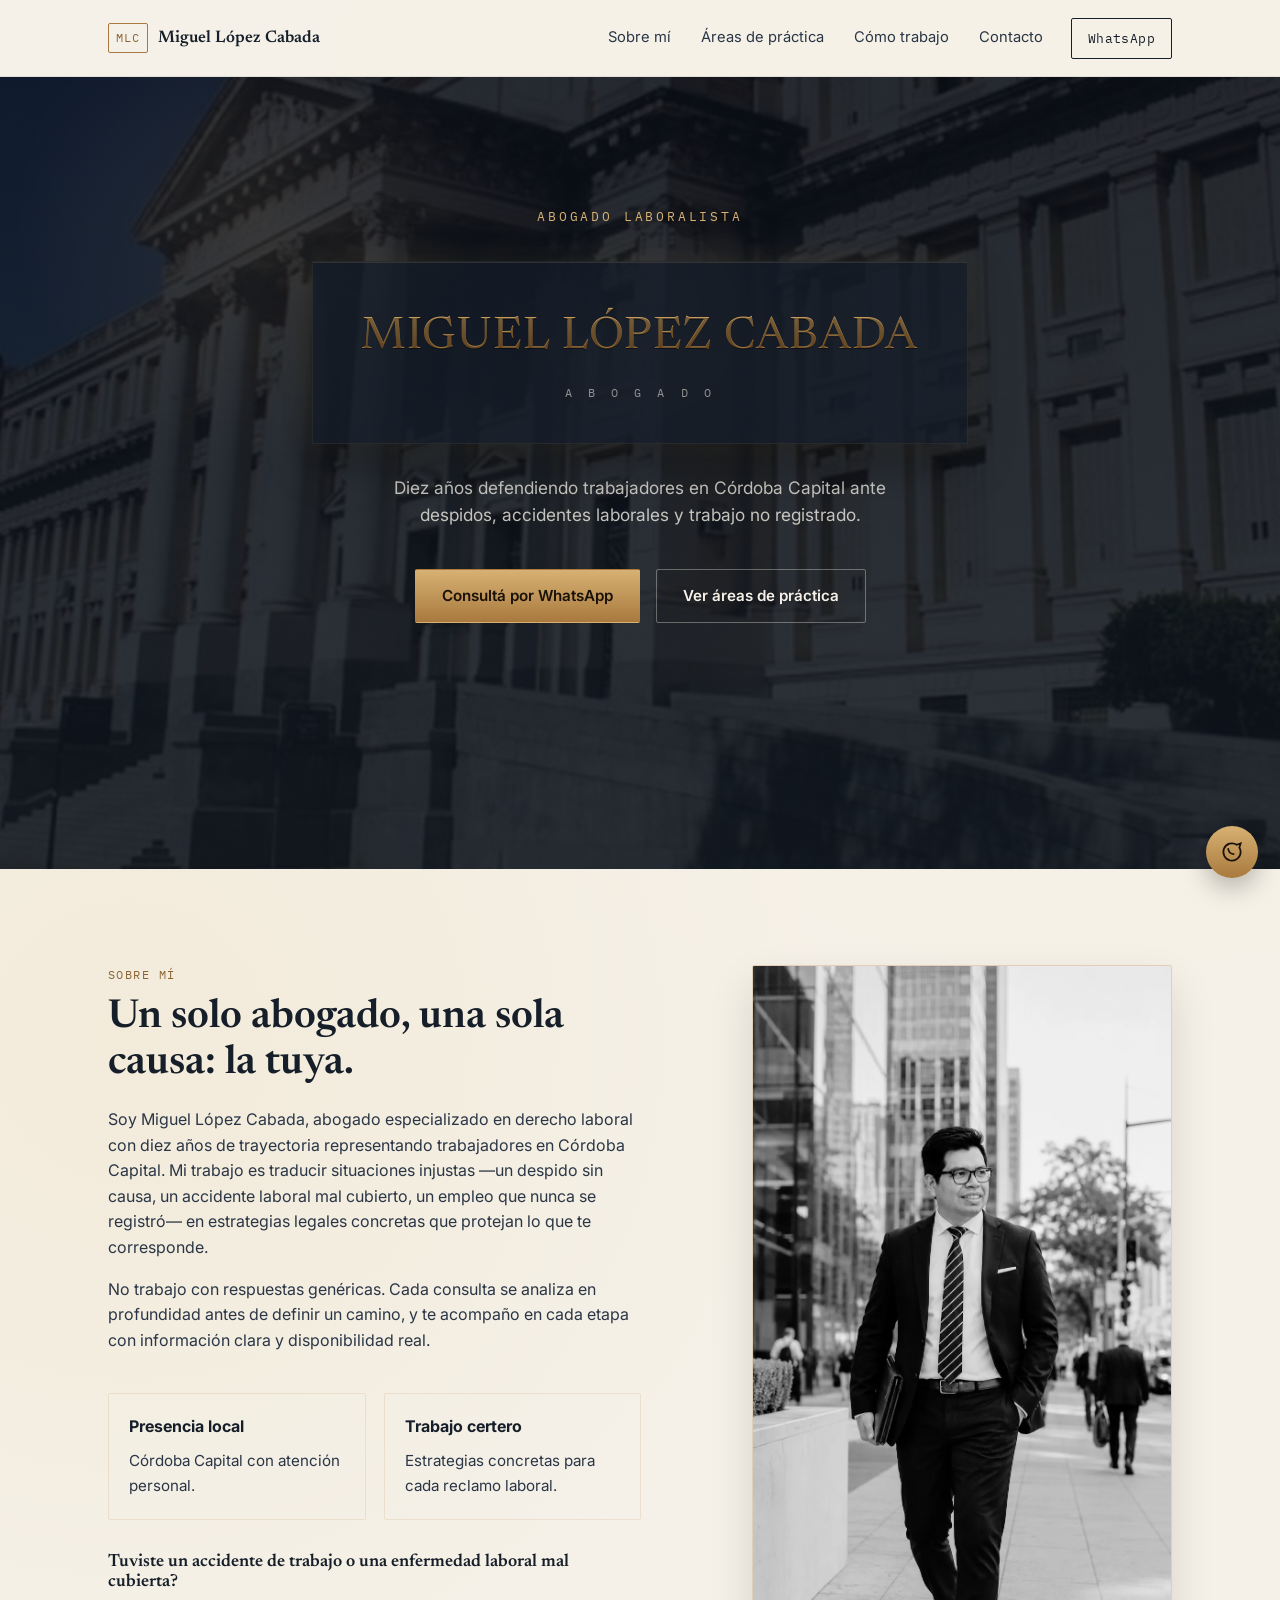
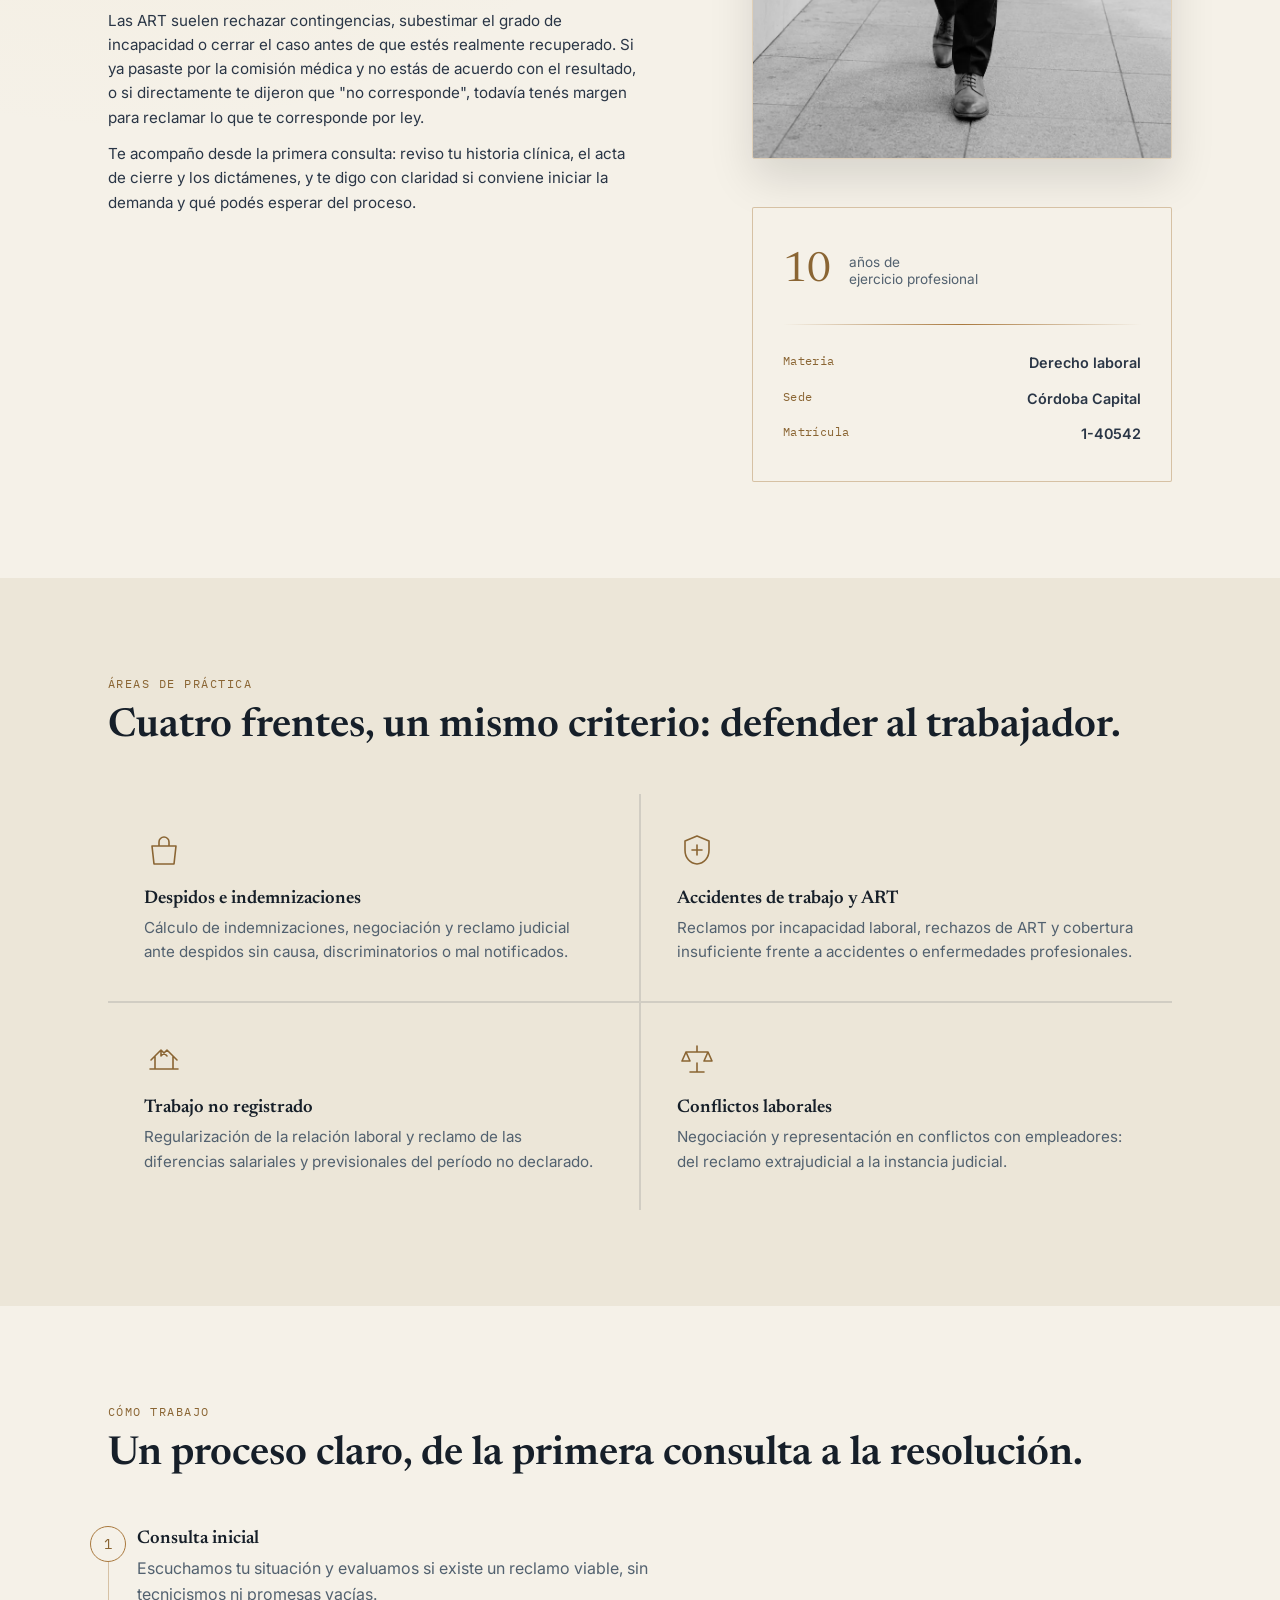
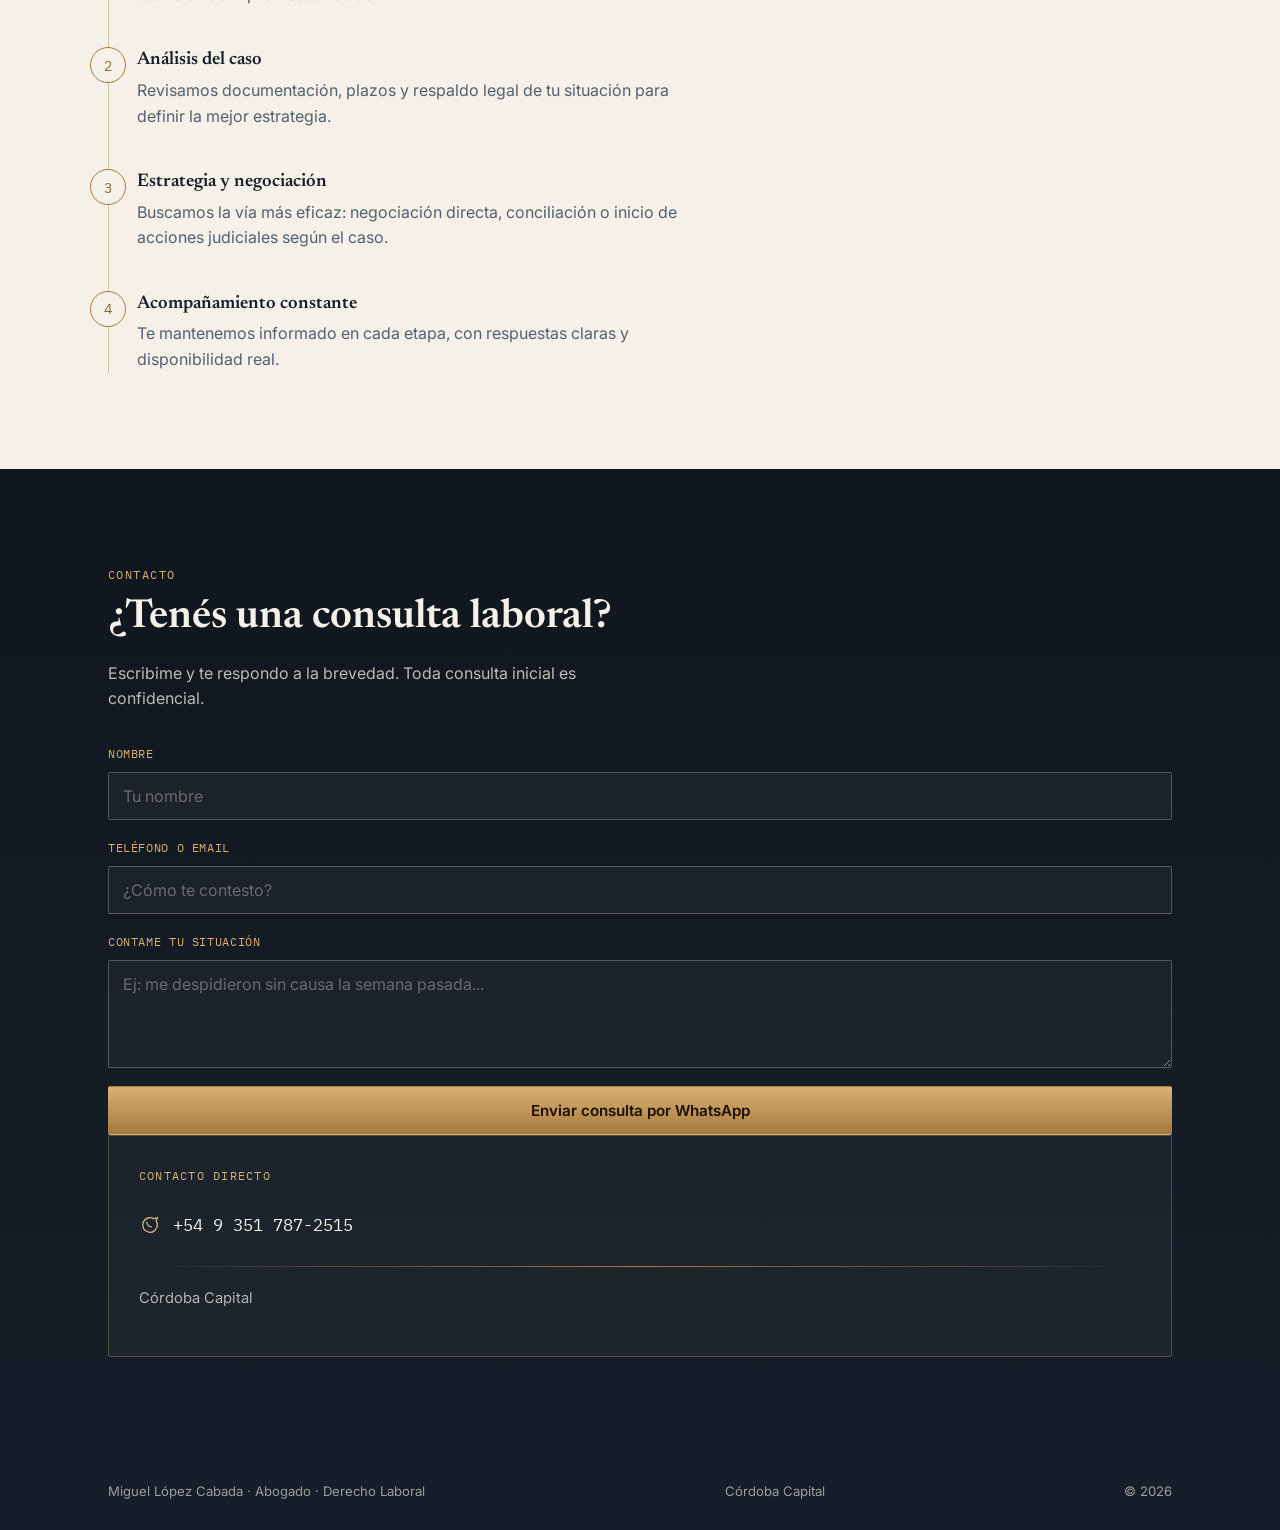
==== index.html @ 451e189c "Agregar contenido sobre accidentes laborales, fondo con imagen Tribunales, y efectos visuales en pla" ====
<!DOCTYPE html>
<html lang="es-AR">
<head>
<meta charset="UTF-8">
<meta name="viewport" content="width=device-width, initial-scale=1.0">
<title>Miguel López Cabada — Abogado Laboralista | Córdoba Capital</title>
<meta name="description" content="Miguel López Cabada, abogado laboralista con 10 años de trayectoria en Córdoba Capital. Despidos, ART, trabajo no registrado y conflictos laborales.">
<link rel="preconnect" href="https://fonts.googleapis.com">
<link rel="preconnect" href="https://fonts.gstatic.com" crossorigin>
<link href="https://fonts.googleapis.com/css2?family=Newsreader:ital,opsz,wght@0,72,400;0,72,500;0,72,600;1,72,500&family=Inter:wght@400;500;600;700&family=IBM+Plex+Mono:wght@400;500&display=swap" rel="stylesheet">
<link rel="stylesheet" href="styles.css">
</head>
<body>

<!-- HEADER -->
<header class="site-header" id="top">
  <div class="wrap header-inner">
    <a class="brand" href="#top">
      <span class="brand-mark">MLC</span>
      <span class="brand-name">Miguel López Cabada</span>
    </a>
    <nav class="main-nav" id="main-nav">
      <a href="#sobre-mi">Sobre mí</a>
      <a href="#areas">Áreas de práctica</a>
      <a href="#como-trabajo">Cómo trabajo</a>
      <a href="#contacto">Contacto</a>
    </nav>
    <a class="nav-cta" href="https://wa.me/5493517872515" target="_blank" rel="noopener">WhatsApp</a>
    <button class="nav-toggle" id="nav-toggle" aria-label="Abrir menú" aria-expanded="false">
      <span></span><span></span><span></span>
    </button>
  </div>
</header>

<!-- HERO -->
<section class="hero" id="hero">
  <div class="hero-frame" aria-hidden="true"></div>
  <div class="wrap hero-inner">
    <p class="eyebrow">Abogado laboralista</p>

    <div class="plaque" aria-hidden="false">
      <div class="plaque-shine"></div>
      <span class="plaque-name">MIGUEL LÓPEZ&nbsp;CABADA</span>
      <span class="plaque-role">A B O G A D O</span>
    </div>

    <p class="hero-lede">Diez años defendiendo trabajadores en Córdoba Capital ante despidos, accidentes laborales y trabajo no registrado.</p>

    <div class="hero-actions">
      <a class="btn btn-primary" href="https://wa.me/5493517872515" target="_blank" rel="noopener">Consultá por WhatsApp</a>
      <a class="btn btn-ghost" href="#areas">Ver áreas de práctica</a>
    </div>
  </div>
</section>

<!-- SOBRE MÍ -->
<section class="section section-about" id="sobre-mi">
  <div class="wrap about-grid">
    <div class="about-copy">
      <p class="section-tag">Sobre mí</p>
      <h2>Un solo abogado, una sola causa: la tuya.</h2>
      <p class="body-text">
        Soy Miguel López Cabada, abogado especializado en derecho laboral con diez años de trayectoria representando trabajadores en Córdoba Capital. Mi trabajo es traducir situaciones injustas &mdash;un despido sin causa, un accidente laboral mal cubierto, un empleo que nunca se registró&mdash; en estrategias legales concretas que protejan lo que te corresponde.
      </p>
      <p class="body-text">
        No trabajo con respuestas genéricas. Cada consulta se analiza en profundidad antes de definir un camino, y te acompaño en cada etapa con información clara y disponibilidad real.
      </p>
      <div class="about-points">
        <div class="about-point">
          <strong>Presencia local</strong>
          <span>Córdoba Capital con atención personal.</span>
        </div>
        <div class="about-point">
          <strong>Trabajo certero</strong>
          <span>Estrategias concretas para cada reclamo laboral.</span>
        </div>
      </div>
      <div class="accident-highlight">
        <h3>Tuviste un accidente de trabajo o una enfermedad laboral mal cubierta?</h3>
        <p>
          Las ART suelen rechazar contingencias, subestimar el grado de incapacidad o cerrar el caso antes de que estés realmente recuperado. Si ya pasaste por la comisión médica y no estás de acuerdo con el resultado, o si directamente te dijeron que "no corresponde", todavía tenés margen para reclamar lo que te corresponde por ley.
        </p>
        <p>
          Te acompaño desde la primera consulta: reviso tu historia clínica, el acta de cierre y los dictámenes, y te digo con claridad si conviene iniciar la demanda y qué podés esperar del proceso.
        </p>
      </div>
    </div>
    <aside class="about-aside">
      <div class="about-aside-card">
        <div class="about-visual">
          <img class="about-photo" src="imagenes/optimizadas/MiguelByN.webp" alt="Miguel López Cabada">
        </div>
        <div class="stamp-card">
          <div class="stamp-row">
            <span class="stamp-num">10</span>
            <span class="stamp-label">años de<br>ejercicio profesional</span>
          </div>
          <hr class="brass-rule">
          <div class="stamp-line"><span class="stamp-key">Materia</span><span class="stamp-val">Derecho laboral</span></div>
          <div class="stamp-line"><span class="stamp-key">Sede</span><span class="stamp-val">Córdoba Capital</span></div>
          <div class="stamp-line"><span class="stamp-key">Matrícula</span><span class="stamp-val">1-40542</span></div>
        </div>
      </div>
    </aside>
  </div>
</section>

<!-- ÁREAS DE PRÁCTICA -->
<section class="section section-alt" id="areas">
  <div class="wrap">
    <p class="section-tag">Áreas de práctica</p>
    <h2>Cuatro frentes, un mismo criterio: defender al trabajador.</h2>

    <div class="cards-grid">
      <article class="practice-card">
        <span class="practice-icon" aria-hidden="true">
          <svg viewBox="0 0 40 40" fill="none"><path d="M8 16h24l-2 18H10L8 16Z" stroke="currentColor" stroke-width="1.6" stroke-linejoin="round"/><path d="M15 16v-4a5 5 0 0 1 10 0v4" stroke="currentColor" stroke-width="1.6"/></svg>
        </span>
        <h3>Despidos e indemnizaciones</h3>
        <p>Cálculo de indemnizaciones, negociación y reclamo judicial ante despidos sin causa, discriminatorios o mal notificados.</p>
      </article>

      <article class="practice-card">
        <span class="practice-icon" aria-hidden="true">
          <svg viewBox="0 0 40 40" fill="none"><path d="M20 6 8 11v9c0 8 5 13.5 12 14 7-.5 12-6 12-14v-9L20 6Z" stroke="currentColor" stroke-width="1.6" stroke-linejoin="round"/><path d="M20 15v10M15 20h10" stroke="currentColor" stroke-width="1.6" stroke-linecap="round"/></svg>
        </span>
        <h3>Accidentes de trabajo y ART</h3>
        <p>Reclamos por incapacidad laboral, rechazos de ART y cobertura insuficiente frente a accidentes o enfermedades profesionales.</p>
      </article>

      <article class="practice-card">
        <span class="practice-icon" aria-hidden="true">
          <svg viewBox="0 0 40 40" fill="none"><path d="M6 30h28M11 30V17l-4 4M11 17l6-6 6 6M17 11v6M29 30V17l4 4M29 17l-6-6-6 6" stroke="currentColor" stroke-width="1.6" stroke-linejoin="round" stroke-linecap="round"/></svg>
        </span>
        <h3>Trabajo no registrado</h3>
        <p>Regularización de la relación laboral y reclamo de las diferencias salariales y previsionales del período no declarado.</p>
      </article>

      <article class="practice-card">
        <span class="practice-icon" aria-hidden="true">
          <svg viewBox="0 0 40 40" fill="none"><path d="M20 7v6M9 13l22 0M9 13l-4 9h8l-4-9ZM31 13l-4 9h8l-4-9ZM13 33h14M20 24v9" stroke="currentColor" stroke-width="1.6" stroke-linejoin="round" stroke-linecap="round"/></svg>
        </span>
        <h3>Conflictos laborales</h3>
        <p>Negociación y representación en conflictos con empleadores: del reclamo extrajudicial a la instancia judicial.</p>
      </article>
    </div>
  </div>
</section>

<!-- CÓMO TRABAJO -->
<section class="section" id="como-trabajo">
  <div class="wrap">
    <p class="section-tag">Cómo trabajo</p>
    <h2>Un proceso claro, de la primera consulta a la resolución.</h2>

    <ol class="timeline">
      <li class="timeline-step">
        <span class="timeline-num">1</span>
        <div>
          <h3>Consulta inicial</h3>
          <p>Escuchamos tu situación y evaluamos si existe un reclamo viable, sin tecnicismos ni promesas vacías.</p>
        </div>
      </li>
      <li class="timeline-step">
        <span class="timeline-num">2</span>
        <div>
          <h3>Análisis del caso</h3>
          <p>Revisamos documentación, plazos y respaldo legal de tu situación para definir la mejor estrategia.</p>
        </div>
      </li>
      <li class="timeline-step">
        <span class="timeline-num">3</span>
        <div>
          <h3>Estrategia y negociación</h3>
          <p>Buscamos la vía más eficaz: negociación directa, conciliación o inicio de acciones judiciales según el caso.</p>
        </div>
      </li>
      <li class="timeline-step">
        <span class="timeline-num">4</span>
        <div>
          <h3>Acompañamiento constante</h3>
          <p>Te mantenemos informado en cada etapa, con respuestas claras y disponibilidad real.</p>
        </div>
      </li>
    </ol>
  </div>
</section>

<!-- CONTACTO -->
<section class="section section-dark" id="contacto">
  <div class="wrap two-col">
    <div class="col-main">
      <p class="section-tag section-tag-light">Contacto</p>
      <h2 class="light-h2">¿Tenés una consulta laboral?</h2>
      <p class="body-text light-text">Escribime y te respondo a la brevedad. Toda consulta inicial es confidencial.</p>

      <form class="contact-form" id="contact-form">
        <label>
          Nombre
          <input type="text" name="nombre" required placeholder="Tu nombre">
        </label>
        <label>
          Teléfono o email
          <input type="text" name="contacto" required placeholder="¿Cómo te contesto?">
        </label>
        <label>
          Contame tu situación
          <textarea name="mensaje" rows="4" required placeholder="Ej: me despidieron sin causa la semana pasada..."></textarea>
        </label>
        <button type="submit" class="btn btn-primary btn-full">Enviar consulta por WhatsApp</button>
      </form>
    </div>

    <div class="col-side">
      <div class="stamp-card stamp-card-dark">
        <p class="stamp-title">Contacto directo</p>
        <a class="contact-line" href="https://wa.me/5493517872515" target="_blank" rel="noopener">
          <span class="contact-icon" aria-hidden="true">
            <svg viewBox="0 0 24 24" fill="none"><path d="M20 12a8 8 0 1 1-3.6-6.7L20 4l-1.2 3.9A8 8 0 0 1 20 12Z" stroke="currentColor" stroke-width="1.5"/><path d="M8.5 9c.3 2.6 2.4 4.7 5 5" stroke="currentColor" stroke-width="1.5" stroke-linecap="round"/></svg>
          </span>
          +54 9 351 787-2515
        </a>
        <hr class="brass-rule">
        <p class="stamp-cities">Córdoba Capital</p>
      </div>
    </div>
  </div>
</section>

<!-- FOOTER -->
<footer class="site-footer">
  <div class="wrap footer-inner">
    <span class="footer-brand">Miguel López Cabada &middot; Abogado &middot; Derecho Laboral</span>
    <span class="footer-cities">Córdoba Capital</span>
    <span class="footer-copy">&copy; 2026</span>
  </div>
</footer>

<a class="whatsapp-float" href="https://wa.me/5493517872515" target="_blank" rel="noopener" aria-label="Contactar por WhatsApp">
  <svg viewBox="0 0 24 24" fill="none"><path d="M20 12a8 8 0 1 1-3.6-6.7L20 4l-1.2 3.9A8 8 0 0 1 20 12Z" stroke="currentColor" stroke-width="1.6"/><path d="M8.5 9c.3 2.6 2.4 4.7 5 5" stroke="currentColor" stroke-width="1.6" stroke-linecap="round"/></svg>
</a>

<script src="script.js"></script>
</body>
</html>
---- styles.css ----
/* =========================================================
   TOKENS
========================================================= */
:root{
  --ink:        #161F29;
  --ink-soft:   #2A3646;
  --paper:      #F5F1E8;
  --paper-2:    #ECE6D8;
  --brass:      #A9793E;
  --brass-light:#D7B173;
  --brass-dim:  #8A6533;
  --slate:      #52616F;
  --seal:       #7A3A30;

  --font-display: 'Newsreader', serif;
  --font-body: 'Inter', sans-serif;
  --font-mono: 'IBM Plex Mono', monospace;

  --wrap: 1120px;
  --radius: 2px;
}

*,*::before,*::after{ box-sizing: border-box; }
html{ scroll-behavior: smooth; min-height: 100%; overflow-x: hidden; overflow-y: auto; }
body{
  margin:0;
  min-height: 100%;
  overflow-x: hidden;
  overflow-y: auto;
  background: radial-gradient(circle at 85% 5%, rgba(255,225,158,.12), transparent 18%), radial-gradient(circle at 10% 22%, rgba(225,190,118,.12), transparent 18%), var(--paper);
  color: var(--ink);
  font-family: var(--font-body);
  font-size: 16px;
  line-height: 1.6;
  -webkit-font-smoothing: antialiased;
}
img,svg{ display:block; max-width:100%; }
a{ color:inherit; text-decoration:none; }
.wrap{
  max-width: var(--wrap);
  margin: 0 auto;
  padding: 0 28px;
}
h1,h2,h3{
  font-family: var(--font-display);
  font-weight: 600;
  line-height: 1.15;
  margin: 0 0 .5em;
  color: var(--ink);
}
h2{ font-size: clamp(1.7rem, 3.2vw, 2.5rem); }
h3{ font-size: 1.15rem; margin-bottom:.4em; }
p{ margin: 0 0 1em; }
.body-text{ color: var(--ink-soft); max-width: 56ch; }
.about-visual{
  margin: 0 0 24px;
  overflow: hidden;
  border-radius: 2px;
  border: 1px solid rgba(169,121,62,.28);
  box-shadow: 0 20px 45px rgba(0,0,0,.12);
  transition: transform .3s ease, box-shadow .3s ease;
}
.about-visual:hover{
  transform: translateY(-3px);
  box-shadow: 0 24px 48px rgba(0,0,0,.16);
}
.about-photo{
  width: 100%;
  height: auto;
  display: block;
  object-fit: cover;
}
.about-gallery{
  display: grid;
  margin-top: 24px;
}
.about-figure{
  overflow: hidden;
  border-radius: 2px;
  background: rgba(255,255,255,.06);
  border: 1px solid rgba(169,121,62,.2);
  min-height: 260px;
}
.about-figure--single{
  min-height: 320px;
}
.about-figure img{
  width: 100%;
  height: 100%;
  object-fit: cover;
  display: block;
}
.section-tag{
  font-family: var(--font-mono);
  font-size: .78rem;
  letter-spacing: .12em;
  text-transform: uppercase;
  color: var(--brass-dim);
  margin: 0 0 .8em;
}
.section-tag-light{ color: var(--brass-light); }

@media (prefers-reduced-motion: reduce){
  *{ animation-duration: 0.001ms !important; animation-iteration-count: 1 !important; transition-duration: 0.001ms !important; scroll-behavior: auto !important; }
}

/* =========================================================
   HEADER
========================================================= */
.site-header{
  position: sticky; top:0; z-index: 50;
  background: rgba(245,241,232,.92);
  backdrop-filter: blur(6px);
  border-bottom: 1px solid rgba(22,31,41,.08);
}
.header-inner{
  display:flex; align-items:center; gap: 28px;
  height: 76px;
}
.brand{ display:flex; align-items:center; gap:10px; margin-right:auto; }
.brand-mark{
  font-family: var(--font-mono);
  font-size: .75rem;
  letter-spacing:.08em;
  border:1px solid var(--brass);
  color: var(--brass-dim);
  padding: 4px 7px;
  border-radius: var(--radius);
}
.brand-name{ font-family: var(--font-display); font-weight:600; font-size:1.05rem; }
.main-nav{ display:flex; gap: 30px; }
.main-nav a{
  font-size:.92rem; color: var(--ink-soft);
  position:relative; padding: 4px 0;
}
.main-nav a:hover{ color: var(--ink); }
.main-nav a::after{
  content:""; position:absolute; left:0; right:0; bottom:0; height:1px;
  background: var(--brass); transform: scaleX(0); transform-origin: left;
  transition: transform .25s ease;
}
.main-nav a:hover::after{ transform: scaleX(1); }
.nav-cta{
  font-family: var(--font-mono); font-size:.82rem; letter-spacing:.03em;
  border: 1px solid var(--ink); padding: 9px 16px; border-radius: var(--radius);
  transition: background .2s ease, color .2s ease;
}
.nav-cta:hover{ background: var(--ink); color: var(--paper); }
.nav-toggle{ display:none; }

@media (max-width: 820px){
  .main-nav{
    position:absolute; top:76px; left:0; right:0;
    background: var(--paper); flex-direction:column; gap:0;
    border-bottom:1px solid rgba(22,31,41,.08);
    max-height:0; overflow:hidden; transition: max-height .3s ease;
  }
  .main-nav.open{ max-height: 260px; }
  .main-nav a{ padding: 16px 28px; border-top:1px solid rgba(22,31,41,.06); }
  .nav-cta{ display:none; }
  .nav-toggle{
    display:flex; flex-direction:column; justify-content:center; gap:5px;
    width:32px; height:32px; background:none; border:none; cursor:pointer; padding:0;
  }
  .nav-toggle span{ width:100%; height:1.5px; background: var(--ink); }
}

/* =========================================================
   HERO — placa de bronce sobre puerta de tinta
========================================================= */
@keyframes glowPulse {
  0%, 100% {
    box-shadow: 
      inset 0 1px 0 rgba(215,177,115,.15), 
      0 20px 40px rgba(0,0,0,.35),
      0 0 30px rgba(215,177,115,.12);
  }
  50% {
    box-shadow: 
      inset 0 1px 0 rgba(215,177,115,.15), 
      0 20px 40px rgba(0,0,0,.35),
      0 0 50px rgba(215,177,115,.25);
  }
}

.hero{
  position:relative;
  min-height: 88vh;
  background: 
    linear-gradient(180deg, rgba(8,13,23,0.8) 0%, rgba(17,24,33,0.8) 100%),
    url('imagenes/Tribunales2.jfif');
  background-size: cover;
  background-position: center;
  background-attachment: fixed;
  color: var(--paper);
  padding: 130px 0 80px;
  overflow:hidden;
}
.hero::before{
  content: '';
  position: absolute;
  inset: 0;
  background: radial-gradient(circle at 20% 18%, rgba(255,207,143,.08), transparent 20%);
  pointer-events:none;
}
.hero::after{
  content: '';
  position: absolute;
  left: 50%; top: 18%; width: 200px; height: 200px;
  background: rgba(255,255,255,.01);
  transform: translateX(-50%);
  border-radius: 50%;
  pointer-events:none;
}
.hero-frame{
  display: none;
}
.hero-inner{
  position:relative;
  text-align:center;
  z-index:1;
  max-width: 960px;
  margin: 0 auto;
  padding: 0 12px;
}
.hero-lede{
  max-width: 44ch;
  margin: 0 auto 40px;
}
.hero-actions{
  display:flex;
  justify-content:center;
  gap:16px;
  flex-wrap: wrap;
}
.hero .plaque{
  margin: 0 auto 30px;
  padding: 40px 48px;
  background: rgba(20,28,41,.75);
  border: 1px solid rgba(215,177,115,.08);
}
.hero .plaque-name{
  font-size: clamp(1.8rem, 4vw, 2.8rem);
}
.hero .plaque-role{
  letter-spacing: .4em;
}
.hero .eyebrow{
  font-family: var(--font-mono);
  font-size:.8rem; letter-spacing:.22em; text-transform:uppercase;
  color: var(--brass-light); margin-bottom: 34px;
}

.plaque{
  position:relative;
  display:inline-flex; flex-direction:column; align-items:center; gap:10px;
  margin: 0 auto 34px;
  padding: 34px 56px;
  border: 1px solid var(--brass-dim);
  background: linear-gradient(180deg, #1c2733, #141c25);
  box-shadow: 
    inset 0 1px 0 rgba(215,177,115,.15), 
    0 20px 40px rgba(0,0,0,.35),
    0 0 30px rgba(215,177,115,.12);
  overflow:hidden;
  transition: transform 0.3s ease;
  animation: glowPulse 3s ease-in-out infinite;
}
.plaque:hover{
  transform: translateY(-4px);
  animation: none;
  box-shadow: 
    inset 0 1px 0 rgba(215,177,115,.15), 
    0 30px 50px rgba(0,0,0,.45),
    0 0 40px rgba(215,177,115,.2);
}
.plaque::before,
.plaque::after{
  display: none;
}
.plaque-shine{
  display: none;
}
.plaque-name{
  font-family: var(--font-display);
  font-size: clamp(1.5rem, 4vw, 2.3rem);
  letter-spacing:.03em;
  background: linear-gradient(180deg, var(--brass-light), var(--brass) 55%, var(--brass-dim));
  -webkit-background-clip:text; background-clip:text; color:transparent;
  text-shadow: 0 1px 0 rgba(0,0,0,.4);
  white-space: nowrap;
}
.plaque-role{
  font-family: var(--font-mono);
  font-size:.72rem; letter-spacing:.3em;
  color: rgba(245,241,232,.55);
}
.hero-lede{
  max-width: 46ch; margin: 0 auto 40px;
  color: rgba(245,241,232,.78);
  font-size: 1.08rem;
}
.hero-actions{ display:flex; gap:16px; justify-content:center; flex-wrap:wrap; }

/* =========================================================
   BUTTONS
========================================================= */
.btn{
  display:inline-flex; align-items:center; justify-content:center;
  font-family: var(--font-body); font-weight:600; font-size:.95rem;
  padding: 14px 26px; border-radius: var(--radius);
  border: 1px solid transparent; cursor:pointer;
  transition: transform .15s ease, background .2s ease, border-color .2s ease, color .2s ease;
}
.btn:hover{ transform: translateY(-1px); }
.btn-primary{
  background: linear-gradient(180deg, var(--brass-light), var(--brass));
  color: #1a1208;
}
.btn-primary:hover{ background: linear-gradient(180deg, var(--brass-light), var(--brass-light)); }
.btn-ghost{
  border-color: rgba(245,241,232,.35); color: var(--paper);
}
.btn-ghost:hover{ border-color: var(--brass-light); color: var(--brass-light); }
.btn-full{ width:100%; }

/* =========================================================
   SECTIONS
========================================================= */
.section{ padding: 96px 0; }
.section-alt{ background: var(--paper-2); }
.section-dark{
  background: linear-gradient(180deg, #10161e, var(--ink));
  color: var(--paper);
}
.light-h2{ color: var(--paper); }
.light-text{ color: rgba(245,241,232,.75); }

.about-grid{
  display:grid;
  grid-template-columns: 1.05fr 0.95fr;
  gap: 48px;
  align-items: start;
}
.about-copy{
  display:flex;
  flex-direction:column;
}
.about-points{
  display:grid;
  grid-template-columns: repeat(2, minmax(0, 1fr));
  gap: 18px;
  margin-top: 24px;
}
.about-point{
  padding: 20px;
  background: rgba(255,255,255,.06);
  border: 1px solid rgba(169,121,62,.14);
  border-radius: 2px;
}
.about-point strong{
  display:block;
  margin-bottom: 8px;
  color: var(--ink);
}
.about-point span{
  color: var(--ink-soft);
  font-size:.95rem;
}
.accident-highlight{
  margin-top: 32px;
}
.accident-highlight h3{
  color: var(--ink);
  margin-bottom: 16px;
  font-size: 1.1rem;
}
.accident-highlight p{
  color: var(--ink-soft);
  font-size: .95rem;
  margin-bottom: 12px;
  line-height: 1.6;
}
.accident-highlight p:last-child{
  margin-bottom: 0;
}
.about-aside{
  display:flex;
  justify-content:flex-end;
}
.about-aside-card{
  width: 100%;
  max-width: 420px;
  display:flex;
  flex-direction:column;
  gap: 24px;
}
@media (max-width: 1024px){
  .about-grid{ grid-template-columns: 1fr; }
  .about-points{ grid-template-columns: 1fr; }
  .about-aside{ justify-content: stretch; }
  .about-aside-card{ max-width: none; }
}
@media (max-width: 760px){
  .about-gallery{ grid-template-columns: 1fr; }
  .about-figure--main{ min-height: 280px; }
  .hero{ padding: 90px 0 60px; }
  .hero .plaque{ padding: 28px 32px; }
  .hero-lede{ margin-bottom: 28px; }
}

.brass-rule{
  border:none; height:1px;
  background: linear-gradient(90deg, transparent, var(--brass), transparent);
  margin: 20px 0;
}

/* stamp card */
.stamp-card{
  background: var(--paper);
  border: 1px solid rgba(169,121,62,.4);
  padding: 30px;
  border-radius: var(--radius);
}
.stamp-card-dark{
  background: rgba(255,255,255,.03);
  border-color: rgba(215,177,115,.3);
}
.stamp-row{ display:flex; align-items:center; gap:18px; }
.stamp-num{
  font-family: var(--font-display); font-size: 2.6rem; color: var(--brass-dim);
}
.stamp-label{ font-size:.85rem; color: var(--slate); line-height:1.3; }
.stamp-line{
  display:flex; justify-content:space-between; font-size:.9rem; padding: 6px 0;
}
.stamp-key{ font-family: var(--font-mono); color: var(--brass-dim); font-size:.78rem; letter-spacing:.03em; }
.stamp-val{ color: var(--ink-soft); font-weight:600; }
.stamp-card-dark .stamp-val{ color: var(--paper); }
.stamp-title{ font-family:var(--font-mono); font-size:.78rem; letter-spacing:.1em; text-transform:uppercase; color: var(--brass-light); margin-bottom:18px; }
.contact-line{
  display:flex; align-items:center; gap:12px; font-family: var(--font-mono);
  font-size: 1.05rem; color: var(--paper); padding: 8px 0;
}
.contact-icon{ color: var(--brass-light); width:22px; }
.stamp-cities{ color: rgba(245,241,232,.7); font-size:.92rem; }

/* =========================================================
   PRACTICE CARDS
========================================================= */
.cards-grid{
  display:grid; grid-template-columns: repeat(2, 1fr); gap: 2px;
  background: rgba(22,31,41,.12);
  margin-top: 44px;
}
@media (max-width: 700px){ .cards-grid{ grid-template-columns: 1fr; } }
.practice-card{
  background: var(--paper-2);
  padding: 36px;
  transition: background .2s ease;
}
.practice-card:hover{ background: var(--paper); }
.practice-icon{ color: var(--brass-dim); width:40px; height:40px; margin-bottom:18px; display:block; }
.practice-card p{ color: var(--slate); font-size:.95rem; margin:0; }

/* =========================================================
   TIMELINE
========================================================= */
.timeline{
  list-style:none; margin: 48px 0 0; padding:0;
  border-left: 1px solid rgba(169,121,62,.4);
}
.timeline-step{
  display:flex; gap: 24px; padding: 0 0 40px 28px; position:relative;
}
.timeline-step:last-child{ padding-bottom:0; }
.timeline-num{
  position:absolute; left:-19px; top:0;
  width:36px; height:36px; border-radius:50%;
  background: var(--paper);
  border: 1px solid var(--brass);
  color: var(--brass-dim);
  font-family: var(--font-mono); font-size:.9rem;
  display:flex; align-items:center; justify-content:center;
}
.timeline-step div{ padding-top:2px; }
.timeline-step p{ color: var(--slate); margin:0; max-width:56ch; }

/* =========================================================
   CONTACT FORM
========================================================= */
.contact-form{ margin-top: 32px; display:flex; flex-direction:column; gap:18px; }
.contact-form label{
  display:flex; flex-direction:column; gap:8px;
  font-family: var(--font-mono); font-size:.78rem; letter-spacing:.05em;
  text-transform:uppercase; color: var(--brass-light);
}
.contact-form input, .contact-form textarea{
  font-family: var(--font-body); font-size:1rem;
  background: rgba(255,255,255,.04);
  border: 1px solid rgba(245,241,232,.25);
  color: var(--paper);
  padding: 13px 14px; border-radius: var(--radius);
  resize: vertical;
}
.contact-form input::placeholder, .contact-form textarea::placeholder{ color: rgba(245,241,232,.35); }
.contact-form input:focus, .contact-form textarea:focus{
  outline: 2px solid var(--brass-light); outline-offset:1px;
  border-color: var(--brass-light);
}

/* =========================================================
   FOOTER
========================================================= */
.site-footer{
  background: var(--ink); color: rgba(245,241,232,.6);
  padding: 28px 0; font-size:.82rem;
}
.footer-inner{ display:flex; flex-wrap:wrap; gap:8px 24px; justify-content:space-between; }

/* =========================================================
   WHATSAPP FLOAT
========================================================= */
.whatsapp-float{
  position:fixed; right: 22px; bottom: 22px; z-index: 60;
  width:52px; height:52px; border-radius:50%;
  background: linear-gradient(180deg, var(--brass-light), var(--brass));
  display:flex; align-items:center; justify-content:center;
  box-shadow: 0 10px 24px rgba(0,0,0,.25);
  color:#1a1208;
  transition: transform .2s ease;
}
.whatsapp-float svg{ width:26px; height:26px; }
.whatsapp-float:hover{ transform: scale(1.06); }

/* focus visibility globally */
a:focus-visible, button:focus-visible{
  outline: 2px solid var(--brass); outline-offset: 2px;
}
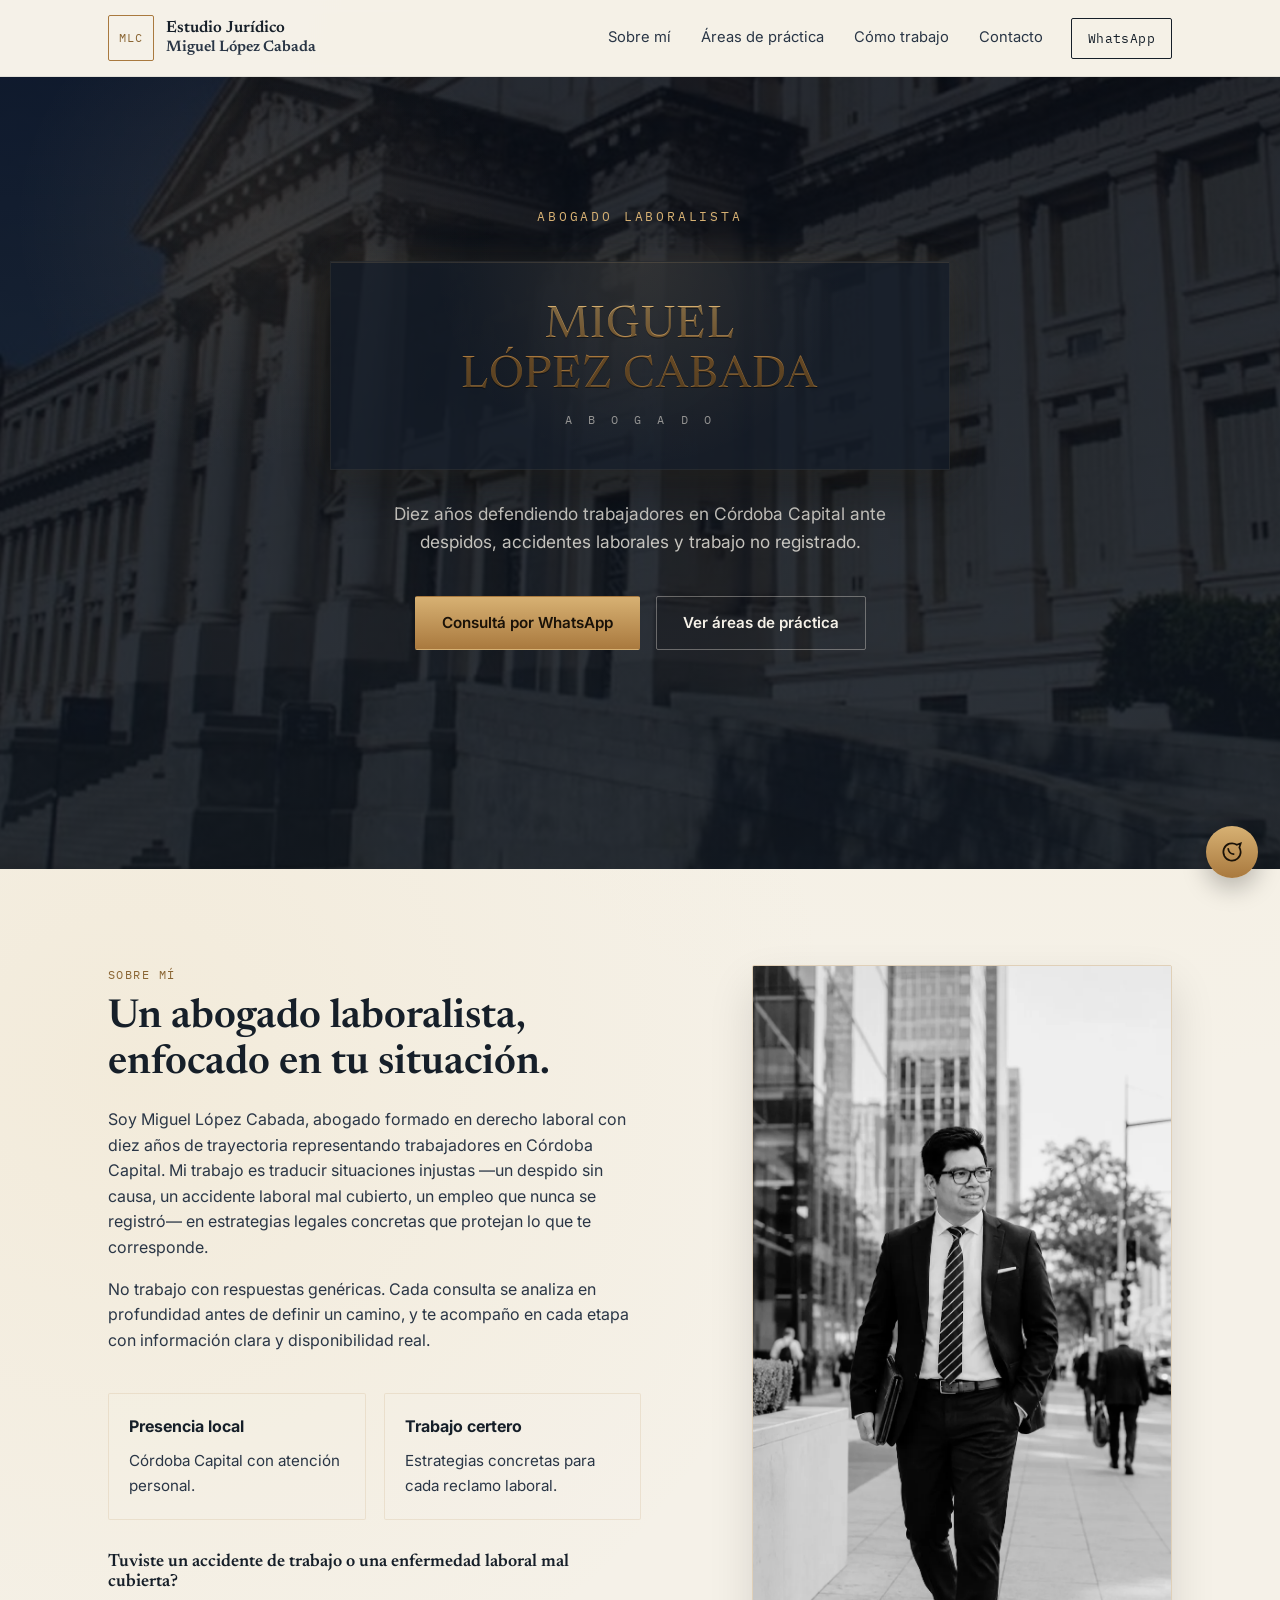
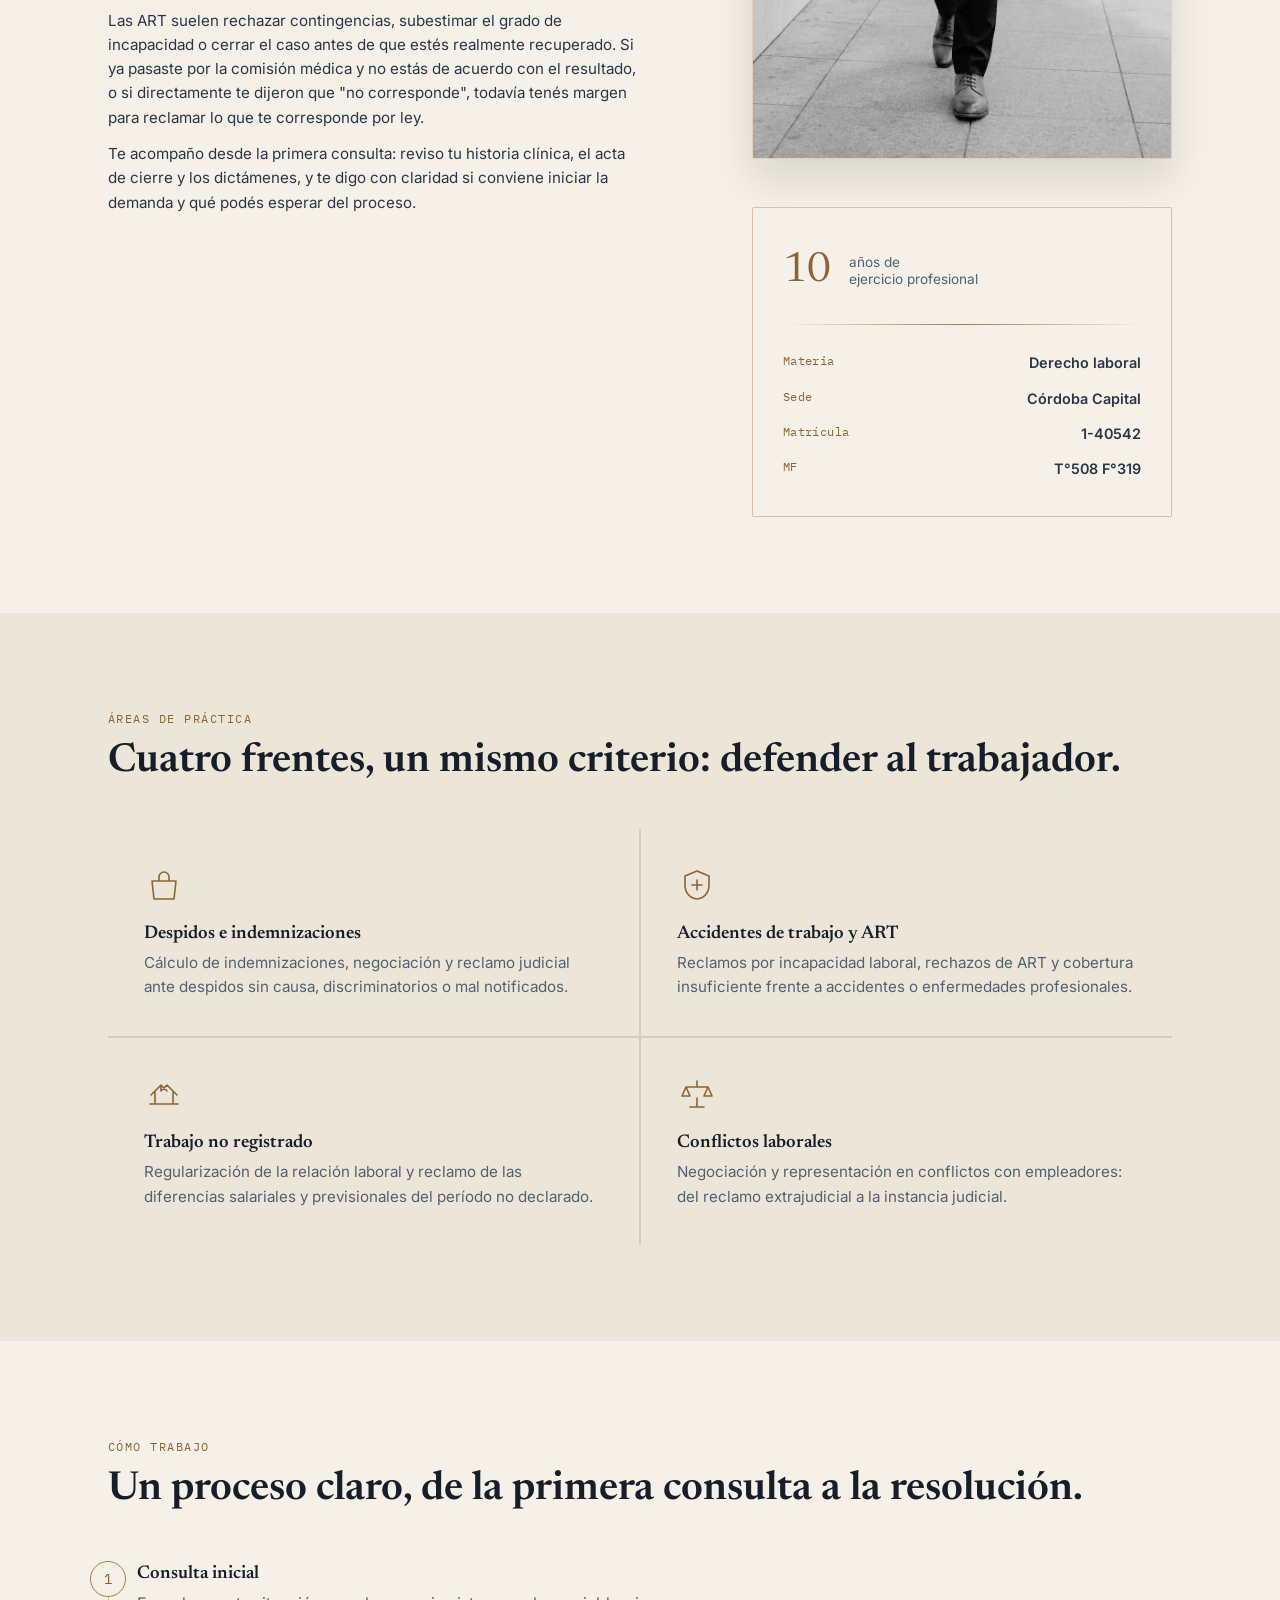
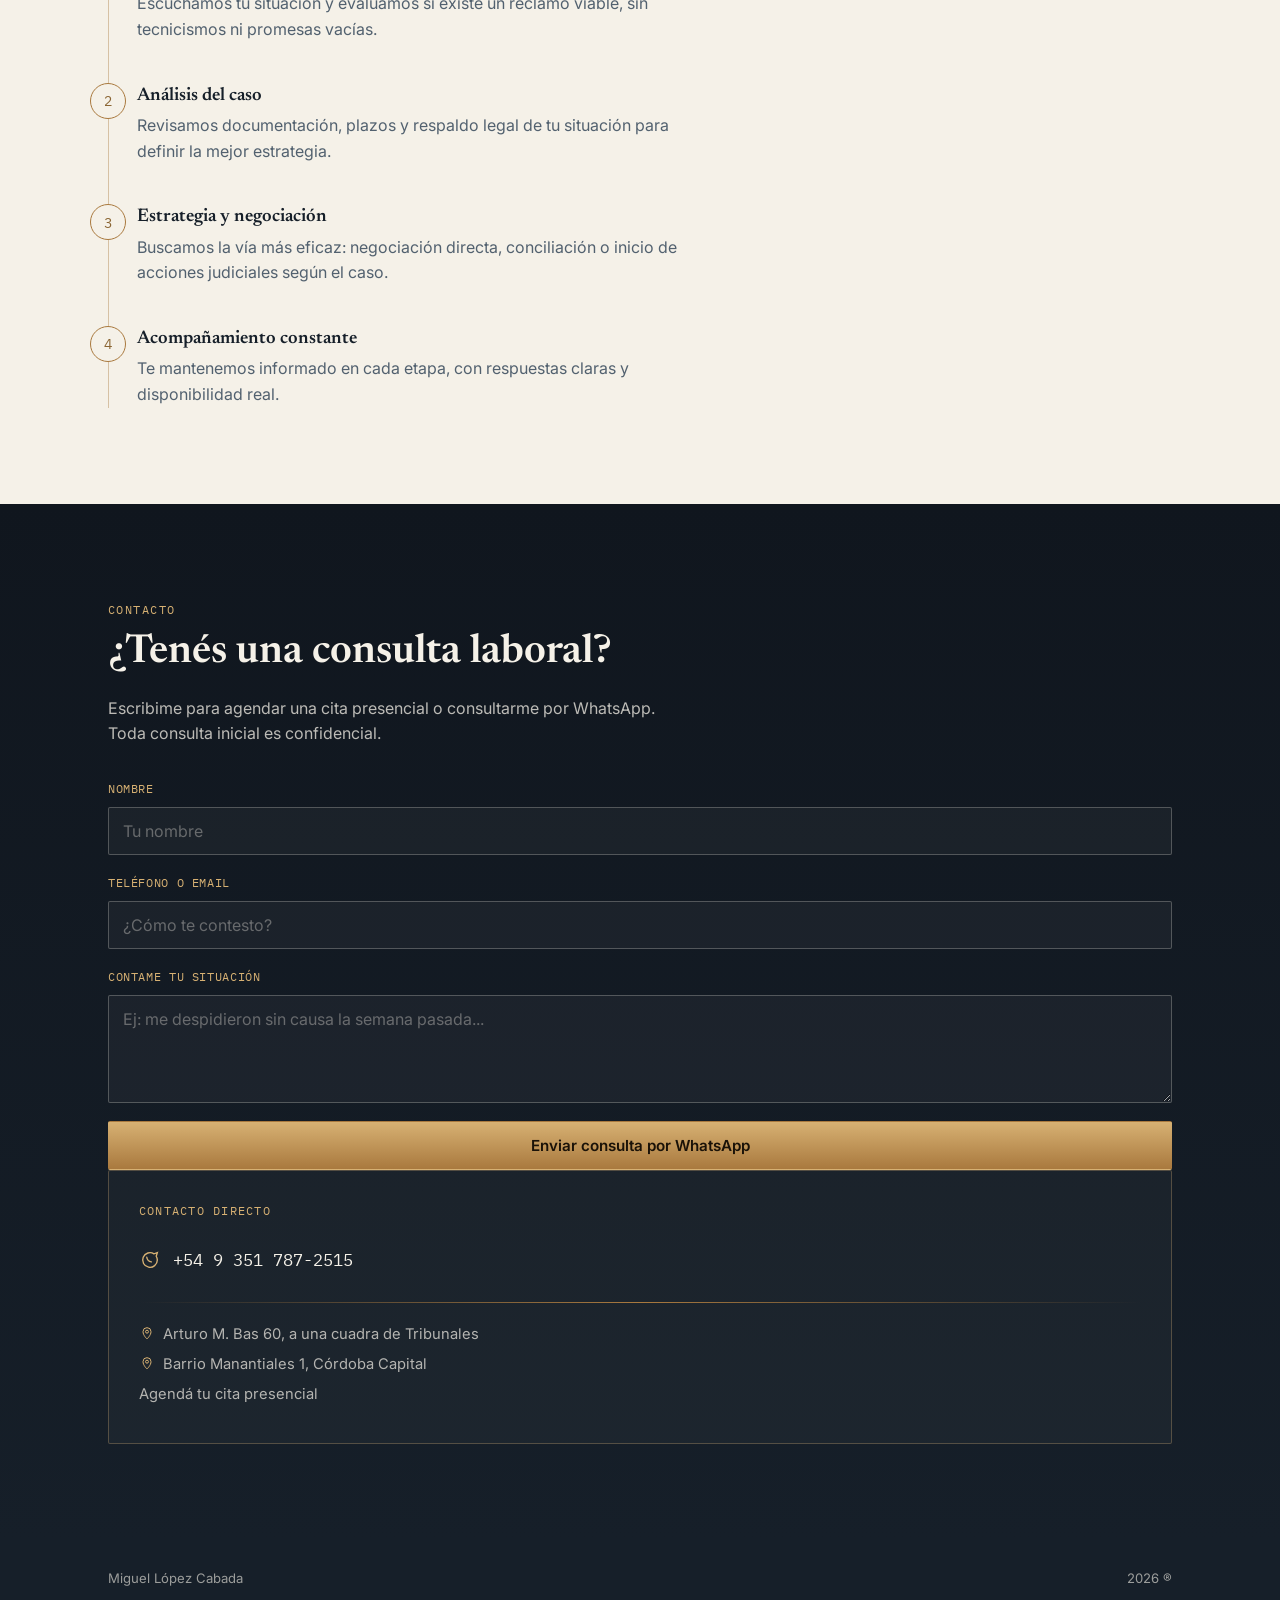
==== commit 657af80f: "Actualizar datos de contacto y estilos del header" ====
--- a/index.html
+++ b/index.html
@@ -17,7 +17,10 @@
   <div class="wrap header-inner">
     <a class="brand" href="#top">
       <span class="brand-mark">MLC</span>
-      <span class="brand-name">Miguel López Cabada</span>
+      <span class="brand-name">
+        <span class="brand-title">Estudio Jurídico</span>
+        <span class="brand-subtitle">Miguel López Cabada</span>
+      </span>
     </a>
     <nav class="main-nav" id="main-nav">
       <a href="#sobre-mi">Sobre mí</a>
@@ -58,9 +61,9 @@
   <div class="wrap about-grid">
     <div class="about-copy">
       <p class="section-tag">Sobre mí</p>
-      <h2>Un solo abogado, una sola causa: la tuya.</h2>
+      <h2>Un abogado laboralista, enfocado en tu situación.</h2>
       <p class="body-text">
-        Soy Miguel López Cabada, abogado especializado en derecho laboral con diez años de trayectoria representando trabajadores en Córdoba Capital. Mi trabajo es traducir situaciones injustas &mdash;un despido sin causa, un accidente laboral mal cubierto, un empleo que nunca se registró&mdash; en estrategias legales concretas que protejan lo que te corresponde.
+        Soy Miguel López Cabada, abogado formado en derecho laboral con diez años de trayectoria representando trabajadores en Córdoba Capital. Mi trabajo es traducir situaciones injustas &mdash;un despido sin causa, un accidente laboral mal cubierto, un empleo que nunca se registró&mdash; en estrategias legales concretas que protejan lo que te corresponde.
       </p>
       <p class="body-text">
         No trabajo con respuestas genéricas. Cada consulta se analiza en profundidad antes de definir un camino, y te acompaño en cada etapa con información clara y disponibilidad real.
@@ -99,6 +102,7 @@
           <div class="stamp-line"><span class="stamp-key">Materia</span><span class="stamp-val">Derecho laboral</span></div>
           <div class="stamp-line"><span class="stamp-key">Sede</span><span class="stamp-val">Córdoba Capital</span></div>
           <div class="stamp-line"><span class="stamp-key">Matrícula</span><span class="stamp-val">1-40542</span></div>
+          <div class="stamp-line"><span class="stamp-key">MF</span><span class="stamp-val">T°508 F°319</span></div>
         </div>
       </div>
     </aside>
@@ -192,7 +196,7 @@
     <div class="col-main">
       <p class="section-tag section-tag-light">Contacto</p>
       <h2 class="light-h2">¿Tenés una consulta laboral?</h2>
-      <p class="body-text light-text">Escribime y te respondo a la brevedad. Toda consulta inicial es confidencial.</p>
+      <p class="body-text light-text">Escribime para agendar una cita presencial o consultarme por WhatsApp. Toda consulta inicial es confidencial.</p>
 
       <form class="contact-form" id="contact-form">
         <label>
@@ -221,7 +225,19 @@
           +54 9 351 787-2515
         </a>
         <hr class="brass-rule">
-        <p class="stamp-cities">Córdoba Capital</p>
+        <p class="stamp-cities">
+          <span class="location-icon" aria-hidden="true">
+            <svg viewBox="0 0 24 24" fill="none"><path d="M12 21s6-5.7 6-11a6 6 0 1 0-12 0c0 5.3 6 11 6 11Z" stroke="currentColor" stroke-width="1.5"/><circle cx="12" cy="10" r="2.2" stroke="currentColor" stroke-width="1.5"/></svg>
+          </span>
+          Arturo M. Bas 60, a una cuadra de Tribunales
+        </p>
+        <p class="stamp-cities">
+          <span class="location-icon" aria-hidden="true">
+            <svg viewBox="0 0 24 24" fill="none"><path d="M12 21s6-5.7 6-11a6 6 0 1 0-12 0c0 5.3 6 11 6 11Z" stroke="currentColor" stroke-width="1.5"/><circle cx="12" cy="10" r="2.2" stroke="currentColor" stroke-width="1.5"/></svg>
+          </span>
+          Barrio Manantiales 1, Córdoba Capital
+        </p>
+        <p class="stamp-cities">Agendá tu cita presencial</p>
       </div>
     </div>
   </div>
@@ -230,9 +246,8 @@
 <!-- FOOTER -->
 <footer class="site-footer">
   <div class="wrap footer-inner">
-    <span class="footer-brand">Miguel López Cabada &middot; Abogado &middot; Derecho Laboral</span>
-    <span class="footer-cities">Córdoba Capital</span>
-    <span class="footer-copy">&copy; 2026</span>
+    <span class="footer-brand">Miguel López Cabada</span>
+    <span class="footer-copy">2026&nbsp;&reg;</span>
   </div>
 </footer>
 
--- a/styles.css
+++ b/styles.css
@@ -117,8 +117,13 @@
   display:flex; align-items:center; gap: 28px;
   height: 76px;
 }
-.brand{ display:flex; align-items:center; gap:10px; margin-right:auto; }
+.brand{ display:flex; align-items:center; gap:12px; margin-right:auto; }
 .brand-mark{
+  display:inline-flex;
+  align-items:center;
+  justify-content:center;
+  min-width: 46px;
+  min-height: 46px;
   font-family: var(--font-mono);
   font-size: .75rem;
   letter-spacing:.08em;
@@ -127,7 +132,9 @@
   padding: 4px 7px;
   border-radius: var(--radius);
 }
-.brand-name{ font-family: var(--font-display); font-weight:600; font-size:1.05rem; }
+.brand-name{ display:flex; flex-direction:column; justify-content:center; min-height: 46px; font-family: var(--font-display); font-weight:600; line-height:1.1; }
+.brand-title{ font-size:1.02rem; }
+.brand-subtitle{ font-size:.95rem; color: var(--ink-soft); margin-top:2px; }
 .main-nav{ display:flex; gap: 30px; }
 .main-nav a{
   font-size:.92rem; color: var(--ink-soft);
@@ -183,6 +190,16 @@
   }
 }
 
+@keyframes plaqueFloat {
+  0%, 100% { transform: translateY(0); }
+  50% { transform: translateY(-6px); }
+}
+
+@keyframes plaqueShine {
+  0% { transform: translateX(-140%); }
+  100% { transform: translateX(140%); }
+}
+
 .hero{
   position:relative;
   min-height: 88vh;
@@ -255,7 +272,7 @@
   position:relative;
   display:inline-flex; flex-direction:column; align-items:center; gap:10px;
   margin: 0 auto 34px;
-  padding: 34px 56px;
+  padding: clamp(24px, 4vw, 40px) clamp(24px, 5vw, 56px);
   border: 1px solid var(--brass-dim);
   background: linear-gradient(180deg, #1c2733, #141c25);
   box-shadow: 
@@ -263,34 +280,52 @@
     0 20px 40px rgba(0,0,0,.35),
     0 0 30px rgba(215,177,115,.12);
   overflow:hidden;
-  transition: transform 0.3s ease;
-  animation: glowPulse 3s ease-in-out infinite;
+  transition: transform 0.3s ease, box-shadow 0.3s ease, border-color 0.3s ease;
+  animation: plaqueFloat 4s ease-in-out infinite, glowPulse 3s ease-in-out infinite;
+  width: min(100%, 620px);
 }
 .plaque:hover{
-  transform: translateY(-4px);
-  animation: none;
+  transform: translateY(-6px);
+  border-color: rgba(215,177,115,.4);
   box-shadow: 
-    inset 0 1px 0 rgba(215,177,115,.15), 
+    inset 0 1px 0 rgba(215,177,115,.2), 
     0 30px 50px rgba(0,0,0,.45),
     0 0 40px rgba(215,177,115,.2);
 }
-.plaque::before,
+.plaque::before{
+  content: "";
+  position: absolute;
+  inset: -1px;
+  background: linear-gradient(120deg, transparent 0%, rgba(255,255,255,.18) 50%, transparent 100%);
+  transform: translateX(-140%);
+  animation: plaqueShine 6s ease-in-out infinite;
+  pointer-events: none;
+}
 .plaque::after{
-  display: none;
+  content: "";
+  position: absolute;
+  inset: 0;
+  background: radial-gradient(circle at top, rgba(215,177,115,.12), transparent 55%);
+  pointer-events: none;
 }
 .plaque-shine{
   display: none;
 }
 .plaque-name{
+  position: relative;
+  z-index: 1;
   font-family: var(--font-display);
-  font-size: clamp(1.5rem, 4vw, 2.3rem);
+  font-size: clamp(1.4rem, 4vw, 2.3rem);
+  line-height: 1.1;
   letter-spacing:.03em;
   background: linear-gradient(180deg, var(--brass-light), var(--brass) 55%, var(--brass-dim));
   -webkit-background-clip:text; background-clip:text; color:transparent;
   text-shadow: 0 1px 0 rgba(0,0,0,.4);
-  white-space: nowrap;
+  text-align:center;
 }
 .plaque-role{
+  position: relative;
+  z-index: 1;
   font-family: var(--font-mono);
   font-size:.72rem; letter-spacing:.3em;
   color: rgba(245,241,232,.55);
@@ -405,8 +440,14 @@
   .about-gallery{ grid-template-columns: 1fr; }
   .about-figure--main{ min-height: 280px; }
   .hero{ padding: 90px 0 60px; }
-  .hero .plaque{ padding: 28px 32px; }
+  .hero .plaque{ padding: 24px 20px; width: 100%; }
   .hero-lede{ margin-bottom: 28px; }
+}
+
+@media (max-width: 480px){
+  .plaque{ gap: 8px; }
+  .plaque-name{ font-size: clamp(1.2rem, 6vw, 1.6rem); }
+  .plaque-role{ letter-spacing: .2em; font-size: .66rem; }
 }
 
 .brass-rule{
@@ -443,7 +484,9 @@
   font-size: 1.05rem; color: var(--paper); padding: 8px 0;
 }
 .contact-icon{ color: var(--brass-light); width:22px; }
-.stamp-cities{ color: rgba(245,241,232,.7); font-size:.92rem; }
+.stamp-cities{ color: rgba(245,241,232,.7); font-size:.92rem; margin: 0 0 8px; display:flex; align-items:flex-start; gap:8px; line-height:1.5; }
+.location-icon{ color: var(--brass-light); width:16px; flex-shrink:0; margin-top:2px; }
+.location-icon svg{ width:16px; height:16px; }
 
 /* =========================================================
    PRACTICE CARDS
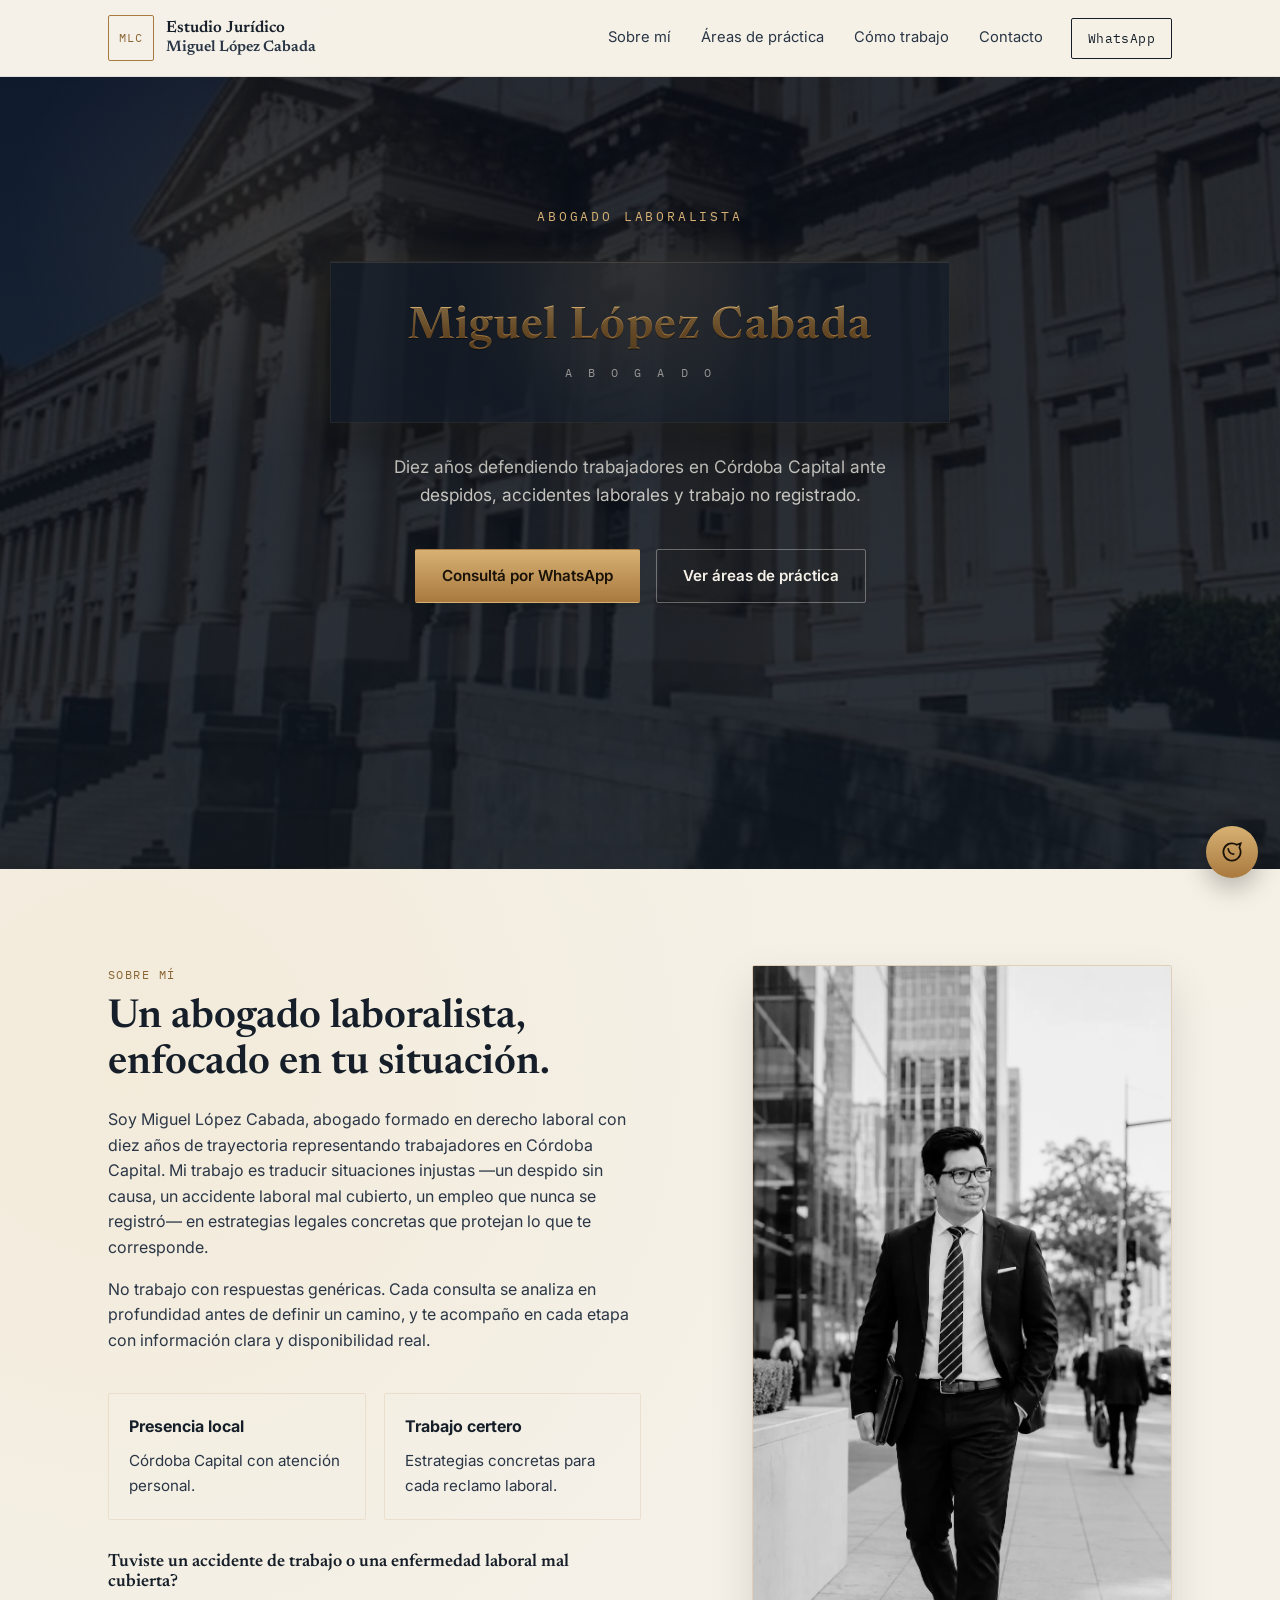
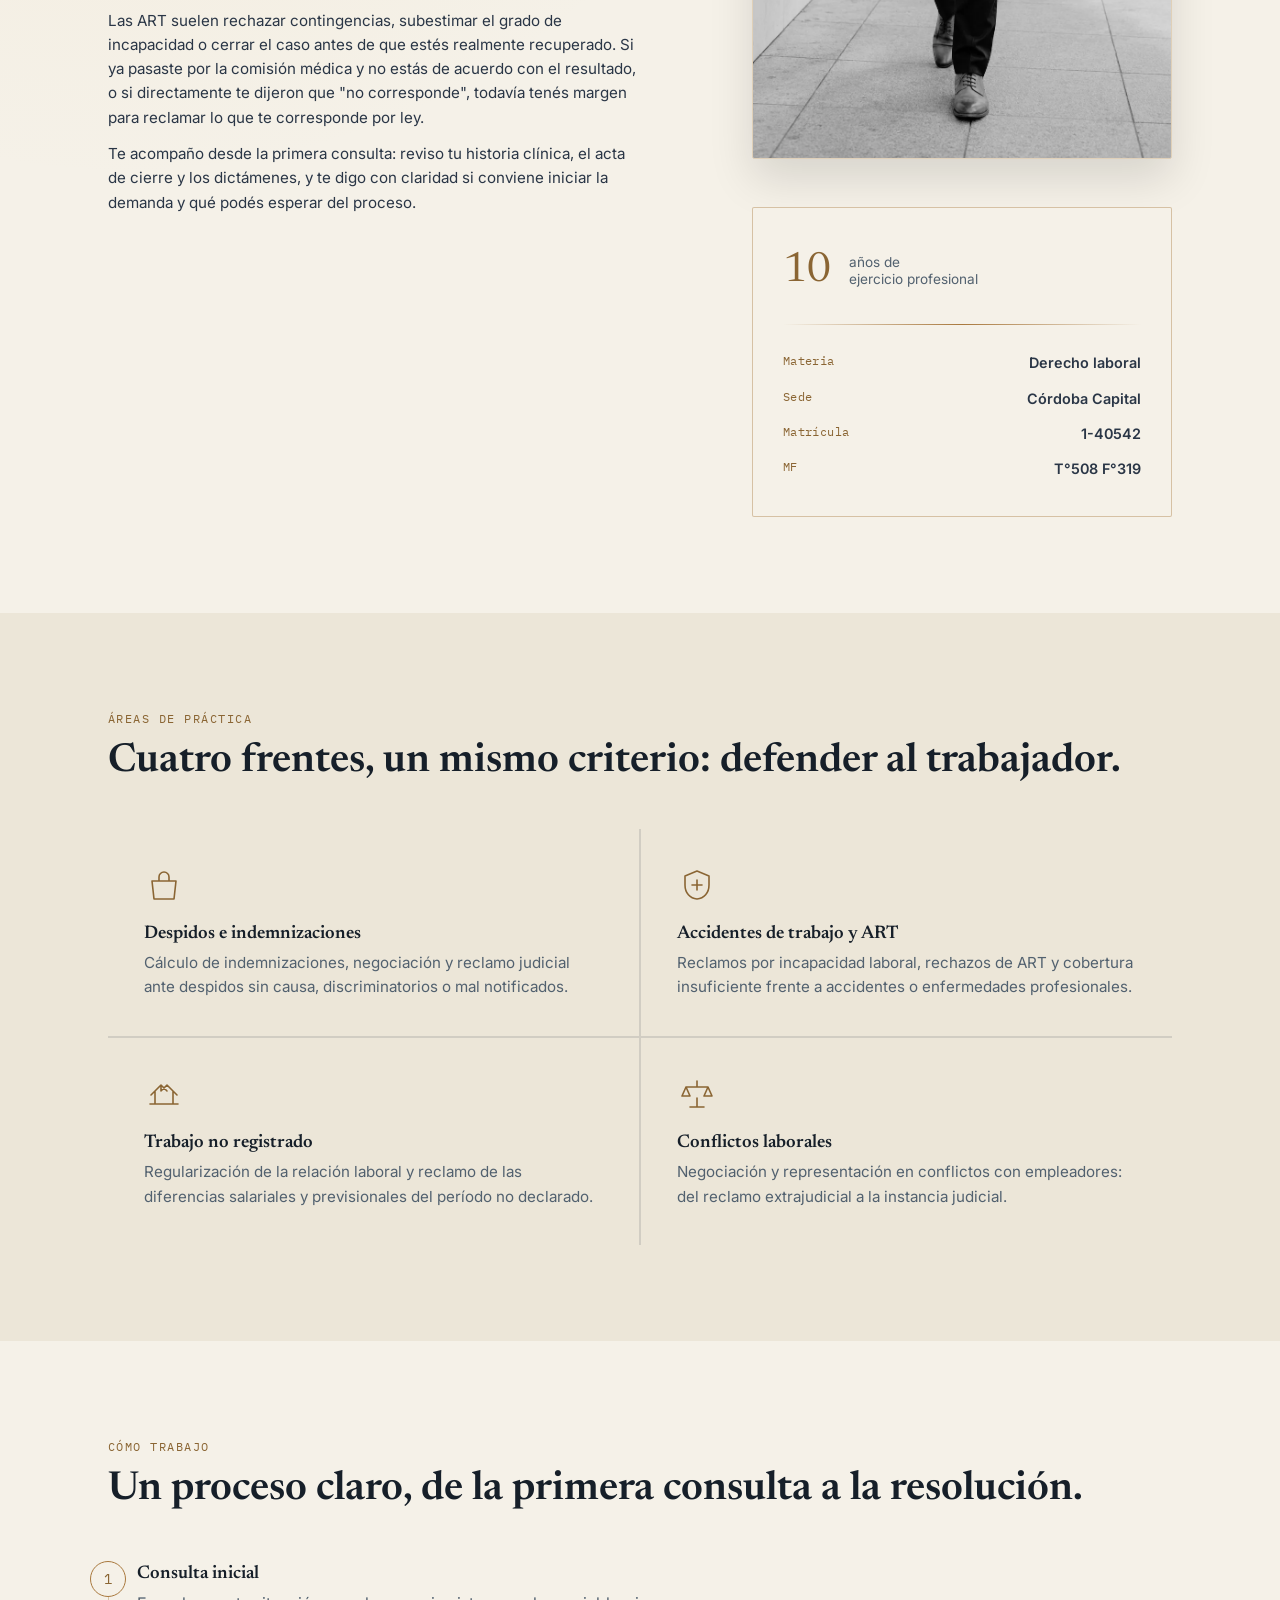
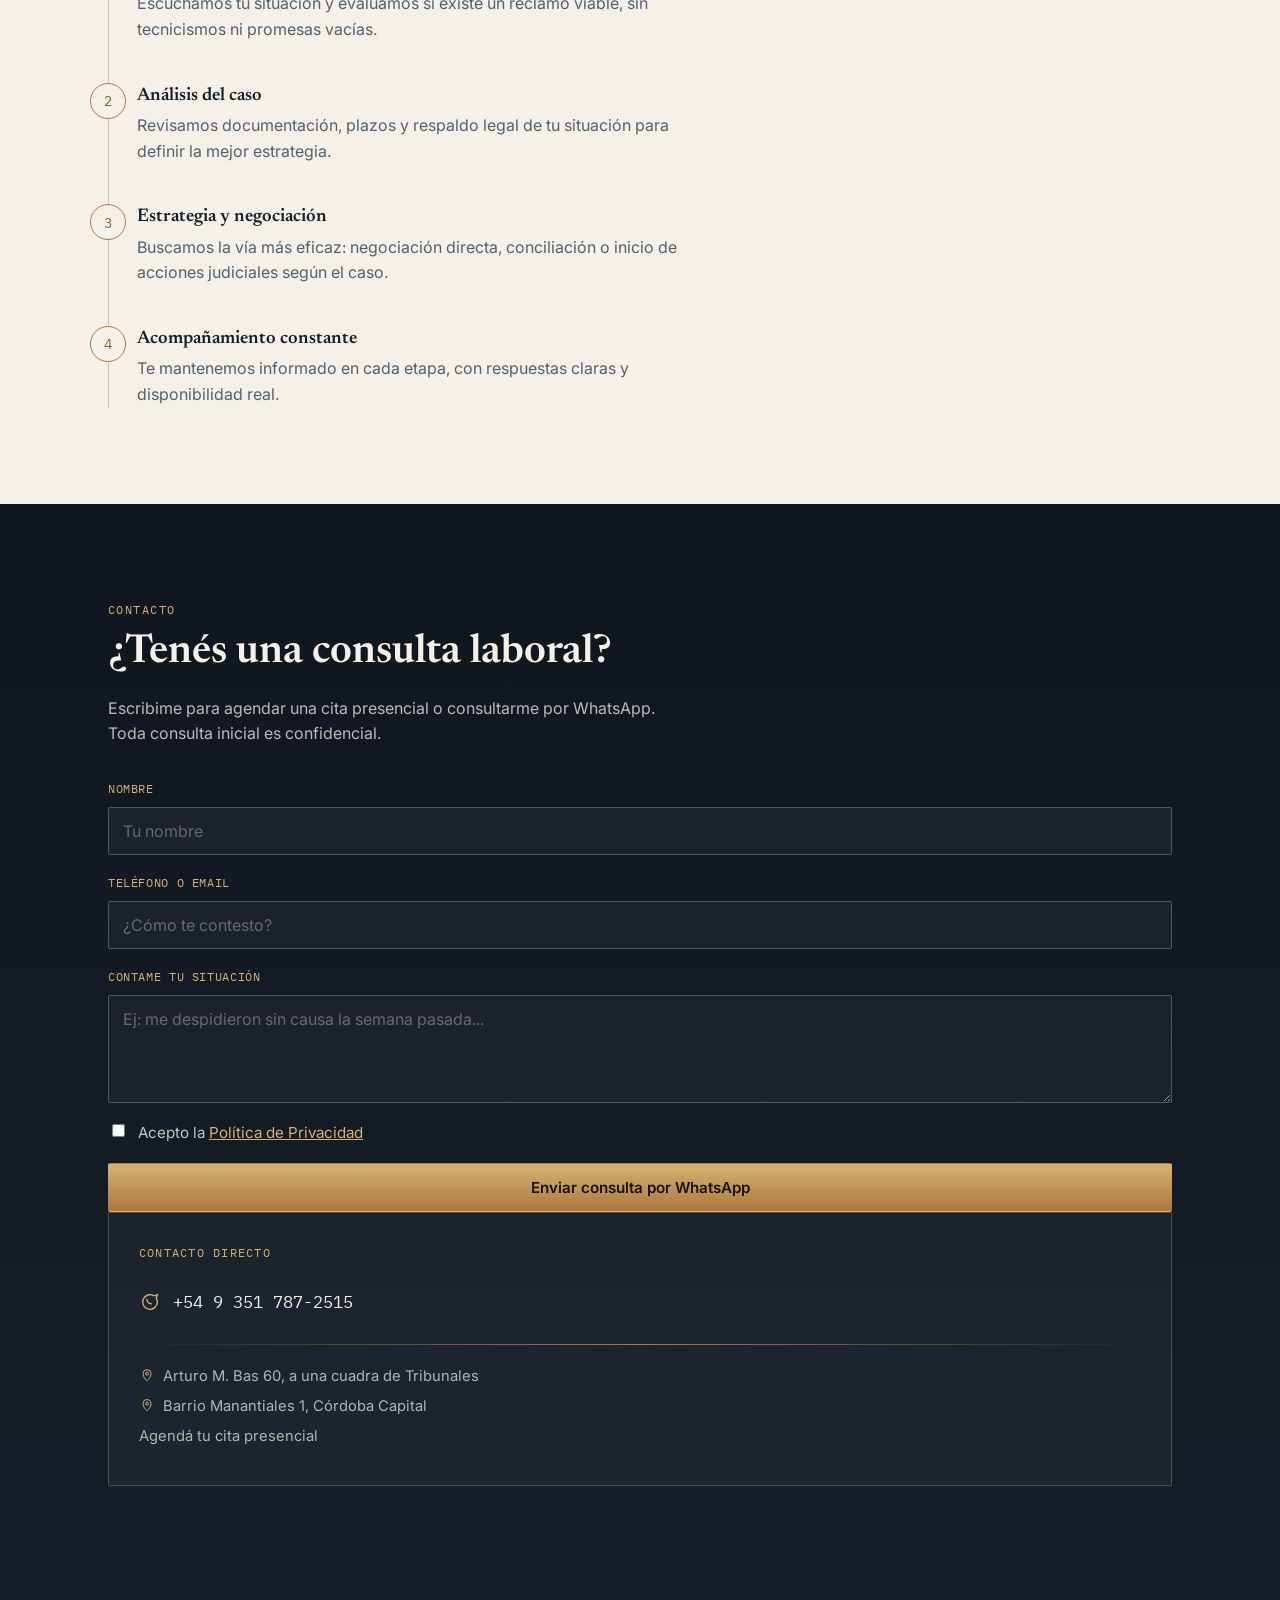
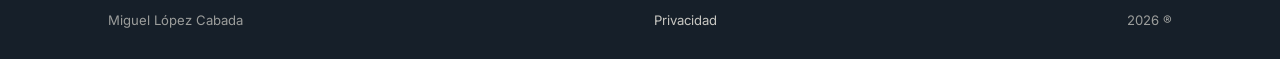
==== commit 808d4af2: "SEO técnico: H1, schema.org, OG tags, robots.txt, sitemap.xml, política de privacidad y fallback del" ====
--- a/index.html
+++ b/index.html
@@ -5,6 +5,38 @@
 <meta name="viewport" content="width=device-width, initial-scale=1.0">
 <title>Miguel López Cabada — Abogado Laboralista | Córdoba Capital</title>
 <meta name="description" content="Miguel López Cabada, abogado laboralista con 10 años de trayectoria en Córdoba Capital. Despidos, ART, trabajo no registrado y conflictos laborales.">
+<link rel="canonical" href="https://estudiolopezcabada.com.ar/">
+<meta property="og:title" content="Miguel López Cabada — Abogado Laboralista en Córdoba Capital">
+<meta property="og:description" content="Miguel López Cabada, abogado laboralista con 10 años de trayectoria en Córdoba Capital. Despidos, ART, trabajo no registrado y conflictos laborales.">
+<meta property="og:type" content="website">
+<meta property="og:url" content="https://estudiolopezcabada.com.ar/">
+<meta property="og:image" content="https://estudiolopezcabada.com.ar/imagenes/optimizadas/MiguelByN.webp">
+<meta property="og:locale" content="es_AR">
+<meta name="twitter:card" content="summary_large_image">
+<meta name="twitter:title" content="Miguel López Cabada — Abogado Laboralista en Córdoba Capital">
+<meta name="twitter:description" content="Miguel López Cabada, abogado laboralista con 10 años de trayectoria en Córdoba Capital. Despidos, ART, trabajo no registrado y conflictos laborales.">
+<meta name="twitter:image" content="https://estudiolopezcabada.com.ar/imagenes/optimizadas/MiguelByN.webp">
+<script type="application/ld+json">
+{
+  "@context": "https://schema.org",
+  "@type": "LegalService",
+  "name": "Estudio Jurídico Miguel López Cabada",
+  "description": "Abogado laboralista en Córdoba Capital especializado en despidos, ART, trabajo no registrado y conflictos laborales.",
+  "url": "https://estudiolopezcabada.com.ar/",
+  "telephone": "+54 9 351 787-2515",
+  "address": {
+    "@type": "PostalAddress",
+    "streetAddress": "Arturo M. Bas 60",
+    "addressLocality": "Córdoba Capital",
+    "addressRegion": "Córdoba",
+    "addressCountry": "AR"
+  },
+  "areaServed": {
+    "@type": "City",
+    "name": "Córdoba Capital, Argentina"
+  }
+}
+</script>
 <link rel="preconnect" href="https://fonts.googleapis.com">
 <link rel="preconnect" href="https://fonts.gstatic.com" crossorigin>
 <link href="https://fonts.googleapis.com/css2?family=Newsreader:ital,opsz,wght@0,72,400;0,72,500;0,72,600;1,72,500&family=Inter:wght@400;500;600;700&family=IBM+Plex+Mono:wght@400;500&display=swap" rel="stylesheet">
@@ -43,7 +75,10 @@
 
     <div class="plaque" aria-hidden="false">
       <div class="plaque-shine"></div>
-      <span class="plaque-name">MIGUEL LÓPEZ&nbsp;CABADA</span>
+      <h1 class="plaque-name hero-h1">
+        Miguel López Cabada
+        <span class="sr-only">— Abogado Laboralista en Córdoba Capital</span>
+      </h1>
       <span class="plaque-role">A B O G A D O</span>
     </div>
 
@@ -91,7 +126,7 @@
     <aside class="about-aside">
       <div class="about-aside-card">
         <div class="about-visual">
-          <img class="about-photo" src="imagenes/optimizadas/MiguelByN.webp" alt="Miguel López Cabada">
+          <img class="about-photo" src="imagenes/optimizadas/MiguelByN.webp" alt="Miguel López Cabada, abogado laboralista en Córdoba Capital">
         </div>
         <div class="stamp-card">
           <div class="stamp-row">
@@ -211,7 +246,12 @@
           Contame tu situación
           <textarea name="mensaje" rows="4" required placeholder="Ej: me despidieron sin causa la semana pasada..."></textarea>
         </label>
-        <button type="submit" class="btn btn-primary btn-full">Enviar consulta por WhatsApp</button>
+        <label class="privacy-field">
+          <input type="checkbox" name="privacy" required>
+          <span>Acepto la <a href="privacidad.html" target="_blank" rel="noopener">Política de Privacidad</a></span>
+        </label>
+        <p class="form-fallback-message" id="form-fallback-message" role="alert" aria-live="polite">¿No se abrió WhatsApp? Escribinos directo a mlopezcabada@gmail.com o llamanos al +54 9 351 787-2515</p>
+        <button type="submit" class="btn btn-primary btn-full" id="submit-contact-btn" disabled>Enviar consulta por WhatsApp</button>
       </form>
     </div>
 
@@ -247,6 +287,7 @@
 <footer class="site-footer">
   <div class="wrap footer-inner">
     <span class="footer-brand">Miguel López Cabada</span>
+    <a class="footer-link" href="privacidad.html">Privacidad</a>
     <span class="footer-copy">2026&nbsp;&reg;</span>
   </div>
 </footer>
--- a/styles.css
+++ b/styles.css
@@ -312,6 +312,7 @@
   display: none;
 }
 .plaque-name{
+  margin: 0;
   position: relative;
   z-index: 1;
   font-family: var(--font-display);
@@ -323,6 +324,25 @@
   text-shadow: 0 1px 0 rgba(0,0,0,.4);
   text-align:center;
 }
+.hero-h1{
+  display: block;
+  max-width: 100%;
+  text-align: center;
+  line-height: 1.15;
+  white-space: nowrap;
+}
+.sr-only{
+  position: absolute;
+  width: 1px;
+  height: 1px;
+  padding: 0;
+  margin: -1px;
+  overflow: hidden;
+  clip: rect(0, 0, 0, 0);
+  clip-path: inset(50%);
+  white-space: nowrap;
+  border: 0;
+}
 .plaque-role{
   position: relative;
   z-index: 1;
@@ -538,6 +558,24 @@
   font-family: var(--font-mono); font-size:.78rem; letter-spacing:.05em;
   text-transform:uppercase; color: var(--brass-light);
 }
+.contact-form .privacy-field{
+  flex-direction: row;
+  align-items: flex-start;
+  gap: 10px;
+  text-transform: none;
+  font-family: var(--font-body);
+  font-size: .95rem;
+  letter-spacing: normal;
+  color: rgba(245,241,232,.8);
+}
+.contact-form .privacy-field input{
+  width: auto;
+  margin-top: 3px;
+}
+.contact-form .privacy-field a{
+  color: var(--brass-light);
+  text-decoration: underline;
+}
 .contact-form input, .contact-form textarea{
   font-family: var(--font-body); font-size:1rem;
   background: rgba(255,255,255,.04);
@@ -559,7 +597,19 @@
   background: var(--ink); color: rgba(245,241,232,.6);
   padding: 28px 0; font-size:.82rem;
 }
-.footer-inner{ display:flex; flex-wrap:wrap; gap:8px 24px; justify-content:space-between; }
+.footer-inner{ display:flex; flex-wrap:wrap; gap:8px 24px; justify-content:space-between; align-items:center; }
+.footer-link{ color: rgba(245,241,232,.8); }
+.footer-link:hover{ color: var(--paper); }
+.form-fallback-message{
+  display: none;
+  margin: -4px 0 0;
+  font-size: .84rem;
+  line-height: 1.5;
+  color: var(--brass-light);
+}
+.form-fallback-message.is-visible{
+  display: block;
+}
 
 /* =========================================================
    WHATSAPP FLOAT
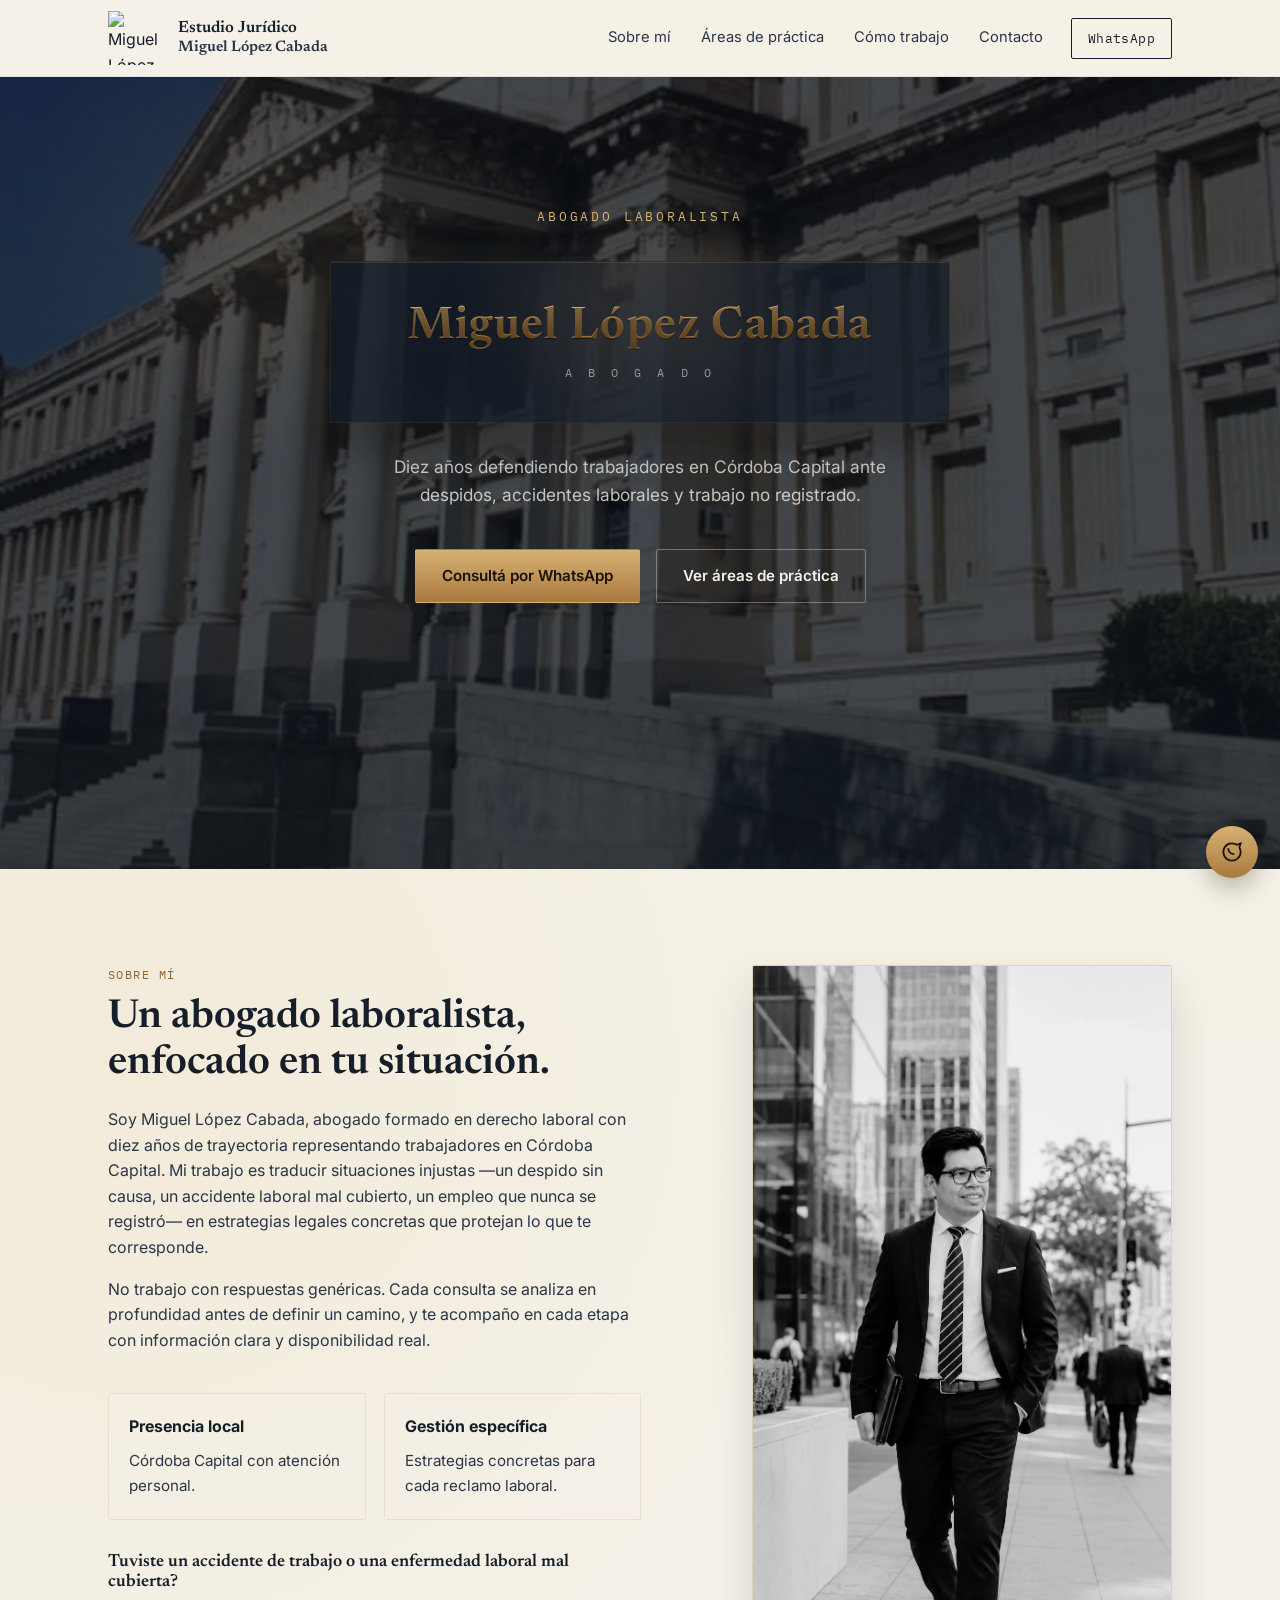
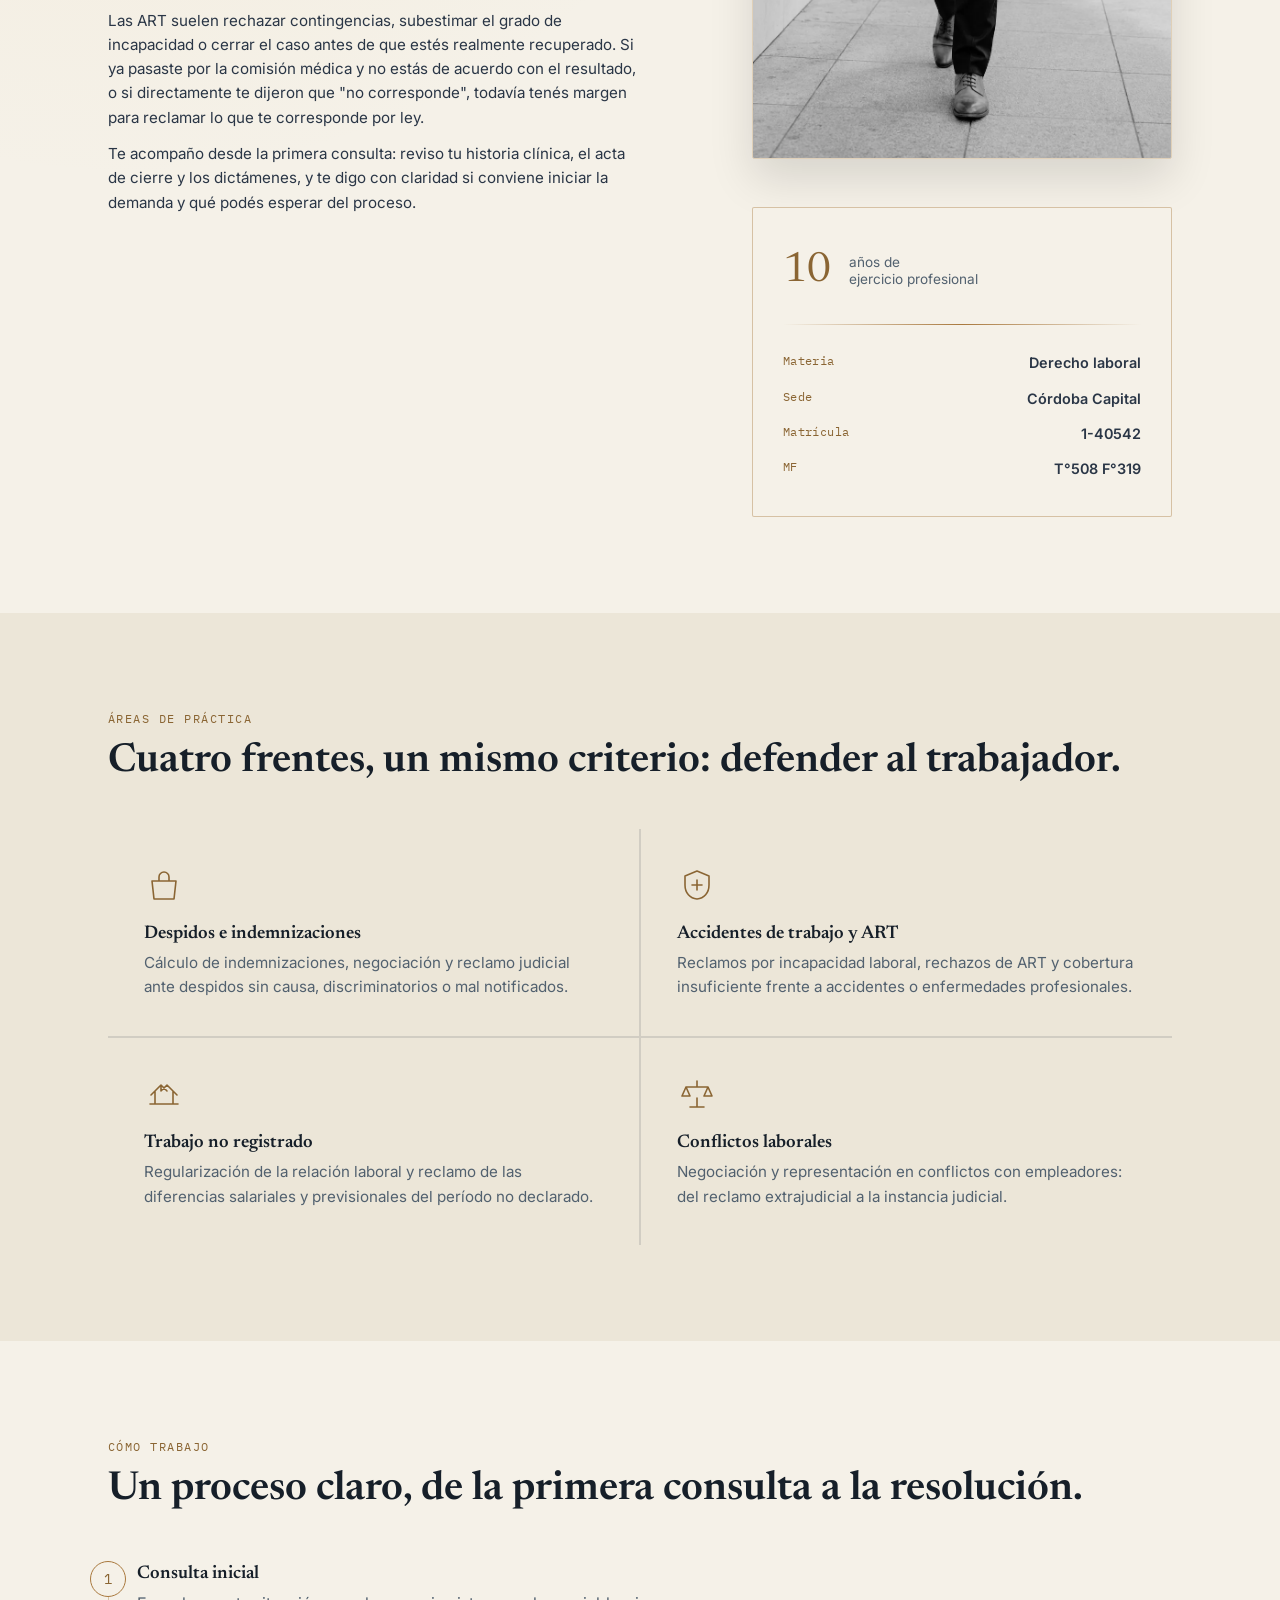
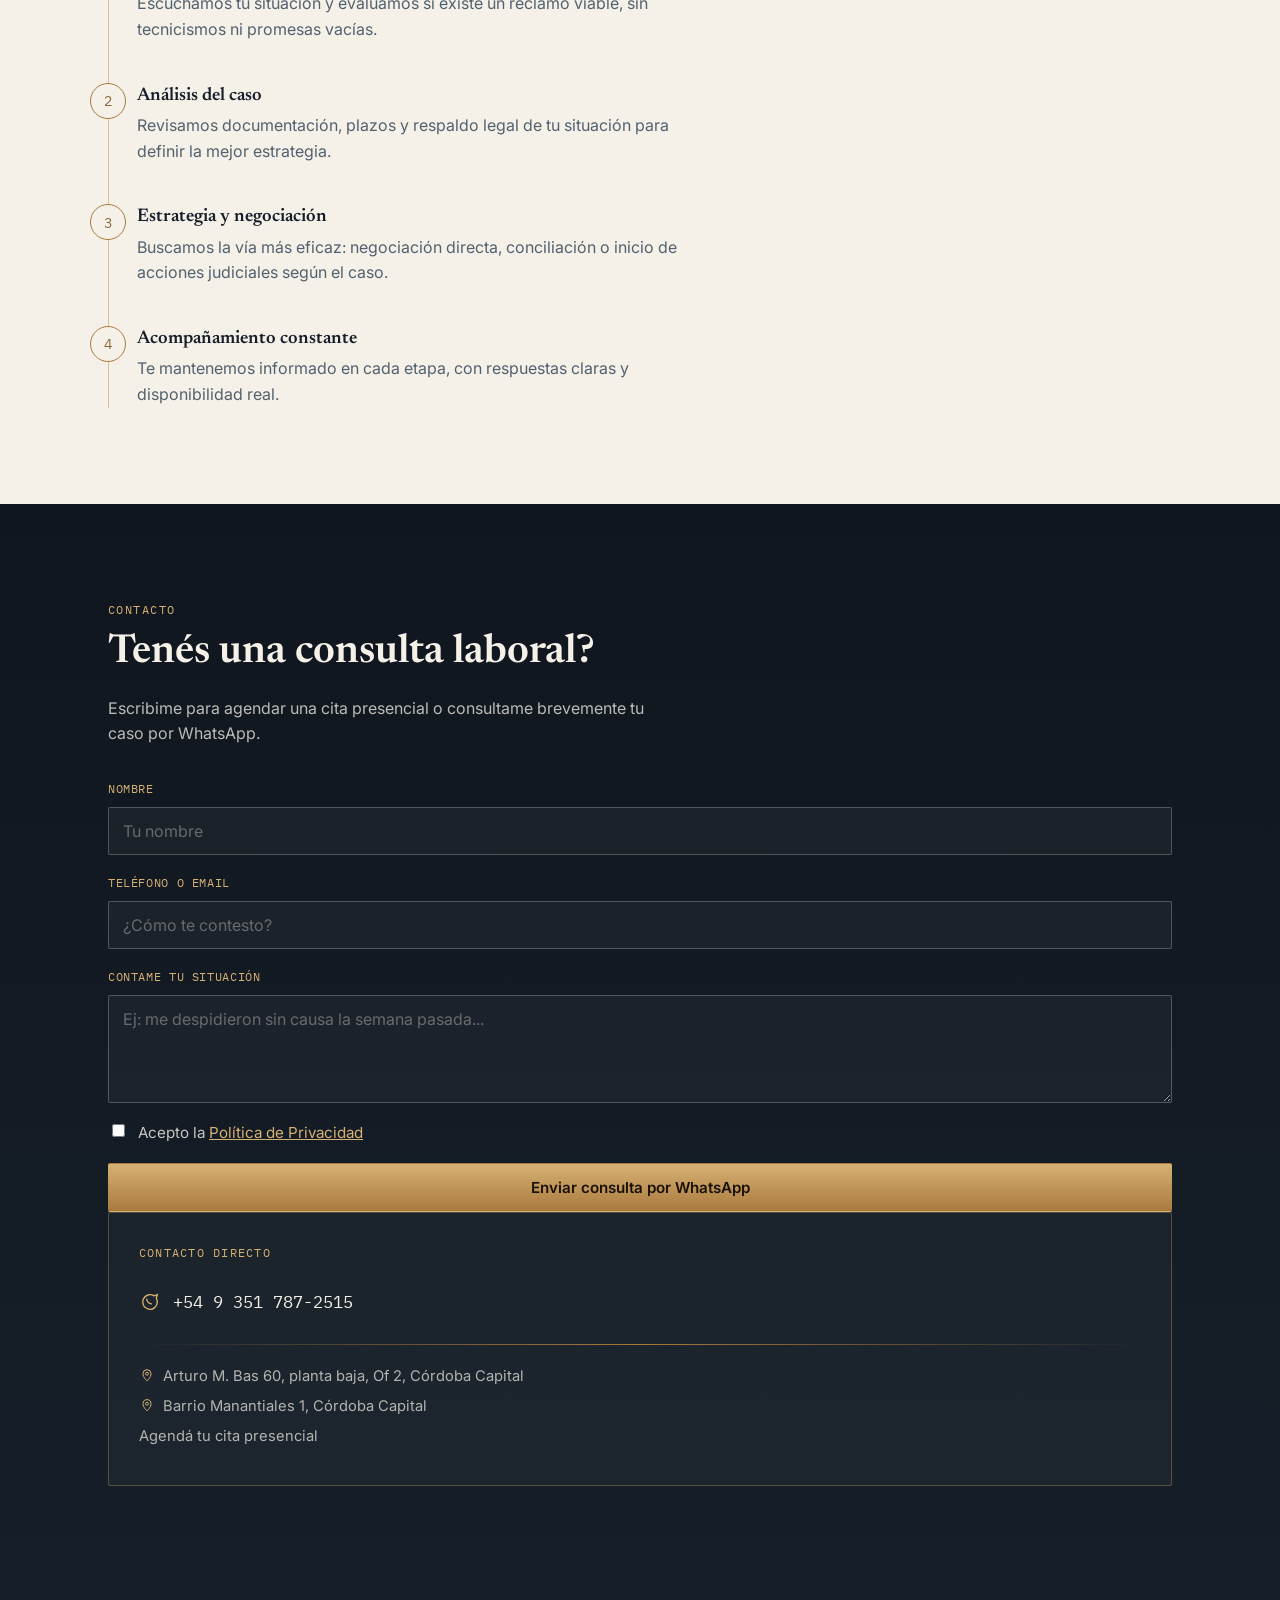
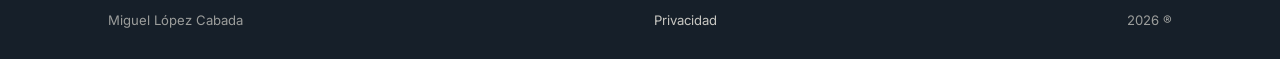
==== commit 5584cb82: "Integrar nuevo logo del estudio" ====
--- a/index.html
+++ b/index.html
@@ -5,6 +5,10 @@
 <meta name="viewport" content="width=device-width, initial-scale=1.0">
 <title>Miguel López Cabada — Abogado Laboralista | Córdoba Capital</title>
 <meta name="description" content="Miguel López Cabada, abogado laboralista con 10 años de trayectoria en Córdoba Capital. Despidos, ART, trabajo no registrado y conflictos laborales.">
+<link rel="icon" type="image/svg+xml" href="imagenes/logo/logo-mlc-icono.svg">
+<link rel="icon" type="image/png" sizes="32x32" href="imagenes/logo/logo-mlc-icono-32.png">
+<link rel="icon" type="image/png" sizes="192x192" href="imagenes/logo/logo-mlc-icono-192.png">
+<link rel="apple-touch-icon" sizes="192x192" href="imagenes/logo/logo-mlc-icono-192.png">
 <link rel="canonical" href="https://estudiolopezcabada.com.ar/">
 <meta property="og:title" content="Miguel López Cabada — Abogado Laboralista en Córdoba Capital">
 <meta property="og:description" content="Miguel López Cabada, abogado laboralista con 10 años de trayectoria en Córdoba Capital. Despidos, ART, trabajo no registrado y conflictos laborales.">
@@ -48,7 +52,7 @@
 <header class="site-header" id="top">
   <div class="wrap header-inner">
     <a class="brand" href="#top">
-      <span class="brand-mark">MLC</span>
+      <img class="brand-mark" src="imagenes/logo/logo-mlc-icono.svg" alt="Miguel López Cabada" width="36" height="36">
       <span class="brand-name">
         <span class="brand-title">Estudio Jurídico</span>
         <span class="brand-subtitle">Miguel López Cabada</span>
@@ -109,7 +113,7 @@
           <span>Córdoba Capital con atención personal.</span>
         </div>
         <div class="about-point">
-          <strong>Trabajo certero</strong>
+          <strong>Gestión específica</strong>
           <span>Estrategias concretas para cada reclamo laboral.</span>
         </div>
       </div>
@@ -230,8 +234,8 @@
   <div class="wrap two-col">
     <div class="col-main">
       <p class="section-tag section-tag-light">Contacto</p>
-      <h2 class="light-h2">¿Tenés una consulta laboral?</h2>
-      <p class="body-text light-text">Escribime para agendar una cita presencial o consultarme por WhatsApp. Toda consulta inicial es confidencial.</p>
+      <h2 class="light-h2">Tenés una consulta laboral?</h2>
+      <p class="body-text light-text">Escribime para agendar una cita presencial o consultame brevemente tu caso por WhatsApp.</p>
 
       <form class="contact-form" id="contact-form">
         <label>
@@ -269,7 +273,7 @@
           <span class="location-icon" aria-hidden="true">
             <svg viewBox="0 0 24 24" fill="none"><path d="M12 21s6-5.7 6-11a6 6 0 1 0-12 0c0 5.3 6 11 6 11Z" stroke="currentColor" stroke-width="1.5"/><circle cx="12" cy="10" r="2.2" stroke="currentColor" stroke-width="1.5"/></svg>
           </span>
-          Arturo M. Bas 60, a una cuadra de Tribunales
+          Arturo M. Bas 60, planta baja, Of 2, Córdoba Capital
         </p>
         <p class="stamp-cities">
           <span class="location-icon" aria-hidden="true">
--- a/styles.css
+++ b/styles.css
@@ -117,20 +117,16 @@
   display:flex; align-items:center; gap: 28px;
   height: 76px;
 }
-.brand{ display:flex; align-items:center; gap:12px; margin-right:auto; }
+.brand{ display:flex; align-items:center; gap:16px; margin-right:auto; }
 .brand-mark{
-  display:inline-flex;
-  align-items:center;
-  justify-content:center;
-  min-width: 46px;
-  min-height: 46px;
-  font-family: var(--font-mono);
-  font-size: .75rem;
-  letter-spacing:.08em;
-  border:1px solid var(--brass);
-  color: var(--brass-dim);
-  padding: 4px 7px;
-  border-radius: var(--radius);
+  display:block;
+  width: 54px;
+  height: 54px;
+  flex-shrink: 0;
+  object-fit: contain;
+  border: none;
+  padding: 0;
+  border-radius: 0;
 }
 .brand-name{ display:flex; flex-direction:column; justify-content:center; min-height: 46px; font-family: var(--font-display); font-weight:600; line-height:1.1; }
 .brand-title{ font-size:1.02rem; }
@@ -170,6 +166,10 @@
     width:32px; height:32px; background:none; border:none; cursor:pointer; padding:0;
   }
   .nav-toggle span{ width:100%; height:1.5px; background: var(--ink); }
+  .brand-mark{
+    width: 44px;
+    height: 44px;
+  }
 }
 
 /* =========================================================
@@ -204,11 +204,11 @@
   position:relative;
   min-height: 88vh;
   background: 
-    linear-gradient(180deg, rgba(8,13,23,0.8) 0%, rgba(17,24,33,0.8) 100%),
-    url('imagenes/Tribunales2.jfif');
+    linear-gradient(180deg, rgba(8,13,23,0.6) 0%, rgba(17,24,33,0.65) 100%),
+    url('imagenes/optimizadas/Tribunales2.webp');
   background-size: cover;
   background-position: center;
-  background-attachment: fixed;
+  background-attachment: scroll;
   color: var(--paper);
   padding: 130px 0 80px;
   overflow:hidden;
@@ -284,14 +284,6 @@
   animation: plaqueFloat 4s ease-in-out infinite, glowPulse 3s ease-in-out infinite;
   width: min(100%, 620px);
 }
-.plaque:hover{
-  transform: translateY(-6px);
-  border-color: rgba(215,177,115,.4);
-  box-shadow: 
-    inset 0 1px 0 rgba(215,177,115,.2), 
-    0 30px 50px rgba(0,0,0,.45),
-    0 0 40px rgba(215,177,115,.2);
-}
 .plaque::before{
   content: "";
   position: absolute;
@@ -464,6 +456,10 @@
   .hero-lede{ margin-bottom: 28px; }
 }
 
+@media (min-width: 769px){
+  .hero{ background-attachment: fixed; }
+}
+
 @media (max-width: 480px){
   .plaque{ gap: 8px; }
   .plaque-name{ font-size: clamp(1.2rem, 6vw, 1.6rem); }
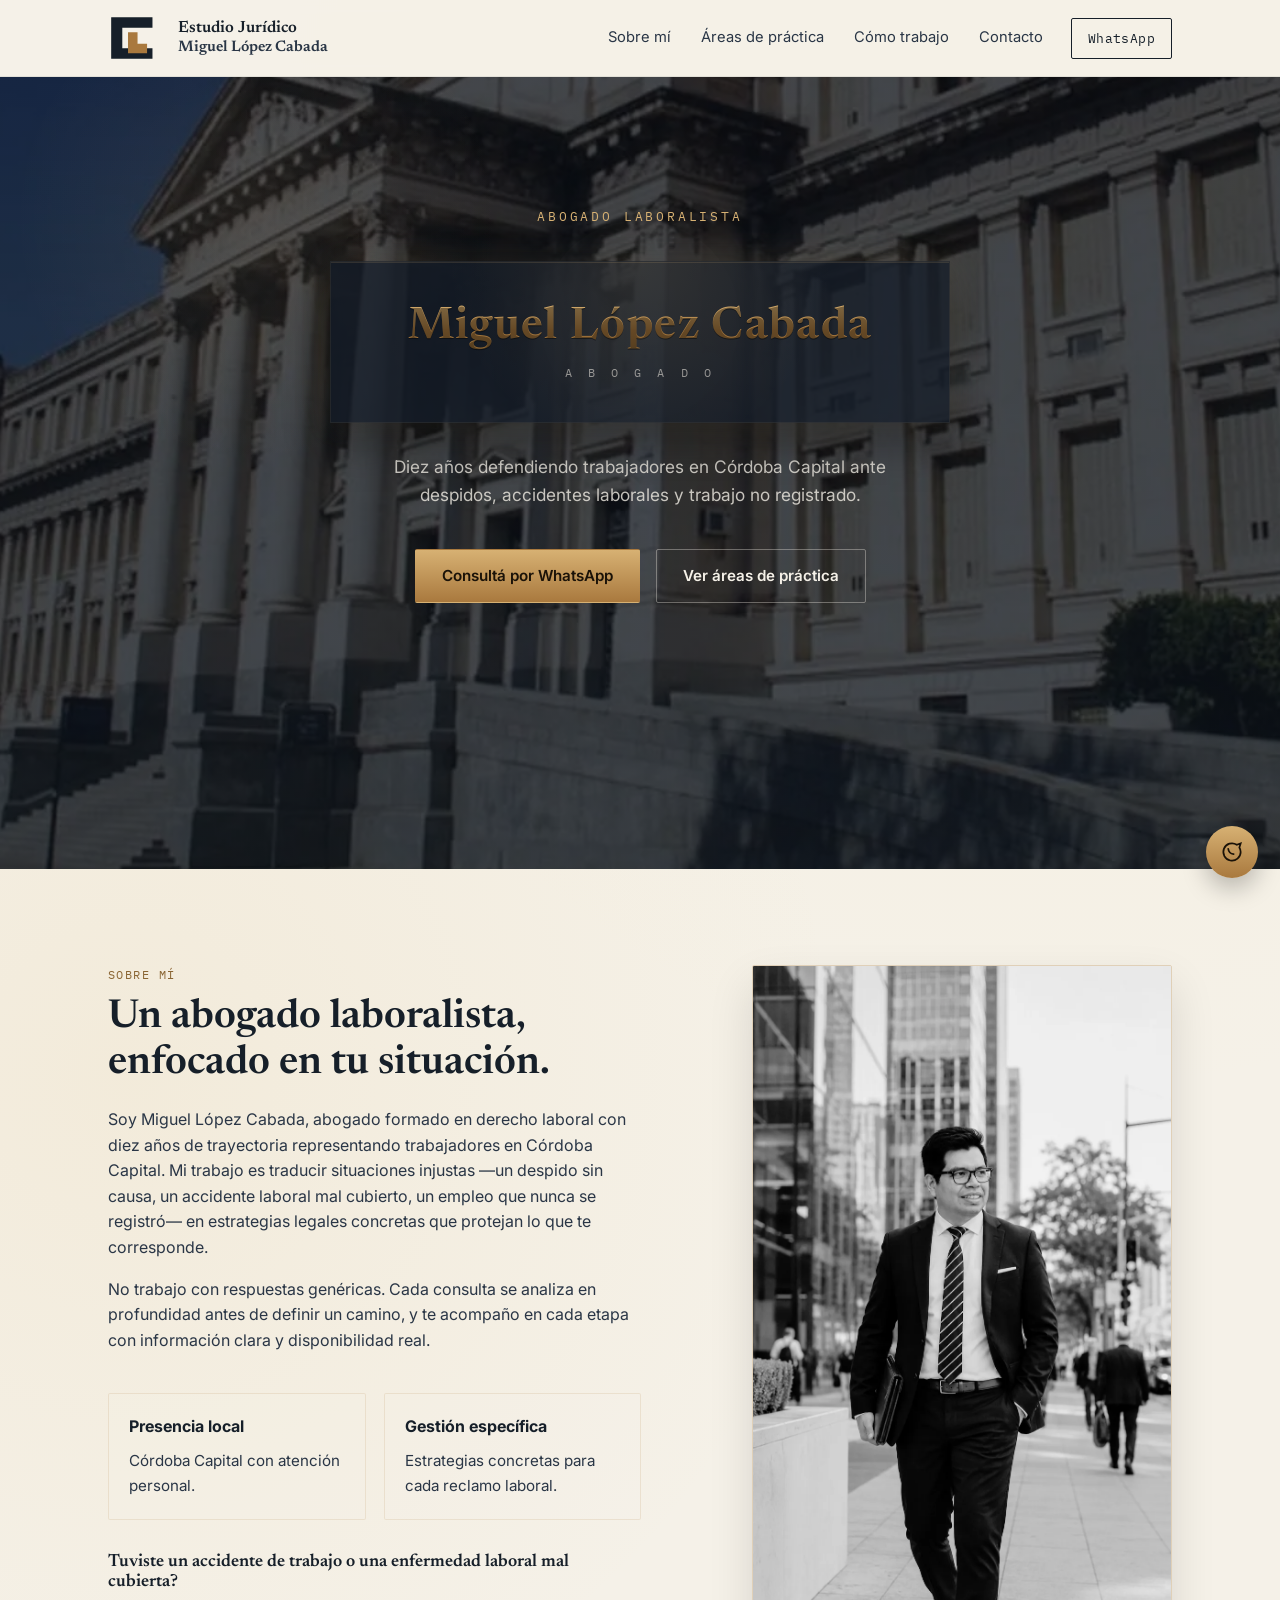
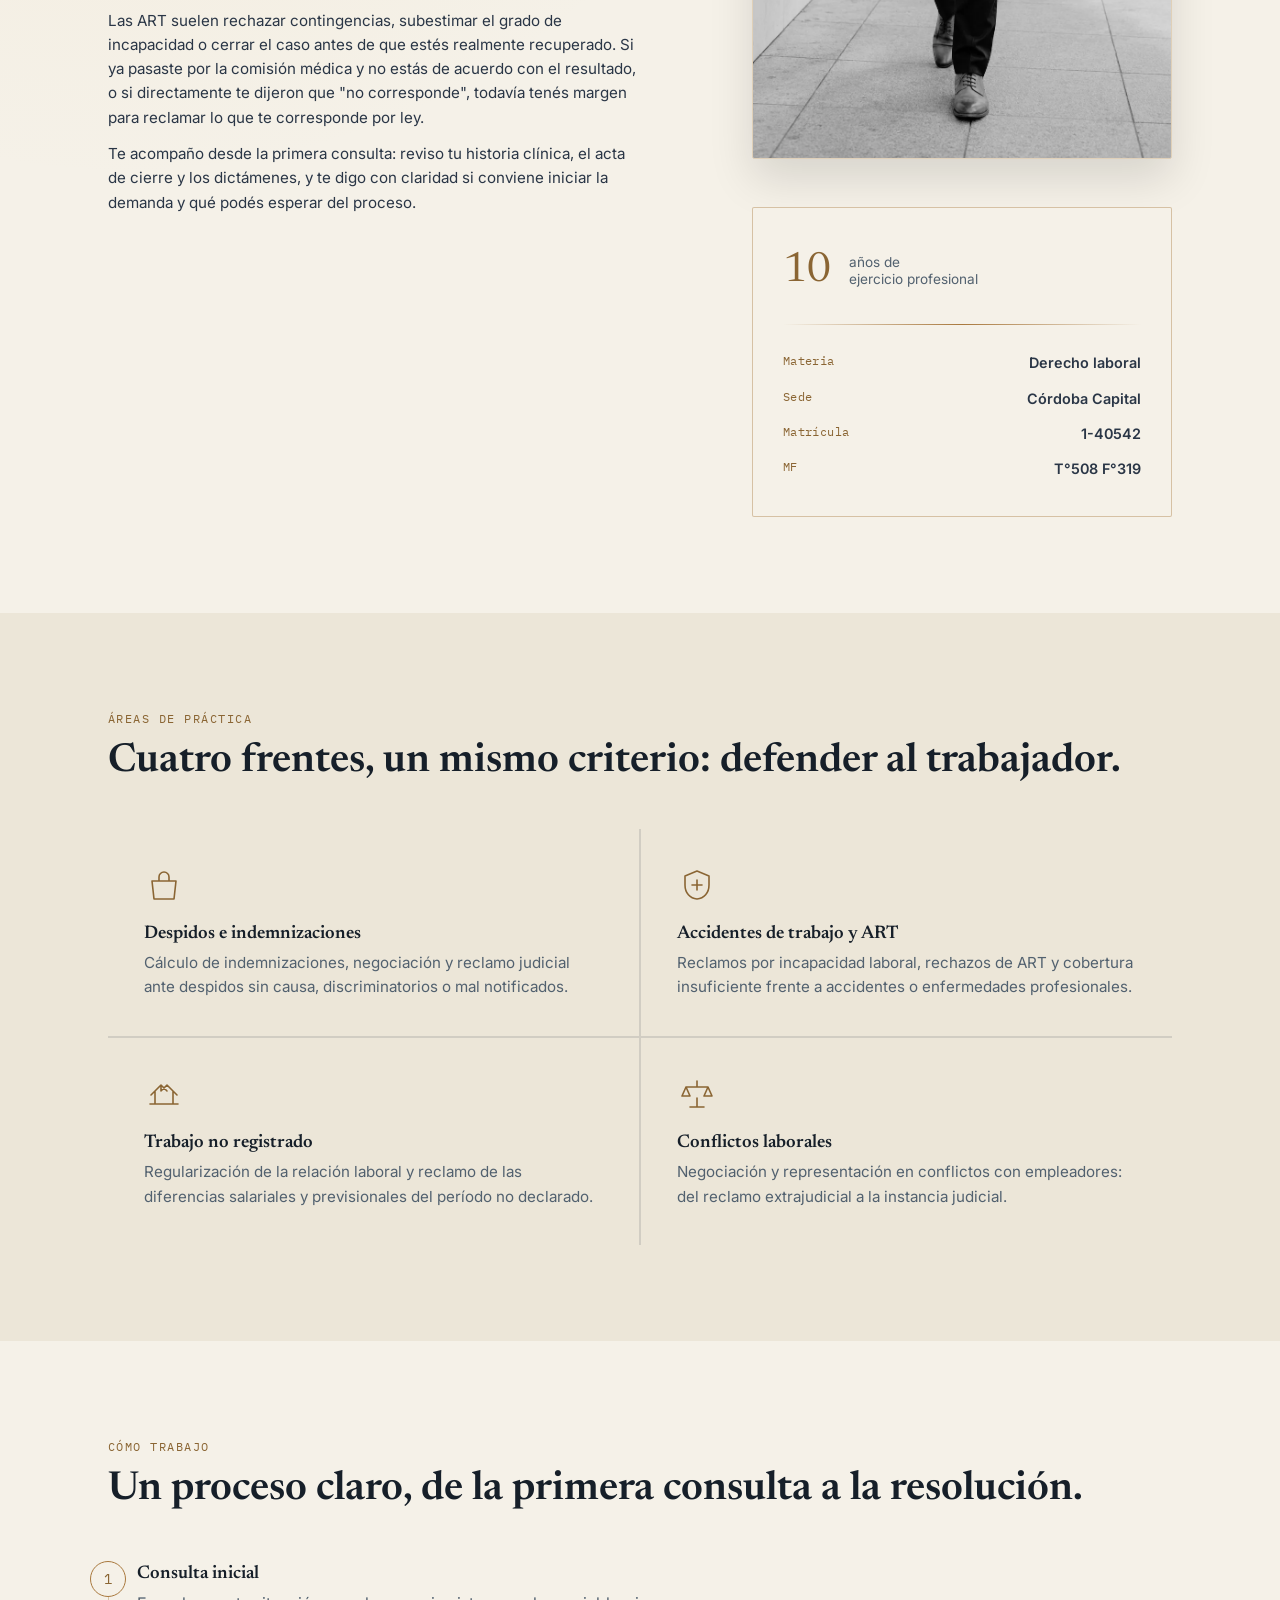
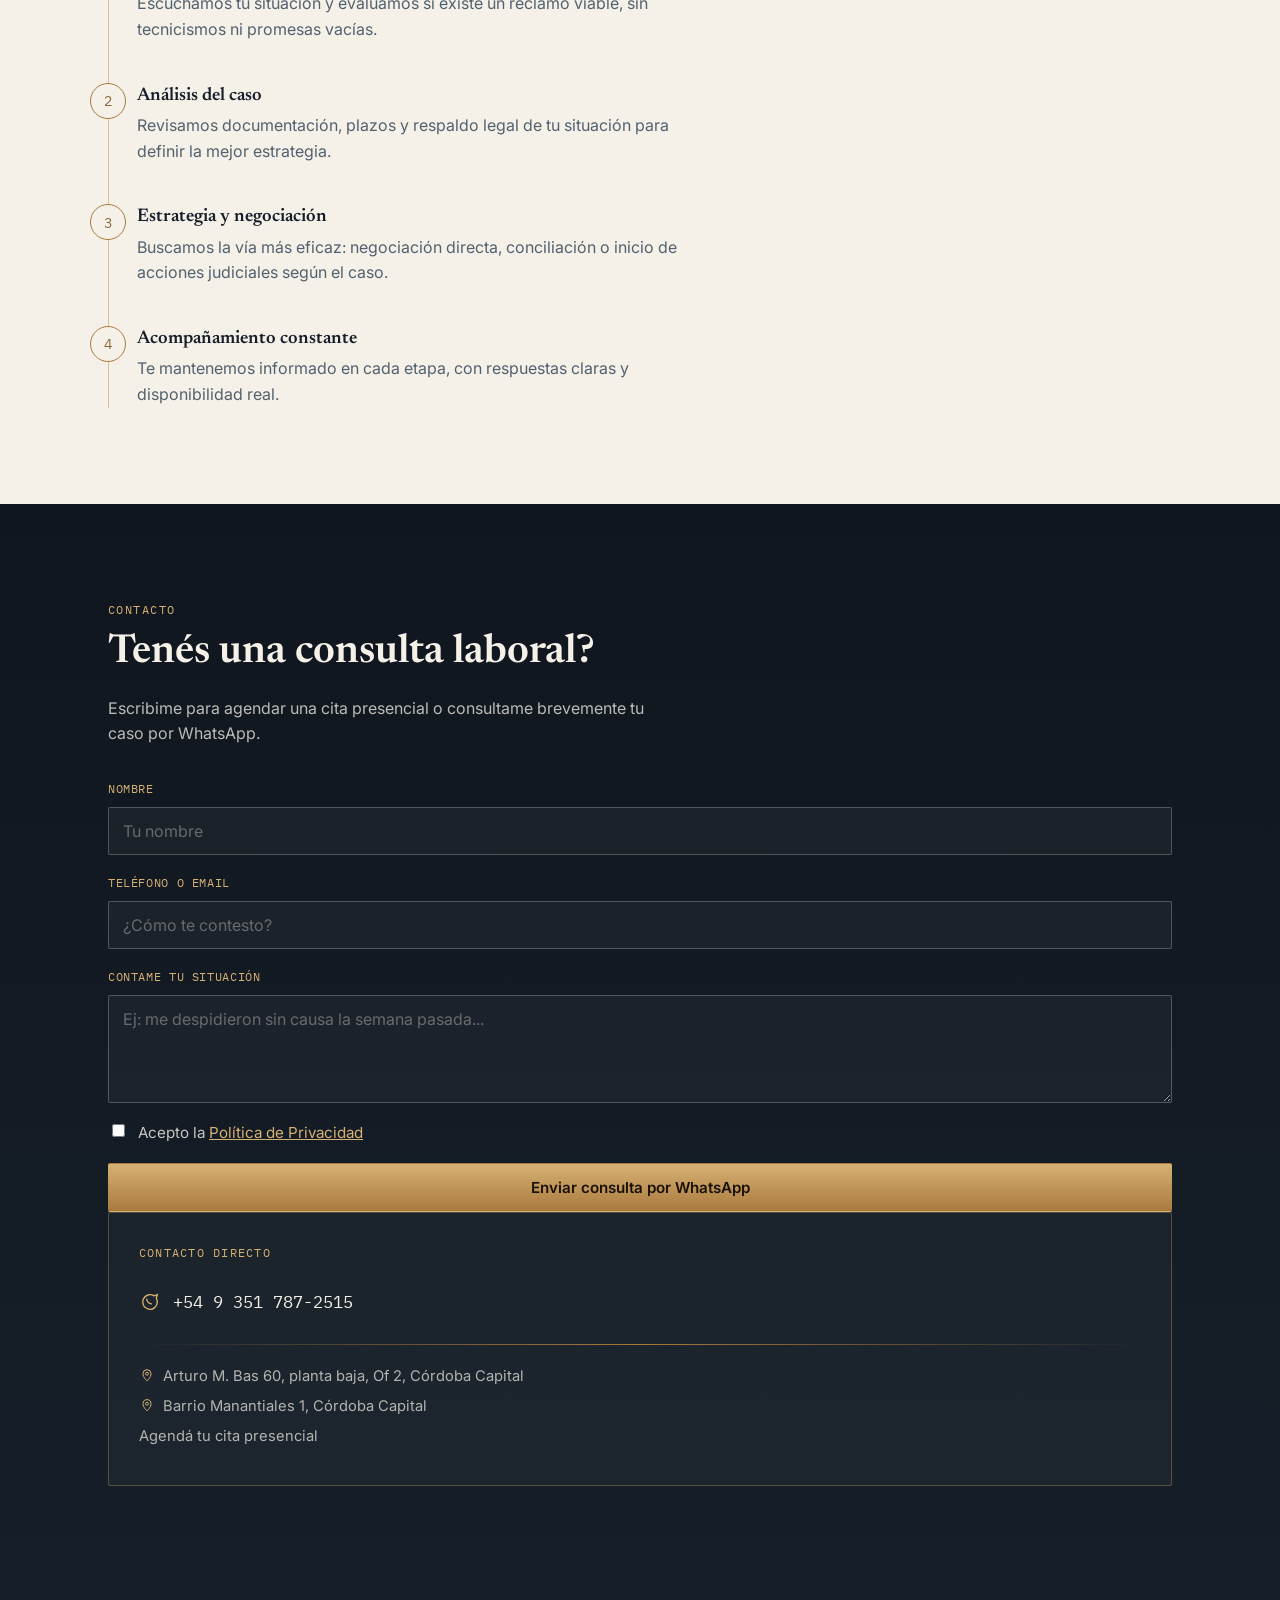
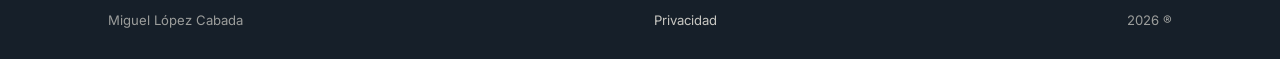
==== commit e3e6e0e9: "Convierte privacidad en modal" ====
--- a/index.html
+++ b/index.html
@@ -252,7 +252,7 @@
         </label>
         <label class="privacy-field">
           <input type="checkbox" name="privacy" required>
-          <span>Acepto la <a href="privacidad.html" target="_blank" rel="noopener">Política de Privacidad</a></span>
+          <span>Acepto la <a href="#privacy-modal" data-privacy-modal>Política de Privacidad</a></span>
         </label>
         <p class="form-fallback-message" id="form-fallback-message" role="alert" aria-live="polite">¿No se abrió WhatsApp? Escribinos directo a mlopezcabada@gmail.com o llamanos al +54 9 351 787-2515</p>
         <button type="submit" class="btn btn-primary btn-full" id="submit-contact-btn" disabled>Enviar consulta por WhatsApp</button>
@@ -291,10 +291,27 @@
 <footer class="site-footer">
   <div class="wrap footer-inner">
     <span class="footer-brand">Miguel López Cabada</span>
-    <a class="footer-link" href="privacidad.html">Privacidad</a>
+    <a class="footer-link" href="#privacy-modal" data-privacy-modal>Privacidad</a>
     <span class="footer-copy">2026&nbsp;&reg;</span>
   </div>
 </footer>
+
+<dialog class="privacy-modal" id="privacy-modal" aria-labelledby="privacy-modal-title">
+  <div class="privacy-modal-header">
+    <div>
+      <p class="section-tag">Privacidad</p>
+      <h2 id="privacy-modal-title">Política de Privacidad</h2>
+    </div>
+    <button class="modal-close" type="button" data-close-privacy aria-label="Cerrar política de privacidad">&times;</button>
+  </div>
+  <div class="privacy-modal-content">
+    <p>Este sitio web es administrado por el Estudio Jurídico individual de Miguel López Cabada, abogado, matrícula 1-40542, con sede en Córdoba Capital, Argentina.</p>
+    <p>Al completar el formulario de contacto, se recopilan los datos que voluntariamente proporcione el usuario: nombre, medio de contacto y mensaje. Estos datos se utilizan exclusivamente para responder la consulta y atender la solicitud realizada a través del sitio.</p>
+    <p>No compartimos los datos con terceros ni los utilizamos para fines distintos a la atención de la consulta. Los datos se conservan durante el tiempo necesario para responder y, cuando corresponda, para cumplir con obligaciones legales.</p>
+    <p>El usuario puede solicitar la eliminación de sus datos escribiendo a mlopezcabada@gmail.com.</p>
+    <p>Esta política se adapta a los principios de la Ley 25.326 de Protección de Datos Personales de la República Argentina.</p>
+  </div>
+</dialog>
 
 <a class="whatsapp-float" href="https://wa.me/5493517872515" target="_blank" rel="noopener" aria-label="Contactar por WhatsApp">
   <svg viewBox="0 0 24 24" fill="none"><path d="M20 12a8 8 0 1 1-3.6-6.7L20 4l-1.2 3.9A8 8 0 0 1 20 12Z" stroke="currentColor" stroke-width="1.6"/><path d="M8.5 9c.3 2.6 2.4 4.7 5 5" stroke="currentColor" stroke-width="1.6" stroke-linecap="round"/></svg>
--- a/styles.css
+++ b/styles.css
@@ -175,26 +175,6 @@
 /* =========================================================
    HERO — placa de bronce sobre puerta de tinta
 ========================================================= */
-@keyframes glowPulse {
-  0%, 100% {
-    box-shadow: 
-      inset 0 1px 0 rgba(215,177,115,.15), 
-      0 20px 40px rgba(0,0,0,.35),
-      0 0 30px rgba(215,177,115,.12);
-  }
-  50% {
-    box-shadow: 
-      inset 0 1px 0 rgba(215,177,115,.15), 
-      0 20px 40px rgba(0,0,0,.35),
-      0 0 50px rgba(215,177,115,.25);
-  }
-}
-
-@keyframes plaqueFloat {
-  0%, 100% { transform: translateY(0); }
-  50% { transform: translateY(-6px); }
-}
-
 @keyframes plaqueShine {
   0% { transform: translateX(-140%); }
   100% { transform: translateX(140%); }
@@ -281,7 +261,6 @@
     0 0 30px rgba(215,177,115,.12);
   overflow:hidden;
   transition: transform 0.3s ease, box-shadow 0.3s ease, border-color 0.3s ease;
-  animation: plaqueFloat 4s ease-in-out infinite, glowPulse 3s ease-in-out infinite;
   width: min(100%, 620px);
 }
 .plaque::before{
@@ -596,6 +575,57 @@
 .footer-inner{ display:flex; flex-wrap:wrap; gap:8px 24px; justify-content:space-between; align-items:center; }
 .footer-link{ color: rgba(245,241,232,.8); }
 .footer-link:hover{ color: var(--paper); }
+
+/* =========================================================
+   PRIVACY MODAL
+========================================================= */
+.privacy-modal{
+  width: min(640px, calc(100% - 32px));
+  max-height: min(680px, calc(100vh - 48px));
+  margin: auto;
+  padding: 0;
+  border: 1px solid rgba(169,121,62,.45);
+  border-radius: var(--radius);
+  background: var(--paper);
+  color: var(--ink);
+  box-shadow: 0 24px 70px rgba(0,0,0,.35);
+}
+.privacy-modal::backdrop{ background: rgba(10,16,24,.68); }
+.privacy-modal-header{
+  display: flex;
+  align-items: flex-start;
+  justify-content: space-between;
+  gap: 24px;
+  padding: 28px 32px 20px;
+  border-bottom: 1px solid rgba(22,31,41,.12);
+}
+.privacy-modal-header .section-tag{ margin-bottom: .45em; }
+.privacy-modal-header h2{ margin: 0; font-size: clamp(1.6rem, 4vw, 2.2rem); }
+.modal-close{
+  flex: 0 0 auto;
+  width: 34px;
+  height: 34px;
+  border: 1px solid rgba(22,31,41,.25);
+  border-radius: 50%;
+  background: transparent;
+  color: var(--ink);
+  font-size: 1.5rem;
+  line-height: 1;
+  cursor: pointer;
+}
+.modal-close:hover{ background: var(--ink); color: var(--paper); }
+.privacy-modal-content{
+  max-height: min(470px, calc(100vh - 190px));
+  overflow-y: auto;
+  padding: 24px 32px 30px;
+  color: var(--ink-soft);
+}
+.privacy-modal-content p:last-child{ margin-bottom: 0; }
+
+@media (max-width: 480px){
+  .privacy-modal-header{ padding: 24px 20px 18px; }
+  .privacy-modal-content{ padding: 20px 20px 24px; }
+}
 .form-fallback-message{
   display: none;
   margin: -4px 0 0;
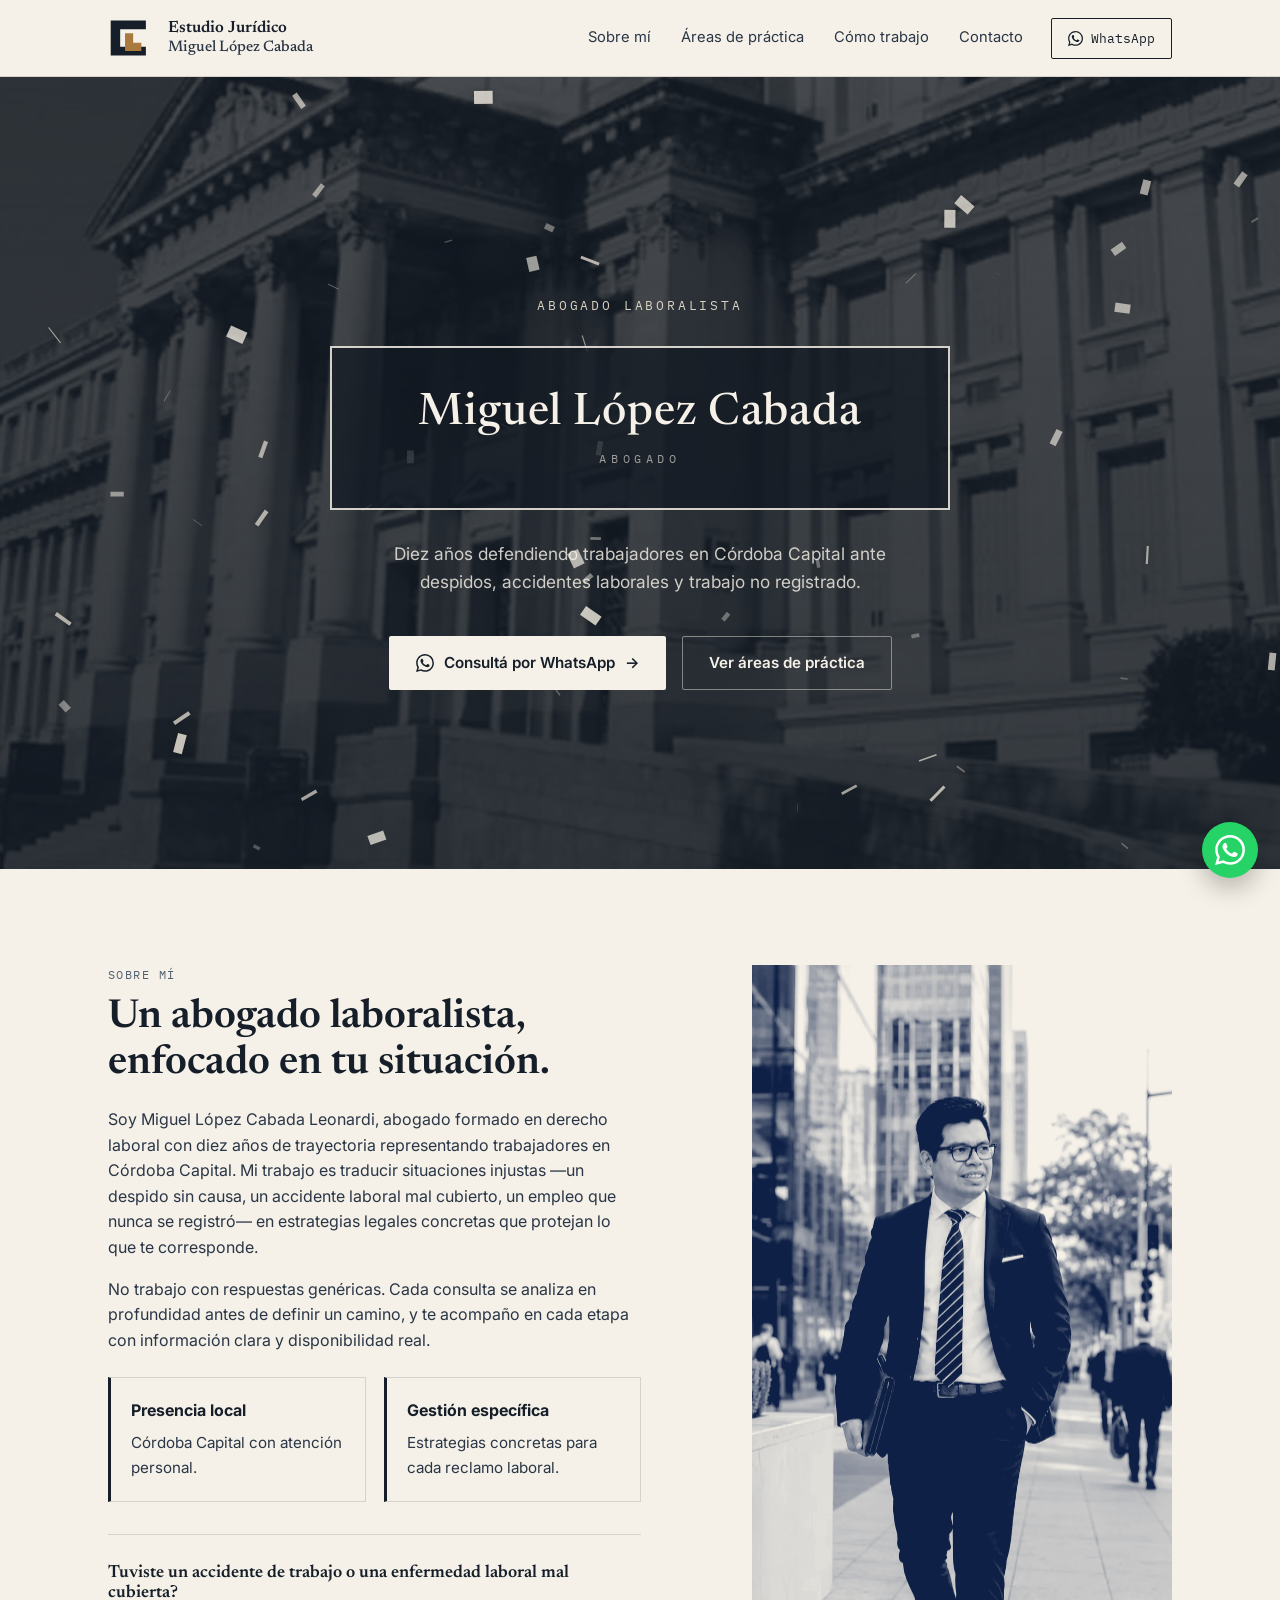
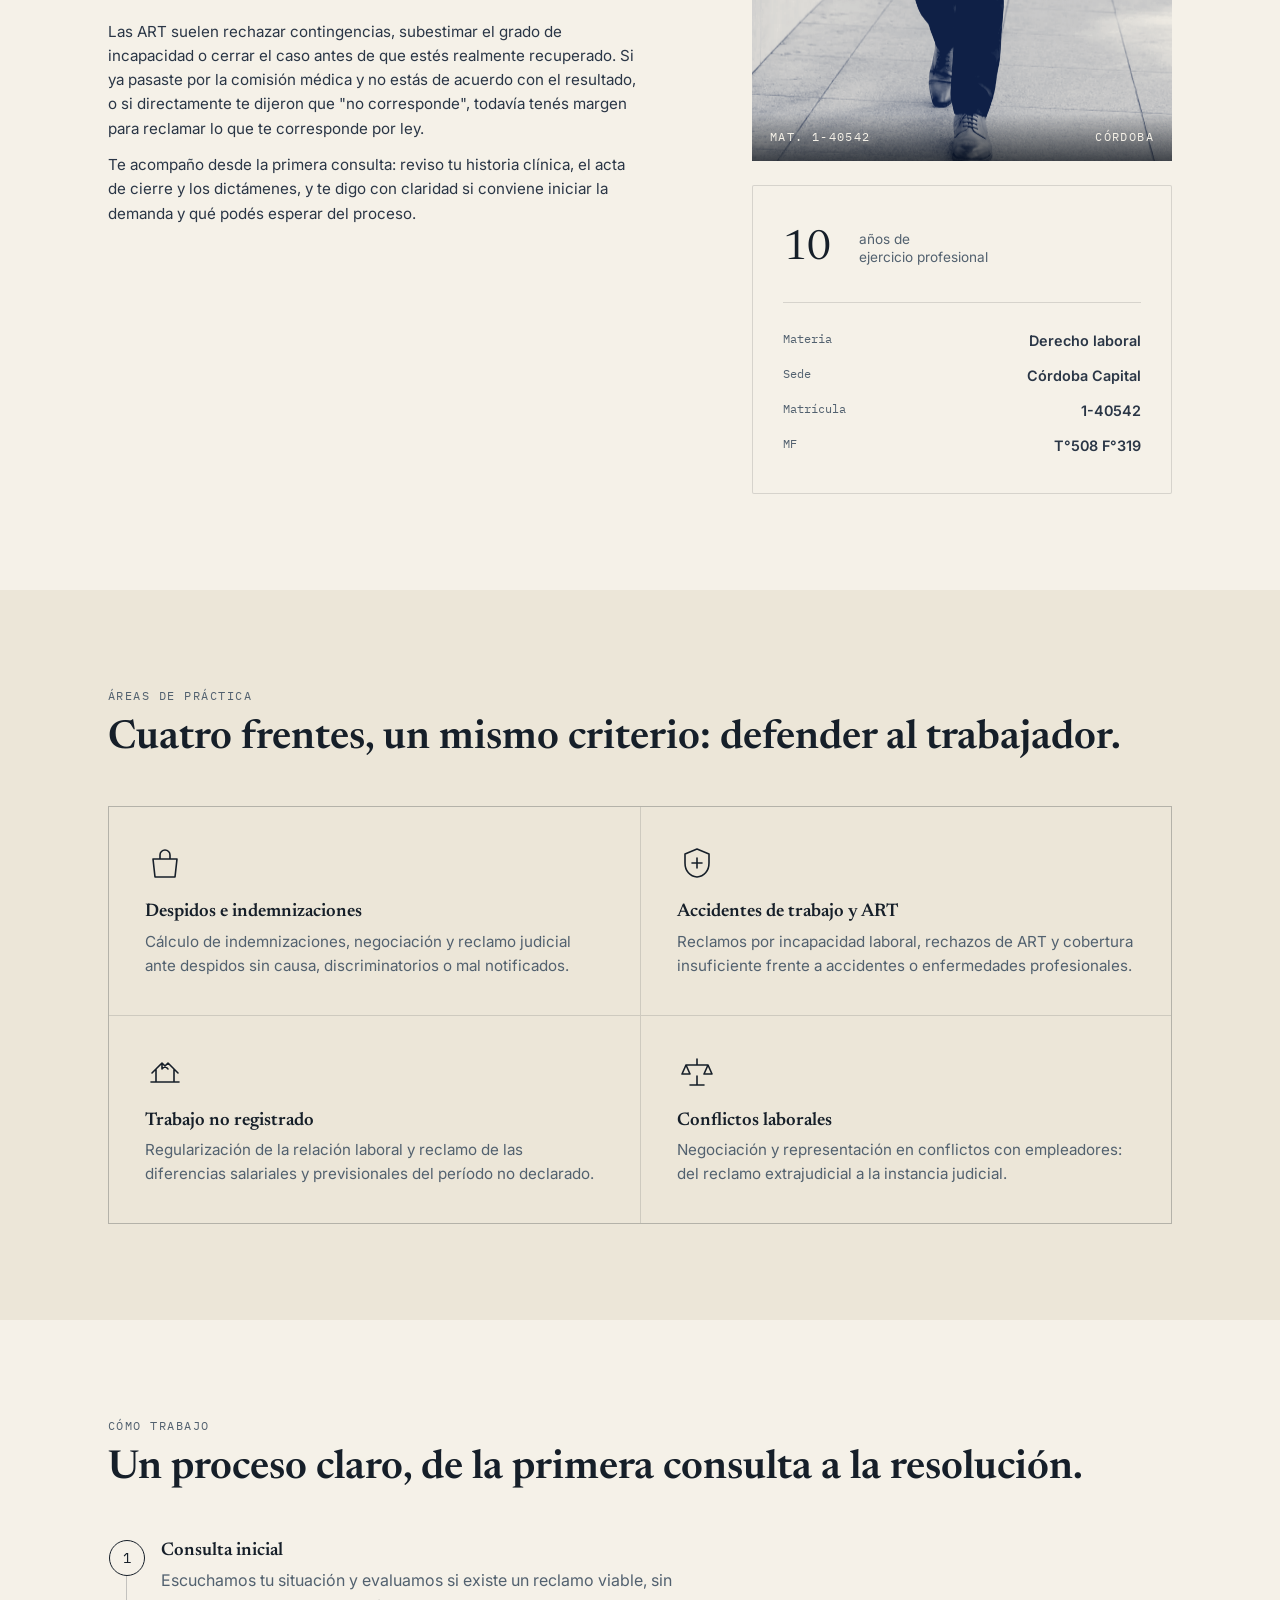
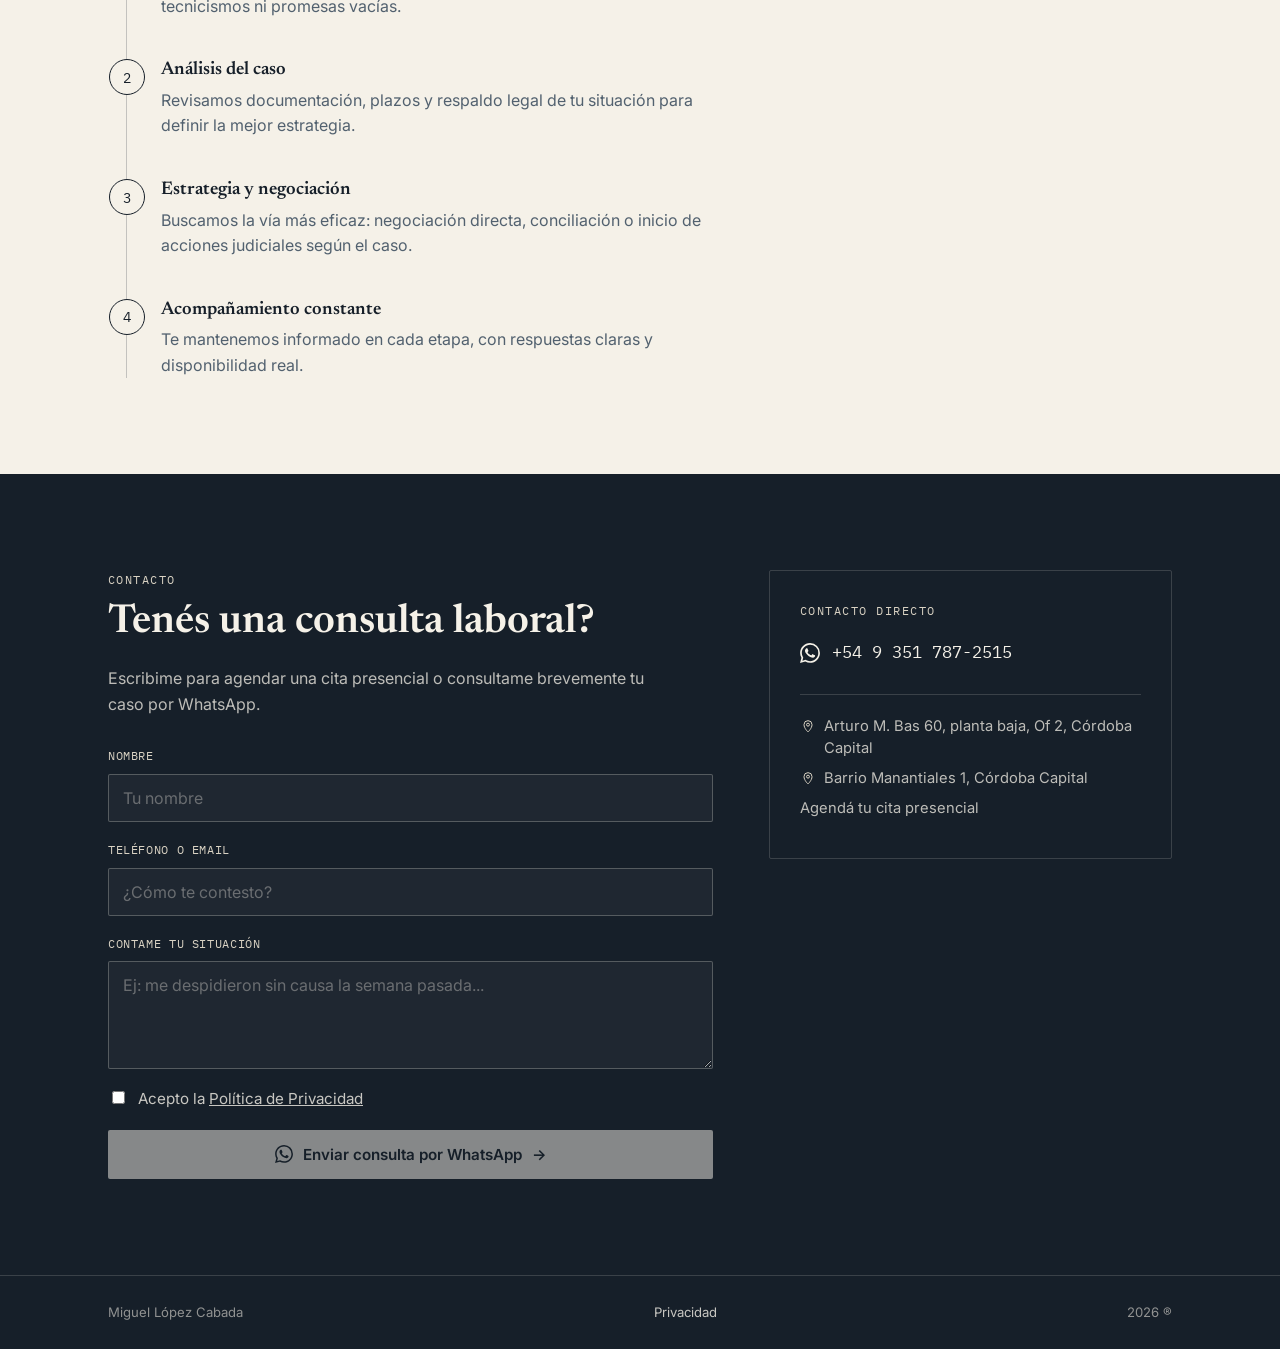
==== commit a25540ae: "Rediseño monocromo tinta y papel, sin dorado - Paleta monocroma (tinta y papel); se elimina el dorad" ====
--- a/index.html
+++ b/index.html
@@ -1,5 +1,5 @@
 <!DOCTYPE html>
-<html lang="es-AR">
+<html lang="es-AR" class="no-js">
 <head>
 <meta charset="UTF-8">
 <meta name="viewport" content="width=device-width, initial-scale=1.0">
@@ -48,6 +48,35 @@
 </head>
 <body>
 
+<!-- Recursos SVG compartidos: duotonos y logo de WhatsApp -->
+<svg class="svg-defs" aria-hidden="true" focusable="false">
+  <!-- Duotono tinta y papel (foto de fondo del hero) -->
+  <filter id="duotono-tinta" color-interpolation-filters="sRGB">
+    <feColorMatrix type="matrix" values=".33 .33 .33 0 0  .33 .33 .33 0 0  .33 .33 .33 0 0  0 0 0 1 0"/>
+    <feComponentTransfer>
+      <feFuncR type="table" tableValues=".086 .961"/>
+      <feFuncG type="table" tableValues=".122 .945"/>
+      <feFuncB type="table" tableValues=".161 .910"/>
+    </feComponentTransfer>
+  </filter>
+  <!-- Duotono azul tinta de sello (retrato): sombras #0F2147, luces #F5F1E8, contraste ×1.3 -->
+  <filter id="duotono-sello" color-interpolation-filters="sRGB">
+    <feColorMatrix type="matrix" values=".33 .33 .33 0 0  .33 .33 .33 0 0  .33 .33 .33 0 0  0 0 0 1 0"/>
+    <feComponentTransfer>
+      <feFuncR type="linear" slope="1.3" intercept="-.15"/>
+      <feFuncG type="linear" slope="1.3" intercept="-.15"/>
+      <feFuncB type="linear" slope="1.3" intercept="-.15"/>
+    </feComponentTransfer>
+    <feComponentTransfer>
+      <feFuncR type="table" tableValues=".059 .961"/>
+      <feFuncG type="table" tableValues=".129 .945"/>
+      <feFuncB type="table" tableValues=".278 .910"/>
+    </feComponentTransfer>
+  </filter>
+  <!-- Logo oficial de WhatsApp -->
+  <symbol id="wa" viewBox="0 0 24 24"><path fill="currentColor" d="M17.472 14.382c-.297-.149-1.758-.867-2.03-.967-.273-.099-.471-.148-.67.15-.197.297-.767.966-.94 1.164-.173.199-.347.223-.644.075-.297-.15-1.255-.463-2.39-1.475-.883-.788-1.48-1.761-1.653-2.059-.173-.297-.018-.458.13-.606.134-.133.298-.347.446-.52.149-.174.198-.298.298-.497.099-.198.05-.371-.025-.52-.075-.149-.669-1.612-.916-2.207-.242-.579-.487-.5-.669-.51-.173-.008-.371-.01-.57-.01-.198 0-.52.074-.792.372-.272.297-1.04 1.016-1.04 2.479 0 1.462 1.065 2.875 1.213 3.074.149.198 2.096 3.2 5.077 4.487.709.306 1.262.489 1.694.625.712.227 1.36.195 1.871.118.571-.085 1.758-.719 2.006-1.413.248-.694.248-1.289.173-1.413-.074-.124-.272-.198-.57-.347m-5.421 7.403h-.004a9.87 9.87 0 0 1-5.031-1.378l-.361-.214-3.741.982.998-3.648-.235-.374a9.86 9.86 0 0 1-1.51-5.26c.001-5.45 4.436-9.884 9.888-9.884 2.64 0 5.122 1.03 6.988 2.898a9.825 9.825 0 0 1 2.893 6.994c-.003 5.45-4.437 9.884-9.885 9.884m8.413-18.297A11.815 11.815 0 0 0 12.05 0C5.495 0 .16 5.335.157 11.892c0 2.096.547 4.142 1.588 5.945L.057 24l6.305-1.654a11.882 11.882 0 0 0 5.683 1.448h.005c6.554 0 11.89-5.335 11.893-11.893a11.821 11.821 0 0 0-3.48-8.413Z"/></symbol>
+</svg>
+
 <!-- HEADER -->
 <header class="site-header" id="top">
   <div class="wrap header-inner">
@@ -64,7 +93,7 @@
       <a href="#como-trabajo">Cómo trabajo</a>
       <a href="#contacto">Contacto</a>
     </nav>
-    <a class="nav-cta" href="https://wa.me/5493517872515" target="_blank" rel="noopener">WhatsApp</a>
+    <a class="nav-cta" href="https://wa.me/5493517872515" target="_blank" rel="noopener"><svg class="wa-ico" aria-hidden="true"><use href="#wa"/></svg>WhatsApp</a>
     <button class="nav-toggle" id="nav-toggle" aria-label="Abrir menú" aria-expanded="false">
       <span></span><span></span><span></span>
     </button>
@@ -73,36 +102,38 @@
 
 <!-- HERO -->
 <section class="hero" id="hero">
-  <div class="hero-frame" aria-hidden="true"></div>
+  <div class="hero-bg" id="hero-bg" aria-hidden="true"><div class="hero-bg-img"></div></div>
+  <div class="hero-shade" aria-hidden="true"></div>
+  <canvas class="papeles" id="papeles-fondo" aria-hidden="true"></canvas>
   <div class="wrap hero-inner">
     <p class="eyebrow">Abogado laboralista</p>
 
-    <div class="plaque" aria-hidden="false">
-      <div class="plaque-shine"></div>
-      <h1 class="plaque-name hero-h1">
+    <div class="plaque">
+      <h1 class="plaque-name">
         Miguel López Cabada
         <span class="sr-only">— Abogado Laboralista en Córdoba Capital</span>
       </h1>
-      <span class="plaque-role">A B O G A D O</span>
+      <span class="plaque-role" aria-hidden="true">ABOGADO</span>
     </div>
 
     <p class="hero-lede">Diez años defendiendo trabajadores en Córdoba Capital ante despidos, accidentes laborales y trabajo no registrado.</p>
 
     <div class="hero-actions">
-      <a class="btn btn-primary" href="https://wa.me/5493517872515" target="_blank" rel="noopener">Consultá por WhatsApp</a>
+      <a class="btn btn-primary" href="https://wa.me/5493517872515" target="_blank" rel="noopener"><svg class="wa-ico" aria-hidden="true"><use href="#wa"/></svg>Consultá por WhatsApp <span class="arr" aria-hidden="true">→</span></a>
       <a class="btn btn-ghost" href="#areas">Ver áreas de práctica</a>
     </div>
   </div>
+  <canvas class="papeles papeles-frente" id="papeles-frente" aria-hidden="true"></canvas>
 </section>
 
 <!-- SOBRE MÍ -->
 <section class="section section-about" id="sobre-mi">
   <div class="wrap about-grid">
-    <div class="about-copy">
+    <div class="about-copy reveal">
       <p class="section-tag">Sobre mí</p>
       <h2>Un abogado laboralista, enfocado en tu situación.</h2>
       <p class="body-text">
-        Soy Miguel López Cabada, abogado formado en derecho laboral con diez años de trayectoria representando trabajadores en Córdoba Capital. Mi trabajo es traducir situaciones injustas &mdash;un despido sin causa, un accidente laboral mal cubierto, un empleo que nunca se registró&mdash; en estrategias legales concretas que protejan lo que te corresponde.
+        Soy Miguel López Cabada Leonardi, abogado formado en derecho laboral con diez años de trayectoria representando trabajadores en Córdoba Capital. Mi trabajo es traducir situaciones injustas &mdash;un despido sin causa, un accidente laboral mal cubierto, un empleo que nunca se registró&mdash; en estrategias legales concretas que protejan lo que te corresponde.
       </p>
       <p class="body-text">
         No trabajo con respuestas genéricas. Cada consulta se analiza en profundidad antes de definir un camino, y te acompaño en cada etapa con información clara y disponibilidad real.
@@ -127,22 +158,24 @@
         </p>
       </div>
     </div>
-    <aside class="about-aside">
-      <div class="about-aside-card">
-        <div class="about-visual">
-          <img class="about-photo" src="imagenes/optimizadas/MiguelByN.webp" alt="Miguel López Cabada, abogado laboralista en Córdoba Capital">
-        </div>
-        <div class="stamp-card">
-          <div class="stamp-row">
-            <span class="stamp-num">10</span>
-            <span class="stamp-label">años de<br>ejercicio profesional</span>
-          </div>
-          <hr class="brass-rule">
-          <div class="stamp-line"><span class="stamp-key">Materia</span><span class="stamp-val">Derecho laboral</span></div>
-          <div class="stamp-line"><span class="stamp-key">Sede</span><span class="stamp-val">Córdoba Capital</span></div>
-          <div class="stamp-line"><span class="stamp-key">Matrícula</span><span class="stamp-val">1-40542</span></div>
-          <div class="stamp-line"><span class="stamp-key">MF</span><span class="stamp-val">T°508 F°319</span></div>
-        </div>
+    <aside class="about-aside" id="about-aside">
+      <div class="photo" id="photo">
+        <div class="photo-move" id="photo-move">
+          <img class="duo" src="imagenes/optimizadas/MiguelByN.webp" alt="Miguel López Cabada, abogado laboralista en Córdoba Capital" width="911" height="1726">
+          <img class="orig" src="imagenes/optimizadas/MiguelByN.webp" alt="" aria-hidden="true" width="911" height="1726">
+        </div>
+        <div class="photo-caption" aria-hidden="true"><span>Mat. 1-40542</span><span>Córdoba</span></div>
+      </div>
+      <div class="stamp-card reveal" id="stamp-card">
+        <div class="stamp-row">
+          <span class="stamp-num" id="stamp-num">10</span>
+          <span class="stamp-label">años de<br>ejercicio profesional</span>
+        </div>
+        <hr class="rule">
+        <div class="stamp-line"><span class="stamp-key">Materia</span><span class="stamp-val">Derecho laboral</span></div>
+        <div class="stamp-line"><span class="stamp-key">Sede</span><span class="stamp-val">Córdoba Capital</span></div>
+        <div class="stamp-line"><span class="stamp-key">Matrícula</span><span class="stamp-val">1-40542</span></div>
+        <div class="stamp-line"><span class="stamp-key">MF</span><span class="stamp-val">T°508 F°319</span></div>
       </div>
     </aside>
   </div>
@@ -155,7 +188,7 @@
     <h2>Cuatro frentes, un mismo criterio: defender al trabajador.</h2>
 
     <div class="cards-grid">
-      <article class="practice-card">
+      <article class="practice-card reveal">
         <span class="practice-icon" aria-hidden="true">
           <svg viewBox="0 0 40 40" fill="none"><path d="M8 16h24l-2 18H10L8 16Z" stroke="currentColor" stroke-width="1.6" stroke-linejoin="round"/><path d="M15 16v-4a5 5 0 0 1 10 0v4" stroke="currentColor" stroke-width="1.6"/></svg>
         </span>
@@ -163,7 +196,7 @@
         <p>Cálculo de indemnizaciones, negociación y reclamo judicial ante despidos sin causa, discriminatorios o mal notificados.</p>
       </article>
 
-      <article class="practice-card">
+      <article class="practice-card reveal">
         <span class="practice-icon" aria-hidden="true">
           <svg viewBox="0 0 40 40" fill="none"><path d="M20 6 8 11v9c0 8 5 13.5 12 14 7-.5 12-6 12-14v-9L20 6Z" stroke="currentColor" stroke-width="1.6" stroke-linejoin="round"/><path d="M20 15v10M15 20h10" stroke="currentColor" stroke-width="1.6" stroke-linecap="round"/></svg>
         </span>
@@ -171,7 +204,7 @@
         <p>Reclamos por incapacidad laboral, rechazos de ART y cobertura insuficiente frente a accidentes o enfermedades profesionales.</p>
       </article>
 
-      <article class="practice-card">
+      <article class="practice-card reveal">
         <span class="practice-icon" aria-hidden="true">
           <svg viewBox="0 0 40 40" fill="none"><path d="M6 30h28M11 30V17l-4 4M11 17l6-6 6 6M17 11v6M29 30V17l4 4M29 17l-6-6-6 6" stroke="currentColor" stroke-width="1.6" stroke-linejoin="round" stroke-linecap="round"/></svg>
         </span>
@@ -179,7 +212,7 @@
         <p>Regularización de la relación laboral y reclamo de las diferencias salariales y previsionales del período no declarado.</p>
       </article>
 
-      <article class="practice-card">
+      <article class="practice-card reveal">
         <span class="practice-icon" aria-hidden="true">
           <svg viewBox="0 0 40 40" fill="none"><path d="M20 7v6M9 13l22 0M9 13l-4 9h8l-4-9ZM31 13l-4 9h8l-4-9ZM13 33h14M20 24v9" stroke="currentColor" stroke-width="1.6" stroke-linejoin="round" stroke-linecap="round"/></svg>
         </span>
@@ -197,28 +230,28 @@
     <h2>Un proceso claro, de la primera consulta a la resolución.</h2>
 
     <ol class="timeline">
-      <li class="timeline-step">
+      <li class="timeline-step reveal">
         <span class="timeline-num">1</span>
         <div>
           <h3>Consulta inicial</h3>
           <p>Escuchamos tu situación y evaluamos si existe un reclamo viable, sin tecnicismos ni promesas vacías.</p>
         </div>
       </li>
-      <li class="timeline-step">
+      <li class="timeline-step reveal">
         <span class="timeline-num">2</span>
         <div>
           <h3>Análisis del caso</h3>
           <p>Revisamos documentación, plazos y respaldo legal de tu situación para definir la mejor estrategia.</p>
         </div>
       </li>
-      <li class="timeline-step">
+      <li class="timeline-step reveal">
         <span class="timeline-num">3</span>
         <div>
           <h3>Estrategia y negociación</h3>
           <p>Buscamos la vía más eficaz: negociación directa, conciliación o inicio de acciones judiciales según el caso.</p>
         </div>
       </li>
-      <li class="timeline-step">
+      <li class="timeline-step reveal">
         <span class="timeline-num">4</span>
         <div>
           <h3>Acompañamiento constante</h3>
@@ -232,9 +265,9 @@
 <!-- CONTACTO -->
 <section class="section section-dark" id="contacto">
   <div class="wrap two-col">
-    <div class="col-main">
-      <p class="section-tag section-tag-light">Contacto</p>
-      <h2 class="light-h2">Tenés una consulta laboral?</h2>
+    <div class="col-main reveal">
+      <p class="section-tag">Contacto</p>
+      <h2>Tenés una consulta laboral?</h2>
       <p class="body-text light-text">Escribime para agendar una cita presencial o consultame brevemente tu caso por WhatsApp.</p>
 
       <form class="contact-form" id="contact-form">
@@ -255,33 +288,27 @@
           <span>Acepto la <a href="#privacy-modal" data-privacy-modal>Política de Privacidad</a></span>
         </label>
         <p class="form-fallback-message" id="form-fallback-message" role="alert" aria-live="polite">¿No se abrió WhatsApp? Escribinos directo a mlopezcabada@gmail.com o llamanos al +54 9 351 787-2515</p>
-        <button type="submit" class="btn btn-primary btn-full" id="submit-contact-btn" disabled>Enviar consulta por WhatsApp</button>
+        <button type="submit" class="btn btn-primary btn-full" id="submit-contact-btn" disabled><svg class="wa-ico" aria-hidden="true"><use href="#wa"/></svg>Enviar consulta por WhatsApp <span class="arr" aria-hidden="true">→</span></button>
       </form>
     </div>
 
-    <div class="col-side">
-      <div class="stamp-card stamp-card-dark">
-        <p class="stamp-title">Contacto directo</p>
+    <div class="col-side reveal">
+      <div class="contact-card">
+        <p class="section-tag">Contacto directo</p>
         <a class="contact-line" href="https://wa.me/5493517872515" target="_blank" rel="noopener">
-          <span class="contact-icon" aria-hidden="true">
-            <svg viewBox="0 0 24 24" fill="none"><path d="M20 12a8 8 0 1 1-3.6-6.7L20 4l-1.2 3.9A8 8 0 0 1 20 12Z" stroke="currentColor" stroke-width="1.5"/><path d="M8.5 9c.3 2.6 2.4 4.7 5 5" stroke="currentColor" stroke-width="1.5" stroke-linecap="round"/></svg>
-          </span>
+          <svg class="wa-ico" aria-hidden="true"><use href="#wa"/></svg>
           +54 9 351 787-2515
         </a>
-        <hr class="brass-rule">
-        <p class="stamp-cities">
-          <span class="location-icon" aria-hidden="true">
-            <svg viewBox="0 0 24 24" fill="none"><path d="M12 21s6-5.7 6-11a6 6 0 1 0-12 0c0 5.3 6 11 6 11Z" stroke="currentColor" stroke-width="1.5"/><circle cx="12" cy="10" r="2.2" stroke="currentColor" stroke-width="1.5"/></svg>
-          </span>
+        <hr class="rule">
+        <p class="contact-place">
+          <svg class="location-icon" viewBox="0 0 24 24" fill="none" aria-hidden="true"><path d="M12 21s6-5.7 6-11a6 6 0 1 0-12 0c0 5.3 6 11 6 11Z" stroke="currentColor" stroke-width="1.5"/><circle cx="12" cy="10" r="2.2" stroke="currentColor" stroke-width="1.5"/></svg>
           Arturo M. Bas 60, planta baja, Of 2, Córdoba Capital
         </p>
-        <p class="stamp-cities">
-          <span class="location-icon" aria-hidden="true">
-            <svg viewBox="0 0 24 24" fill="none"><path d="M12 21s6-5.7 6-11a6 6 0 1 0-12 0c0 5.3 6 11 6 11Z" stroke="currentColor" stroke-width="1.5"/><circle cx="12" cy="10" r="2.2" stroke="currentColor" stroke-width="1.5"/></svg>
-          </span>
+        <p class="contact-place">
+          <svg class="location-icon" viewBox="0 0 24 24" fill="none" aria-hidden="true"><path d="M12 21s6-5.7 6-11a6 6 0 1 0-12 0c0 5.3 6 11 6 11Z" stroke="currentColor" stroke-width="1.5"/><circle cx="12" cy="10" r="2.2" stroke="currentColor" stroke-width="1.5"/></svg>
           Barrio Manantiales 1, Córdoba Capital
         </p>
-        <p class="stamp-cities">Agendá tu cita presencial</p>
+        <p class="contact-place">Agendá tu cita presencial</p>
       </div>
     </div>
   </div>
@@ -314,7 +341,7 @@
 </dialog>
 
 <a class="whatsapp-float" href="https://wa.me/5493517872515" target="_blank" rel="noopener" aria-label="Contactar por WhatsApp">
-  <svg viewBox="0 0 24 24" fill="none"><path d="M20 12a8 8 0 1 1-3.6-6.7L20 4l-1.2 3.9A8 8 0 0 1 20 12Z" stroke="currentColor" stroke-width="1.6"/><path d="M8.5 9c.3 2.6 2.4 4.7 5 5" stroke="currentColor" stroke-width="1.6" stroke-linecap="round"/></svg>
+  <svg aria-hidden="true"><use href="#wa"/></svg>
 </a>
 
 <script src="script.js"></script>
--- a/styles.css
+++ b/styles.css
@@ -1,576 +1,308 @@
 /* =========================================================
-   TOKENS
+   TOKENS — monocromo: tinta y papel. Sin dorado.
+   Únicos colores fuera de la paleta: azul sello (sólo en el
+   duotono del retrato) y verde WhatsApp (sólo en el botón flotante).
 ========================================================= */
 :root{
   --ink:        #161F29;
   --ink-soft:   #2A3646;
+  --ink-deep:   #000;
   --paper:      #F5F1E8;
   --paper-2:    #ECE6D8;
-  --brass:      #A9793E;
-  --brass-light:#D7B173;
-  --brass-dim:  #8A6533;
   --slate:      #52616F;
-  --seal:       #7A3A30;
+  --on-dark:    #D9D2C3;
+  --line:       rgba(22,31,41,.14);
+  --line-dark:  rgba(245,241,232,.16);
+  --wa-green:   #25D366;
+  --wa-green-h: #1EBE5A;
 
   --font-display: 'Newsreader', serif;
   --font-body: 'Inter', sans-serif;
   --font-mono: 'IBM Plex Mono', monospace;
 
   --wrap: 1120px;
+  --gutter: 28px;
   --radius: 2px;
 }
 
 *,*::before,*::after{ box-sizing: border-box; }
-html{ scroll-behavior: smooth; min-height: 100%; overflow-x: hidden; overflow-y: auto; }
+html{ scroll-behavior: smooth; }
 body{
-  margin:0;
-  min-height: 100%;
-  overflow-x: hidden;
-  overflow-y: auto;
-  background: radial-gradient(circle at 85% 5%, rgba(255,225,158,.12), transparent 18%), radial-gradient(circle at 10% 22%, rgba(225,190,118,.12), transparent 18%), var(--paper);
+  margin: 0;
+  background: var(--paper);
   color: var(--ink);
   font-family: var(--font-body);
   font-size: 16px;
   line-height: 1.6;
   -webkit-font-smoothing: antialiased;
+  overflow-x: hidden;
 }
 img,svg{ display:block; max-width:100%; }
 a{ color:inherit; text-decoration:none; }
-.wrap{
-  max-width: var(--wrap);
-  margin: 0 auto;
-  padding: 0 28px;
-}
-h1,h2,h3{
-  font-family: var(--font-display);
-  font-weight: 600;
-  line-height: 1.15;
-  margin: 0 0 .5em;
-  color: var(--ink);
-}
+.wrap{ max-width: var(--wrap); margin: 0 auto; padding: 0 var(--gutter); }
+h1,h2,h3{ font-family: var(--font-display); font-weight: 600; line-height: 1.15; margin: 0 0 .5em; color: var(--ink); }
 h2{ font-size: clamp(1.7rem, 3.2vw, 2.5rem); }
-h3{ font-size: 1.15rem; margin-bottom:.4em; }
+h3{ font-size: 1.15rem; margin-bottom: .4em; }
 p{ margin: 0 0 1em; }
 .body-text{ color: var(--ink-soft); max-width: 56ch; }
-.about-visual{
-  margin: 0 0 24px;
-  overflow: hidden;
-  border-radius: 2px;
-  border: 1px solid rgba(169,121,62,.28);
-  box-shadow: 0 20px 45px rgba(0,0,0,.12);
-  transition: transform .3s ease, box-shadow .3s ease;
-}
-.about-visual:hover{
-  transform: translateY(-3px);
-  box-shadow: 0 24px 48px rgba(0,0,0,.16);
-}
-.about-photo{
-  width: 100%;
-  height: auto;
-  display: block;
-  object-fit: cover;
-}
-.about-gallery{
-  display: grid;
-  margin-top: 24px;
-}
-.about-figure{
-  overflow: hidden;
-  border-radius: 2px;
-  background: rgba(255,255,255,.06);
-  border: 1px solid rgba(169,121,62,.2);
-  min-height: 260px;
-}
-.about-figure--single{
-  min-height: 320px;
-}
-.about-figure img{
-  width: 100%;
-  height: 100%;
-  object-fit: cover;
-  display: block;
-}
 .section-tag{
-  font-family: var(--font-mono);
-  font-size: .78rem;
-  letter-spacing: .12em;
-  text-transform: uppercase;
-  color: var(--brass-dim);
-  margin: 0 0 .8em;
-}
-.section-tag-light{ color: var(--brass-light); }
-
-@media (prefers-reduced-motion: reduce){
-  *{ animation-duration: 0.001ms !important; animation-iteration-count: 1 !important; transition-duration: 0.001ms !important; scroll-behavior: auto !important; }
-}
+  font-family: var(--font-mono); font-size: .78rem; letter-spacing: .12em;
+  text-transform: uppercase; color: var(--slate); margin: 0 0 .8em;
+}
+.rule{ border:none; height:1px; background: var(--line); margin: 20px 0; }
+.sr-only{
+  position:absolute; width:1px; height:1px; padding:0; margin:-1px; overflow:hidden;
+  clip: rect(0,0,0,0); clip-path: inset(50%); white-space: nowrap; border:0;
+}
+.svg-defs{ position:absolute; width:0; height:0; overflow:hidden; }
+a:focus-visible, button:focus-visible{ outline: 2px solid currentColor; outline-offset: 2px; }
+
+/* Aparición al hacer scroll */
+.reveal{ opacity:0; transform: translateY(14px); transition: opacity .6s ease, transform .6s ease; }
+.reveal.in{ opacity:1; transform:none; }
+.no-js .reveal{ opacity:1; transform:none; }
 
 /* =========================================================
    HEADER
 ========================================================= */
 .site-header{
   position: sticky; top:0; z-index: 50;
-  background: rgba(245,241,232,.92);
+  background: rgba(245,241,232,.94);
   backdrop-filter: blur(6px);
-  border-bottom: 1px solid rgba(22,31,41,.08);
-}
-.header-inner{
-  display:flex; align-items:center; gap: 28px;
-  height: 76px;
-}
-.brand{ display:flex; align-items:center; gap:16px; margin-right:auto; }
-.brand-mark{
-  display:block;
-  width: 54px;
-  height: 54px;
-  flex-shrink: 0;
-  object-fit: contain;
-  border: none;
-  padding: 0;
-  border-radius: 0;
-}
-.brand-name{ display:flex; flex-direction:column; justify-content:center; min-height: 46px; font-family: var(--font-display); font-weight:600; line-height:1.1; }
-.brand-title{ font-size:1.02rem; }
-.brand-subtitle{ font-size:.95rem; color: var(--ink-soft); margin-top:2px; }
+  border-bottom: 1px solid var(--line);
+}
+.header-inner{ display:flex; align-items:center; gap: 28px; height: 76px; }
+.brand{ display:flex; align-items:center; gap:14px; margin-right:auto; }
+.brand-mark{ width: 46px; height: 46px; flex-shrink: 0; object-fit: contain; }
+.brand-name{ display:flex; flex-direction:column; font-family: var(--font-display); font-weight:600; line-height:1.1; }
+.brand-title{ font-size: 1.02rem; }
+.brand-subtitle{ font-size: .95rem; color: var(--ink-soft); font-weight: 500; margin-top: 2px; }
 .main-nav{ display:flex; gap: 30px; }
-.main-nav a{
-  font-size:.92rem; color: var(--ink-soft);
-  position:relative; padding: 4px 0;
-}
+.main-nav a{ font-size:.92rem; color: var(--ink-soft); position:relative; padding: 4px 0; }
 .main-nav a:hover{ color: var(--ink); }
 .main-nav a::after{
   content:""; position:absolute; left:0; right:0; bottom:0; height:1px;
-  background: var(--brass); transform: scaleX(0); transform-origin: left;
-  transition: transform .25s ease;
+  background: var(--ink); transform: scaleX(0); transform-origin: left; transition: transform .25s ease;
 }
 .main-nav a:hover::after{ transform: scaleX(1); }
 .nav-cta{
-  font-family: var(--font-mono); font-size:.82rem; letter-spacing:.03em;
+  display:inline-flex; align-items:center; gap:8px;
+  font-family: var(--font-mono); font-size:.82rem;
   border: 1px solid var(--ink); padding: 9px 16px; border-radius: var(--radius);
   transition: background .2s ease, color .2s ease;
 }
 .nav-cta:hover{ background: var(--ink); color: var(--paper); }
-.nav-toggle{ display:none; }
-
-@media (max-width: 820px){
-  .main-nav{
-    position:absolute; top:76px; left:0; right:0;
-    background: var(--paper); flex-direction:column; gap:0;
-    border-bottom:1px solid rgba(22,31,41,.08);
-    max-height:0; overflow:hidden; transition: max-height .3s ease;
-  }
-  .main-nav.open{ max-height: 260px; }
-  .main-nav a{ padding: 16px 28px; border-top:1px solid rgba(22,31,41,.06); }
-  .nav-cta{ display:none; }
-  .nav-toggle{
-    display:flex; flex-direction:column; justify-content:center; gap:5px;
-    width:32px; height:32px; background:none; border:none; cursor:pointer; padding:0;
-  }
-  .nav-toggle span{ width:100%; height:1.5px; background: var(--ink); }
-  .brand-mark{
-    width: 44px;
-    height: 44px;
-  }
-}
-
-/* =========================================================
-   HERO — placa de bronce sobre puerta de tinta
-========================================================= */
-@keyframes plaqueShine {
-  0% { transform: translateX(-140%); }
-  100% { transform: translateX(140%); }
-}
-
+.nav-toggle{
+  display:none; flex-direction:column; justify-content:center; gap:5px;
+  width:40px; height:40px; background:none; border:0; cursor:pointer; padding:8px;
+}
+.nav-toggle span{ height:1.5px; background: var(--ink); transition: transform .25s, opacity .25s; }
+.nav-toggle[aria-expanded="true"] span:nth-child(1){ transform: translateY(6.5px) rotate(45deg); }
+.nav-toggle[aria-expanded="true"] span:nth-child(2){ opacity:0; }
+.nav-toggle[aria-expanded="true"] span:nth-child(3){ transform: translateY(-6.5px) rotate(-45deg); }
+
+/* Logo de WhatsApp dentro de botones */
+.wa-ico{ width:18px; height:18px; flex-shrink:0; }
+.nav-cta .wa-ico{ width:15px; height:15px; }
+
+/* =========================================================
+   HERO — Tribunales con zoom lento + paralaje + papelitos
+========================================================= */
 .hero{
-  position:relative;
-  min-height: 88vh;
-  background: 
-    linear-gradient(180deg, rgba(8,13,23,0.6) 0%, rgba(17,24,33,0.65) 100%),
-    url('imagenes/optimizadas/Tribunales2.webp');
-  background-size: cover;
-  background-position: center;
-  background-attachment: scroll;
+  position: relative;
+  min-height: 88vh; min-height: 88svh;
+  display: flex; align-items: center;
+  padding: 120px 0 80px;
   color: var(--paper);
-  padding: 130px 0 80px;
-  overflow:hidden;
-}
-.hero::before{
-  content: '';
-  position: absolute;
-  inset: 0;
-  background: radial-gradient(circle at 20% 18%, rgba(255,207,143,.08), transparent 20%);
-  pointer-events:none;
-}
-.hero::after{
-  content: '';
-  position: absolute;
-  left: 50%; top: 18%; width: 200px; height: 200px;
-  background: rgba(255,255,255,.01);
-  transform: translateX(-50%);
-  border-radius: 50%;
-  pointer-events:none;
-}
-.hero-frame{
-  display: none;
-}
-.hero-inner{
-  position:relative;
-  text-align:center;
-  z-index:1;
-  max-width: 960px;
-  margin: 0 auto;
-  padding: 0 12px;
-}
-.hero-lede{
-  max-width: 44ch;
-  margin: 0 auto 40px;
-}
-.hero-actions{
-  display:flex;
-  justify-content:center;
-  gap:16px;
-  flex-wrap: wrap;
-}
-.hero .plaque{
-  margin: 0 auto 30px;
-  padding: 40px 48px;
-  background: rgba(20,28,41,.75);
-  border: 1px solid rgba(215,177,115,.08);
-}
-.hero .plaque-name{
-  font-size: clamp(1.8rem, 4vw, 2.8rem);
-}
-.hero .plaque-role{
-  letter-spacing: .4em;
-}
+  overflow: hidden;
+  background: var(--ink);
+}
+.hero-bg{ position:absolute; inset:-12% 0; will-change: transform; }
+.hero-bg-img{
+  position:absolute; inset:0;
+  background: url('imagenes/optimizadas/Tribunales2.webp') center/cover;
+  filter: url(#duotono-tinta);
+  animation: zoom-lento 26s ease-in-out infinite alternate;
+}
+@keyframes zoom-lento{
+  from{ transform: scale(1) translate(0,0); }
+  to{   transform: scale(1.14) translate(-2%,-1.5%); }
+}
+.hero-shade{ position:absolute; inset:0; background: linear-gradient(180deg, rgba(10,15,22,.58), rgba(16,22,30,.74)); }
+.papeles{ position:absolute; inset:0; width:100%; height:100%; pointer-events:none; }
+.papeles-frente{ z-index: 2; }
+.hero-inner{ position:relative; z-index:1; text-align:center; max-width: 960px; margin: 0 auto; width:100%; }
 .hero .eyebrow{
-  font-family: var(--font-mono);
-  font-size:.8rem; letter-spacing:.22em; text-transform:uppercase;
-  color: var(--brass-light); margin-bottom: 34px;
-}
-
+  font-family: var(--font-mono); font-size:.8rem; letter-spacing:.22em; text-transform:uppercase;
+  color: var(--on-dark); margin: 0 0 30px;
+}
 .plaque{
-  position:relative;
   display:inline-flex; flex-direction:column; align-items:center; gap:10px;
-  margin: 0 auto 34px;
-  padding: clamp(24px, 4vw, 40px) clamp(24px, 5vw, 56px);
-  border: 1px solid var(--brass-dim);
-  background: linear-gradient(180deg, #1c2733, #141c25);
-  box-shadow: 
-    inset 0 1px 0 rgba(215,177,115,.15), 
-    0 20px 40px rgba(0,0,0,.35),
-    0 0 30px rgba(215,177,115,.12);
-  overflow:hidden;
-  transition: transform 0.3s ease, box-shadow 0.3s ease, border-color 0.3s ease;
-  width: min(100%, 620px);
-}
-.plaque::before{
-  content: "";
-  position: absolute;
-  inset: -1px;
-  background: linear-gradient(120deg, transparent 0%, rgba(255,255,255,.18) 50%, transparent 100%);
-  transform: translateX(-140%);
-  animation: plaqueShine 6s ease-in-out infinite;
-  pointer-events: none;
-}
-.plaque::after{
-  content: "";
-  position: absolute;
-  inset: 0;
-  background: radial-gradient(circle at top, rgba(215,177,115,.12), transparent 55%);
-  pointer-events: none;
-}
-.plaque-shine{
-  display: none;
+  margin: 0 auto 30px; padding: 40px 48px; width: min(100%, 620px);
+  background: rgba(18,25,34,.74);
+  border: 2px solid rgba(245,241,232,.85);
 }
 .plaque-name{
-  margin: 0;
-  position: relative;
-  z-index: 1;
-  font-family: var(--font-display);
-  font-size: clamp(1.4rem, 4vw, 2.3rem);
-  line-height: 1.1;
-  letter-spacing:.03em;
-  background: linear-gradient(180deg, var(--brass-light), var(--brass) 55%, var(--brass-dim));
-  -webkit-background-clip:text; background-clip:text; color:transparent;
-  text-shadow: 0 1px 0 rgba(0,0,0,.4);
-  text-align:center;
-}
-.hero-h1{
-  display: block;
-  max-width: 100%;
-  text-align: center;
-  line-height: 1.15;
-  white-space: nowrap;
-}
-.sr-only{
-  position: absolute;
-  width: 1px;
-  height: 1px;
-  padding: 0;
-  margin: -1px;
-  overflow: hidden;
-  clip: rect(0, 0, 0, 0);
-  clip-path: inset(50%);
-  white-space: nowrap;
-  border: 0;
-}
-.plaque-role{
-  position: relative;
-  z-index: 1;
-  font-family: var(--font-mono);
-  font-size:.72rem; letter-spacing:.3em;
-  color: rgba(245,241,232,.55);
-}
-.hero-lede{
-  max-width: 46ch; margin: 0 auto 40px;
-  color: rgba(245,241,232,.78);
-  font-size: 1.08rem;
-}
+  margin:0; color: var(--paper); font-weight: 500;
+  font-size: clamp(1.6rem, 4vw, 2.8rem); letter-spacing: .02em; line-height: 1.15;
+}
+.plaque-role{ font-family: var(--font-mono); font-size:.72rem; letter-spacing:.4em; color: rgba(245,241,232,.6); }
+.hero-lede{ max-width: 46ch; margin: 0 auto 40px; color: rgba(245,241,232,.82); font-size: 1.08rem; }
 .hero-actions{ display:flex; gap:16px; justify-content:center; flex-wrap:wrap; }
 
 /* =========================================================
-   BUTTONS
+   BUTTONS — sólidos, sin degradés
 ========================================================= */
 .btn{
-  display:inline-flex; align-items:center; justify-content:center;
+  display:inline-flex; align-items:center; justify-content:center; gap:10px;
   font-family: var(--font-body); font-weight:600; font-size:.95rem;
   padding: 14px 26px; border-radius: var(--radius);
   border: 1px solid transparent; cursor:pointer;
-  transition: transform .15s ease, background .2s ease, border-color .2s ease, color .2s ease;
-}
-.btn:hover{ transform: translateY(-1px); }
-.btn-primary{
-  background: linear-gradient(180deg, var(--brass-light), var(--brass));
-  color: #1a1208;
-}
-.btn-primary:hover{ background: linear-gradient(180deg, var(--brass-light), var(--brass-light)); }
-.btn-ghost{
-  border-color: rgba(245,241,232,.35); color: var(--paper);
-}
-.btn-ghost:hover{ border-color: var(--brass-light); color: var(--brass-light); }
+  transition: background .2s ease, color .2s ease, border-color .2s ease;
+}
+.btn .arr{ transition: transform .25s ease; }
+.btn:hover .arr{ transform: translateX(4px); }
+.btn-primary{ background: var(--ink); color: var(--paper); }
+.btn-primary:hover{ background: var(--ink-deep); }
+.hero .btn-primary, .section-dark .btn-primary{ background: var(--paper); color: var(--ink); }
+.hero .btn-primary:hover, .section-dark .btn-primary:hover{ background: #fff; }
+.btn-ghost{ border-color: rgba(245,241,232,.45); color: var(--paper); }
+.btn-ghost:hover{ border-color: var(--paper); background: rgba(245,241,232,.08); }
 .btn-full{ width:100%; }
+.btn:disabled{ opacity:.5; cursor:not-allowed; }
 
 /* =========================================================
    SECTIONS
 ========================================================= */
 .section{ padding: 96px 0; }
 .section-alt{ background: var(--paper-2); }
-.section-dark{
-  background: linear-gradient(180deg, #10161e, var(--ink));
-  color: var(--paper);
-}
-.light-h2{ color: var(--paper); }
+.section-dark{ background: var(--ink); color: var(--paper); }
+.section-dark h2{ color: var(--paper); }
+.section-dark .section-tag{ color: var(--on-dark); }
 .light-text{ color: rgba(245,241,232,.75); }
 
-.about-grid{
-  display:grid;
-  grid-template-columns: 1.05fr 0.95fr;
-  gap: 48px;
-  align-items: start;
-}
-.about-copy{
-  display:flex;
-  flex-direction:column;
-}
-.about-points{
-  display:grid;
-  grid-template-columns: repeat(2, minmax(0, 1fr));
-  gap: 18px;
-  margin-top: 24px;
-}
-.about-point{
-  padding: 20px;
-  background: rgba(255,255,255,.06);
-  border: 1px solid rgba(169,121,62,.14);
-  border-radius: 2px;
-}
-.about-point strong{
-  display:block;
-  margin-bottom: 8px;
-  color: var(--ink);
-}
-.about-point span{
-  color: var(--ink-soft);
-  font-size:.95rem;
-}
-.accident-highlight{
-  margin-top: 32px;
-}
-.accident-highlight h3{
-  color: var(--ink);
-  margin-bottom: 16px;
-  font-size: 1.1rem;
-}
-.accident-highlight p{
-  color: var(--ink-soft);
-  font-size: .95rem;
-  margin-bottom: 12px;
-  line-height: 1.6;
-}
-.accident-highlight p:last-child{
-  margin-bottom: 0;
-}
-.about-aside{
-  display:flex;
-  justify-content:flex-end;
-}
-.about-aside-card{
-  width: 100%;
-  max-width: 420px;
-  display:flex;
-  flex-direction:column;
-  gap: 24px;
-}
-@media (max-width: 1024px){
-  .about-grid{ grid-template-columns: 1fr; }
-  .about-points{ grid-template-columns: 1fr; }
-  .about-aside{ justify-content: stretch; }
-  .about-aside-card{ max-width: none; }
-}
-@media (max-width: 760px){
-  .about-gallery{ grid-template-columns: 1fr; }
-  .about-figure--main{ min-height: 280px; }
-  .hero{ padding: 90px 0 60px; }
-  .hero .plaque{ padding: 24px 20px; width: 100%; }
-  .hero-lede{ margin-bottom: 28px; }
-}
-
-@media (min-width: 769px){
-  .hero{ background-attachment: fixed; }
-}
-
-@media (max-width: 480px){
-  .plaque{ gap: 8px; }
-  .plaque-name{ font-size: clamp(1.2rem, 6vw, 1.6rem); }
-  .plaque-role{ letter-spacing: .2em; font-size: .66rem; }
-}
-
-.brass-rule{
-  border:none; height:1px;
-  background: linear-gradient(90deg, transparent, var(--brass), transparent);
-  margin: 20px 0;
-}
-
-/* stamp card */
-.stamp-card{
-  background: var(--paper);
-  border: 1px solid rgba(169,121,62,.4);
-  padding: 30px;
-  border-radius: var(--radius);
-}
-.stamp-card-dark{
-  background: rgba(255,255,255,.03);
-  border-color: rgba(215,177,115,.3);
-}
+/* SOBRE MÍ */
+.about-grid{ display:grid; grid-template-columns: 1.05fr .95fr; gap: 48px; align-items:start; }
+.about-points{ display:grid; grid-template-columns: repeat(2, minmax(0,1fr)); gap: 18px; margin-top: 24px; }
+.about-point{ padding: 20px; border: 1px solid var(--line); border-left: 3px solid var(--ink); }
+.about-point strong{ display:block; margin-bottom: 6px; color: var(--ink); }
+.about-point span{ color: var(--ink-soft); font-size:.95rem; }
+.accident-highlight{ margin-top: 32px; padding-top: 28px; border-top: 1px solid var(--line); }
+.accident-highlight h3{ font-size: 1.1rem; margin-bottom: 16px; }
+.accident-highlight p{ color: var(--ink-soft); font-size:.95rem; margin-bottom: 12px; }
+.accident-highlight p:last-child{ margin-bottom: 0; }
+.about-aside{ display:flex; flex-direction:column; gap:24px; max-width: 420px; width:100%; margin-left:auto; }
+
+/* RETRATO — duotono azul sello + revelado + paralaje.
+   Proporción de la foto original (911×1726) para no recortarla. */
+.photo{
+  position: relative; overflow: hidden;
+  aspect-ratio: 911 / 1726;
+  background: var(--paper-2);
+  clip-path: inset(100% 0 0 0);
+  transition: clip-path 1.3s cubic-bezier(.7,0,.2,1);
+}
+.photo.in{ clip-path: inset(0 0 0 0); }
+.no-js .photo{ clip-path: none; }
+.photo-move{ position:absolute; inset:-4% 0; will-change: transform; }
+.photo img{
+  position:absolute; inset:0; width:100%; height:100%; object-fit:cover;
+  transform: scale(1.25);
+  transition: transform 1.4s cubic-bezier(.2,.7,.1,1), opacity 1.2s ease;
+}
+.photo.in img{ transform: scale(1.04); }
+.photo:hover img{ transform: scale(1.09); }
+.photo img.duo{ filter: url(#duotono-sello); }
+.photo img.orig{ opacity:0; }
+.photo:hover img.orig{ opacity:1; }
+.photo-caption{
+  position:absolute; left:0; right:0; bottom:0; z-index:2;
+  display:flex; justify-content:space-between; padding: 14px 18px;
+  font-family: var(--font-mono); font-size:.72rem; letter-spacing:.12em; text-transform:uppercase;
+  color: var(--paper); background: linear-gradient(0deg, rgba(10,15,22,.7), transparent);
+}
+
+/* FICHA */
+.stamp-card{ border: 1px solid var(--line); padding: 30px; background: var(--paper); border-radius: var(--radius); }
 .stamp-row{ display:flex; align-items:center; gap:18px; }
-.stamp-num{
-  font-family: var(--font-display); font-size: 2.6rem; color: var(--brass-dim);
-}
+.stamp-num{ font-family: var(--font-display); font-size: 2.6rem; color: var(--ink); min-width: 1.4em; }
 .stamp-label{ font-size:.85rem; color: var(--slate); line-height:1.3; }
-.stamp-line{
-  display:flex; justify-content:space-between; font-size:.9rem; padding: 6px 0;
-}
-.stamp-key{ font-family: var(--font-mono); color: var(--brass-dim); font-size:.78rem; letter-spacing:.03em; }
-.stamp-val{ color: var(--ink-soft); font-weight:600; }
-.stamp-card-dark .stamp-val{ color: var(--paper); }
-.stamp-title{ font-family:var(--font-mono); font-size:.78rem; letter-spacing:.1em; text-transform:uppercase; color: var(--brass-light); margin-bottom:18px; }
-.contact-line{
-  display:flex; align-items:center; gap:12px; font-family: var(--font-mono);
-  font-size: 1.05rem; color: var(--paper); padding: 8px 0;
-}
-.contact-icon{ color: var(--brass-light); width:22px; }
-.stamp-cities{ color: rgba(245,241,232,.7); font-size:.92rem; margin: 0 0 8px; display:flex; align-items:flex-start; gap:8px; line-height:1.5; }
-.location-icon{ color: var(--brass-light); width:16px; flex-shrink:0; margin-top:2px; }
-.location-icon svg{ width:16px; height:16px; }
-
-/* =========================================================
-   PRACTICE CARDS
+.stamp-line{ display:flex; justify-content:space-between; gap:16px; font-size:.9rem; padding: 6px 0; }
+.stamp-key{ font-family: var(--font-mono); color: var(--slate); font-size:.78rem; }
+.stamp-val{ color: var(--ink-soft); font-weight:600; text-align:right; }
+
+/* =========================================================
+   ÁREAS DE PRÁCTICA
 ========================================================= */
 .cards-grid{
-  display:grid; grid-template-columns: repeat(2, 1fr); gap: 2px;
-  background: rgba(22,31,41,.12);
-  margin-top: 44px;
-}
-@media (max-width: 700px){ .cards-grid{ grid-template-columns: 1fr; } }
-.practice-card{
-  background: var(--paper-2);
-  padding: 36px;
-  transition: background .2s ease;
+  display:grid; grid-template-columns: repeat(2, 1fr); gap: 1px;
+  background: var(--line); border: 1px solid var(--line); margin-top: 44px;
+}
+.practice-card{ position:relative; background: var(--paper-2); padding: 36px; transition: background .25s ease; }
+.practice-card::before{
+  content:""; position:absolute; left:0; top:0; height:2px; width:0;
+  background: var(--ink); transition: width .4s ease;
 }
 .practice-card:hover{ background: var(--paper); }
-.practice-icon{ color: var(--brass-dim); width:40px; height:40px; margin-bottom:18px; display:block; }
+.practice-card:hover::before{ width:100%; }
+.practice-icon{ display:block; color: var(--ink); width:40px; height:40px; margin-bottom:18px; }
 .practice-card p{ color: var(--slate); font-size:.95rem; margin:0; }
 
 /* =========================================================
-   TIMELINE
-========================================================= */
-.timeline{
-  list-style:none; margin: 48px 0 0; padding:0;
-  border-left: 1px solid rgba(169,121,62,.4);
-}
-.timeline-step{
-  display:flex; gap: 24px; padding: 0 0 40px 28px; position:relative;
-}
+   CÓMO TRABAJO
+========================================================= */
+.timeline{ list-style:none; margin: 48px 0 0 18px; padding:0; border-left: 1px solid rgba(22,31,41,.22); }
+.timeline-step{ position:relative; padding: 0 0 40px 34px; }
 .timeline-step:last-child{ padding-bottom:0; }
 .timeline-num{
-  position:absolute; left:-19px; top:0;
+  position:absolute; left:-18px; top:0;
   width:36px; height:36px; border-radius:50%;
-  background: var(--paper);
-  border: 1px solid var(--brass);
-  color: var(--brass-dim);
+  background: var(--paper); border: 1px solid var(--ink); color: var(--ink);
   font-family: var(--font-mono); font-size:.9rem;
   display:flex; align-items:center; justify-content:center;
 }
-.timeline-step div{ padding-top:2px; }
 .timeline-step p{ color: var(--slate); margin:0; max-width:56ch; }
 
 /* =========================================================
-   CONTACT FORM
-========================================================= */
-.contact-form{ margin-top: 32px; display:flex; flex-direction:column; gap:18px; }
+   CONTACTO
+========================================================= */
+.two-col{ display:grid; grid-template-columns: 1.2fr .8fr; gap: 56px; align-items:start; }
+.contact-form{ margin-top: 28px; display:flex; flex-direction:column; gap:18px; }
 .contact-form label{
   display:flex; flex-direction:column; gap:8px;
   font-family: var(--font-mono); font-size:.78rem; letter-spacing:.05em;
-  text-transform:uppercase; color: var(--brass-light);
-}
+  text-transform:uppercase; color: var(--on-dark);
+}
+.contact-form input, .contact-form textarea{
+  width:100%; font-family: var(--font-body); font-size:1rem;
+  background: rgba(255,255,255,.04); border: 1px solid rgba(245,241,232,.25);
+  color: var(--paper); padding: 13px 14px; border-radius: var(--radius); resize: vertical;
+}
+.contact-form input::placeholder, .contact-form textarea::placeholder{ color: rgba(245,241,232,.35); }
+.contact-form input:focus, .contact-form textarea:focus{ outline: 2px solid var(--paper); outline-offset: 1px; }
 .contact-form .privacy-field{
-  flex-direction: row;
-  align-items: flex-start;
-  gap: 10px;
-  text-transform: none;
-  font-family: var(--font-body);
-  font-size: .95rem;
-  letter-spacing: normal;
+  flex-direction:row; align-items:flex-start; gap:10px;
+  text-transform:none; font-family: var(--font-body); font-size:.95rem; letter-spacing:normal;
   color: rgba(245,241,232,.8);
 }
-.contact-form .privacy-field input{
-  width: auto;
-  margin-top: 3px;
-}
-.contact-form .privacy-field a{
-  color: var(--brass-light);
-  text-decoration: underline;
-}
-.contact-form input, .contact-form textarea{
-  font-family: var(--font-body); font-size:1rem;
-  background: rgba(255,255,255,.04);
-  border: 1px solid rgba(245,241,232,.25);
-  color: var(--paper);
-  padding: 13px 14px; border-radius: var(--radius);
-  resize: vertical;
-}
-.contact-form input::placeholder, .contact-form textarea::placeholder{ color: rgba(245,241,232,.35); }
-.contact-form input:focus, .contact-form textarea:focus{
-  outline: 2px solid var(--brass-light); outline-offset:1px;
-  border-color: var(--brass-light);
-}
+.contact-form .privacy-field input{ width:auto; margin-top:4px; }
+.contact-form .privacy-field a{ text-decoration: underline; }
+.form-fallback-message{ display:none; margin: -4px 0 0; font-size:.84rem; line-height:1.5; color: var(--on-dark); }
+.form-fallback-message.is-visible{ display:block; }
+
+.contact-card{ border: 1px solid var(--line-dark); padding: 30px; border-radius: var(--radius); }
+.contact-card .rule{ background: var(--line-dark); }
+.contact-line{ display:flex; align-items:center; gap:12px; font-family: var(--font-mono); font-size:1.05rem; color: var(--paper); padding: 8px 0; }
+.contact-line .wa-ico{ width:20px; height:20px; }
+.contact-place{ display:flex; align-items:flex-start; gap:8px; color: rgba(245,241,232,.75); font-size:.92rem; line-height:1.5; margin: 0 0 8px; }
+.location-icon{ width:16px; height:16px; flex-shrink:0; margin-top:3px; color: var(--on-dark); }
 
 /* =========================================================
    FOOTER
 ========================================================= */
 .site-footer{
-  background: var(--ink); color: rgba(245,241,232,.6);
-  padding: 28px 0; font-size:.82rem;
+  background: var(--ink); color: rgba(245,241,232,.55);
+  padding: 26px 0; font-size:.82rem; border-top: 1px solid var(--line-dark);
 }
 .footer-inner{ display:flex; flex-wrap:wrap; gap:8px 24px; justify-content:space-between; align-items:center; }
 .footer-link{ color: rgba(245,241,232,.8); }
@@ -582,77 +314,88 @@
 .privacy-modal{
   width: min(640px, calc(100% - 32px));
   max-height: min(680px, calc(100vh - 48px));
-  margin: auto;
-  padding: 0;
-  border: 1px solid rgba(169,121,62,.45);
-  border-radius: var(--radius);
-  background: var(--paper);
-  color: var(--ink);
+  margin: auto; padding: 0;
+  border: 1px solid var(--line); border-radius: var(--radius);
+  background: var(--paper); color: var(--ink);
   box-shadow: 0 24px 70px rgba(0,0,0,.35);
 }
 .privacy-modal::backdrop{ background: rgba(10,16,24,.68); }
 .privacy-modal-header{
-  display: flex;
-  align-items: flex-start;
-  justify-content: space-between;
-  gap: 24px;
-  padding: 28px 32px 20px;
-  border-bottom: 1px solid rgba(22,31,41,.12);
-}
-.privacy-modal-header .section-tag{ margin-bottom: .45em; }
-.privacy-modal-header h2{ margin: 0; font-size: clamp(1.6rem, 4vw, 2.2rem); }
+  display:flex; align-items:flex-start; justify-content:space-between; gap:24px;
+  padding: 28px 32px 20px; border-bottom: 1px solid var(--line);
+}
+.privacy-modal-header .section-tag{ margin-bottom:.45em; }
+.privacy-modal-header h2{ margin:0; font-size: clamp(1.6rem, 4vw, 2.2rem); }
 .modal-close{
-  flex: 0 0 auto;
-  width: 34px;
-  height: 34px;
-  border: 1px solid rgba(22,31,41,.25);
-  border-radius: 50%;
-  background: transparent;
-  color: var(--ink);
-  font-size: 1.5rem;
-  line-height: 1;
-  cursor: pointer;
+  flex: 0 0 auto; width:34px; height:34px;
+  border: 1px solid rgba(22,31,41,.25); border-radius:50%;
+  background: transparent; color: var(--ink); font-size:1.5rem; line-height:1; cursor:pointer;
 }
 .modal-close:hover{ background: var(--ink); color: var(--paper); }
 .privacy-modal-content{
-  max-height: min(470px, calc(100vh - 190px));
-  overflow-y: auto;
-  padding: 24px 32px 30px;
-  color: var(--ink-soft);
-}
-.privacy-modal-content p:last-child{ margin-bottom: 0; }
-
-@media (max-width: 480px){
+  max-height: min(470px, calc(100vh - 190px)); overflow-y:auto;
+  padding: 24px 32px 30px; color: var(--ink-soft);
+}
+.privacy-modal-content p:last-child{ margin-bottom:0; }
+
+/* =========================================================
+   WHATSAPP FLOTANTE — único elemento con el verde de la marca
+========================================================= */
+.whatsapp-float{
+  position:fixed; right:22px; bottom:22px; z-index:60;
+  width:56px; height:56px; border-radius:50%;
+  background: var(--wa-green); color:#fff;
+  display:flex; align-items:center; justify-content:center;
+  box-shadow: 0 10px 24px rgba(0,0,0,.25);
+  transition: transform .2s ease, background .2s ease;
+}
+.whatsapp-float:hover{ transform: scale(1.06); background: var(--wa-green-h); }
+.whatsapp-float svg{ width:30px; height:30px; }
+
+/* =========================================================
+   RESPONSIVE
+========================================================= */
+@media (max-width: 1024px){
+  .about-grid, .two-col{ grid-template-columns: 1fr; }
+  .about-aside{ max-width: 520px; margin: 0; }
+}
+@media (max-width: 820px){
+  :root{ --gutter: 16px; }
+  .header-inner{ height: 68px; gap: 12px; }
+  .brand-mark{ width: 40px; height: 40px; }
+  .nav-cta{ display:none; }
+  .nav-toggle{ display:flex; }
+  .main-nav{
+    position:absolute; top:68px; left:0; right:0;
+    flex-direction:column; gap:0; background: var(--paper);
+    border-bottom: 1px solid var(--line);
+    max-height:0; overflow:hidden; transition: max-height .3s ease;
+  }
+  .main-nav.open{ max-height: 280px; }
+  .main-nav a{ padding: 16px var(--gutter); border-top: 1px solid var(--line); }
+  .main-nav a::after{ display:none; }
+  .section{ padding: 72px 0; }
+  .cards-grid, .about-points{ grid-template-columns: 1fr; }
+  .practice-card{ padding: 28px 22px; }
+  .hero{ padding: 96px 0 64px; }
+}
+@media (max-width: 520px){
+  .plaque{ padding: 26px 16px; }
+  .plaque-role{ letter-spacing: .25em; }
+  .hero-lede{ font-size: 1rem; margin-bottom: 30px; }
+  .hero-actions .btn{ width: 100%; }
+  .stamp-card, .contact-card{ padding: 22px; }
   .privacy-modal-header{ padding: 24px 20px 18px; }
   .privacy-modal-content{ padding: 20px 20px 24px; }
-}
-.form-fallback-message{
-  display: none;
-  margin: -4px 0 0;
-  font-size: .84rem;
-  line-height: 1.5;
-  color: var(--brass-light);
-}
-.form-fallback-message.is-visible{
-  display: block;
-}
-
-/* =========================================================
-   WHATSAPP FLOAT
-========================================================= */
-.whatsapp-float{
-  position:fixed; right: 22px; bottom: 22px; z-index: 60;
-  width:52px; height:52px; border-radius:50%;
-  background: linear-gradient(180deg, var(--brass-light), var(--brass));
-  display:flex; align-items:center; justify-content:center;
-  box-shadow: 0 10px 24px rgba(0,0,0,.25);
-  color:#1a1208;
-  transition: transform .2s ease;
-}
-.whatsapp-float svg{ width:26px; height:26px; }
-.whatsapp-float:hover{ transform: scale(1.06); }
-
-/* focus visibility globally */
-a:focus-visible, button:focus-visible{
-  outline: 2px solid var(--brass); outline-offset: 2px;
-}
+  .whatsapp-float{ right:16px; bottom:16px; }
+}
+
+/* Movimiento reducido: se quita todo desplazamiento (zoom, paralaje,
+   revelado, papelitos), pero se conservan los fundidos suaves. */
+@media (prefers-reduced-motion: reduce){
+  *{ animation: none !important; scroll-behavior: auto !important; }
+  .reveal{ opacity:1; transform:none; transition:none; }
+  .photo{ clip-path:none; transition:none; }
+  .photo img, .photo.in img, .photo:hover img{ transform:none; transition: opacity 1.2s ease; }
+  .btn:hover .arr{ transform:none; }
+}
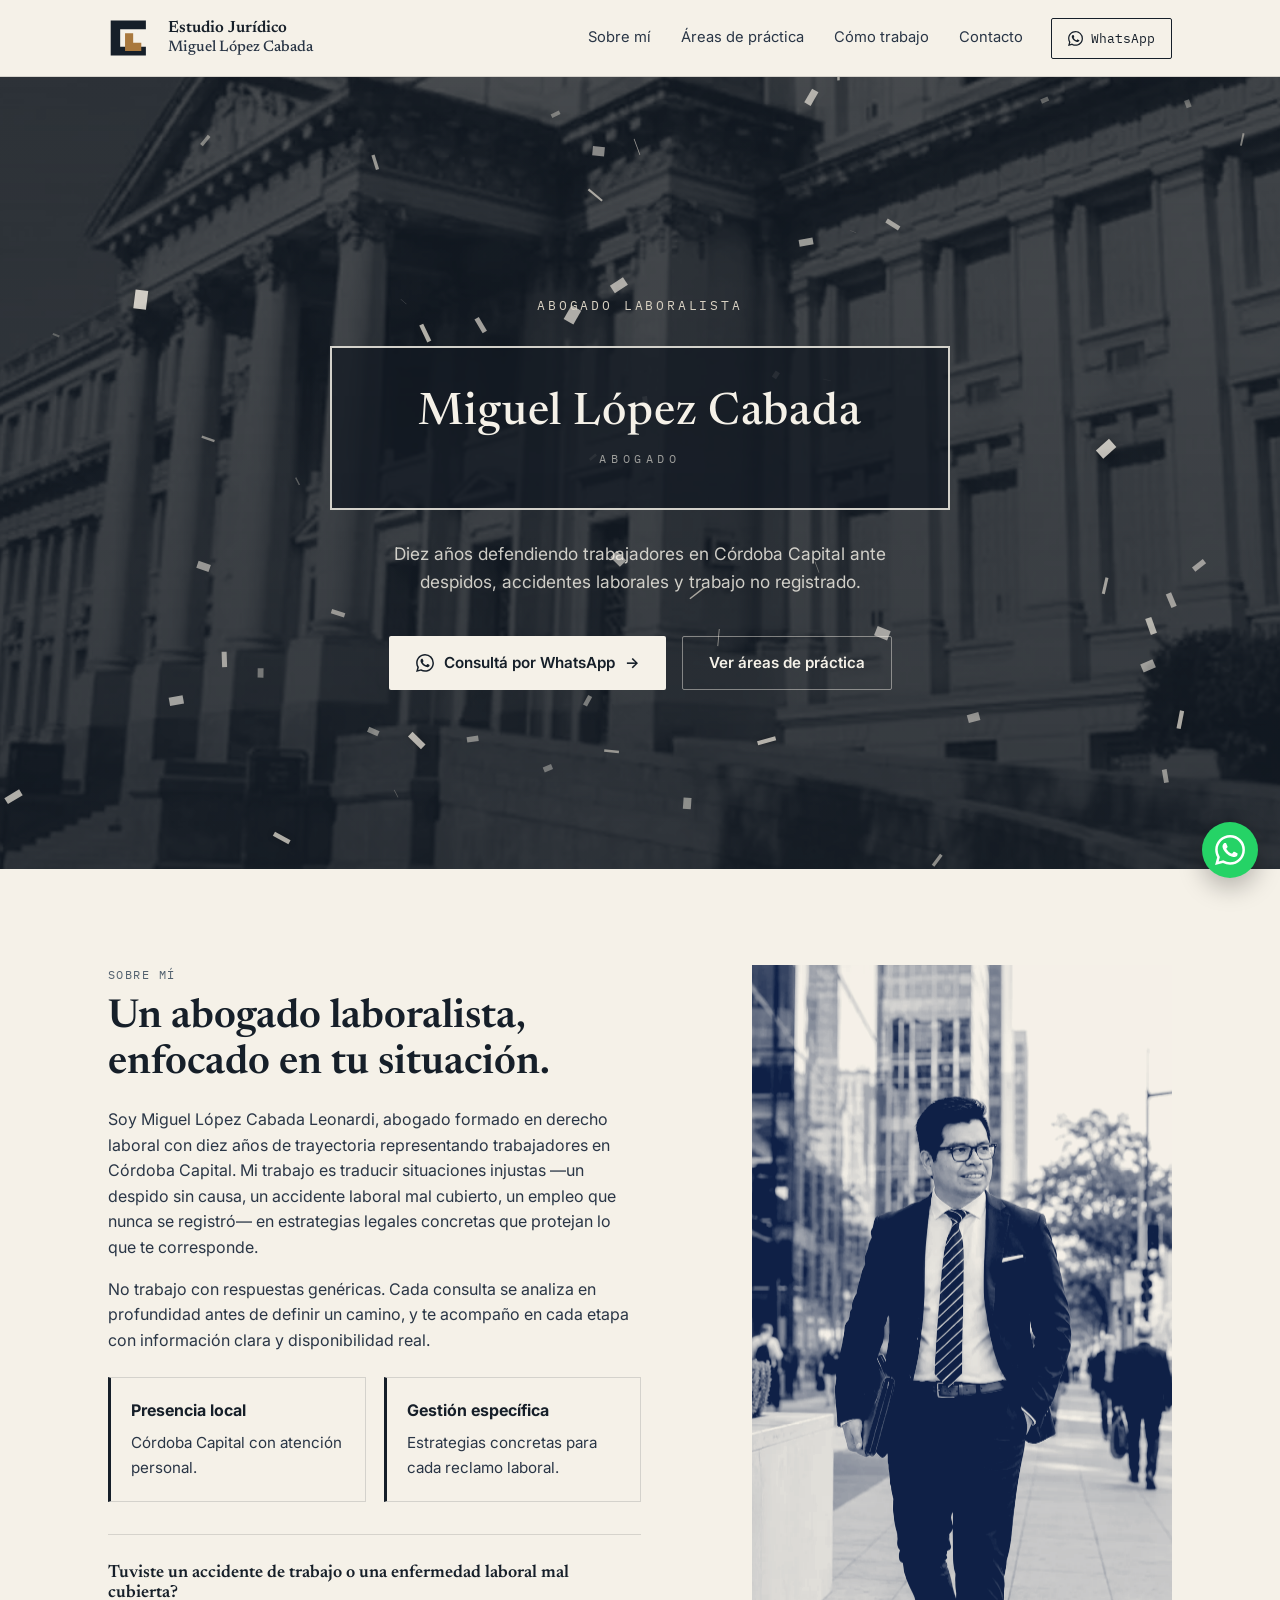
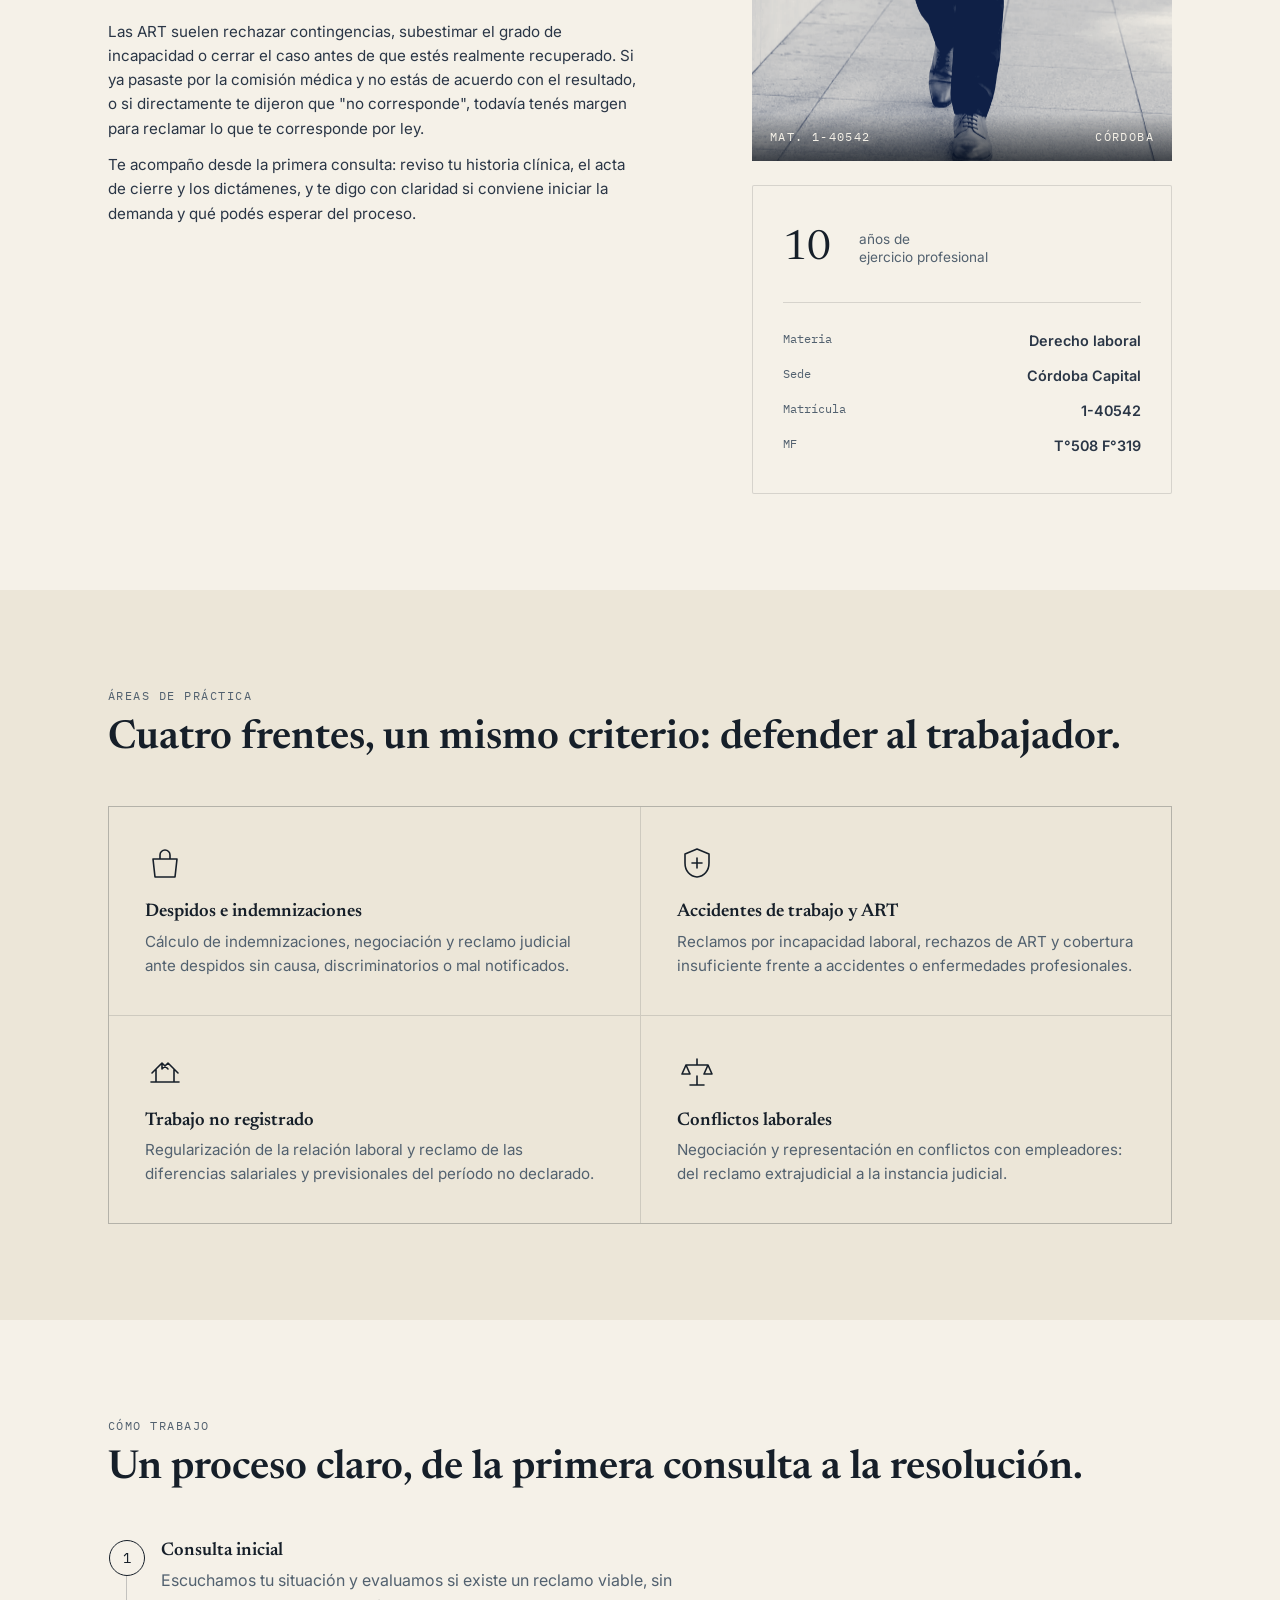
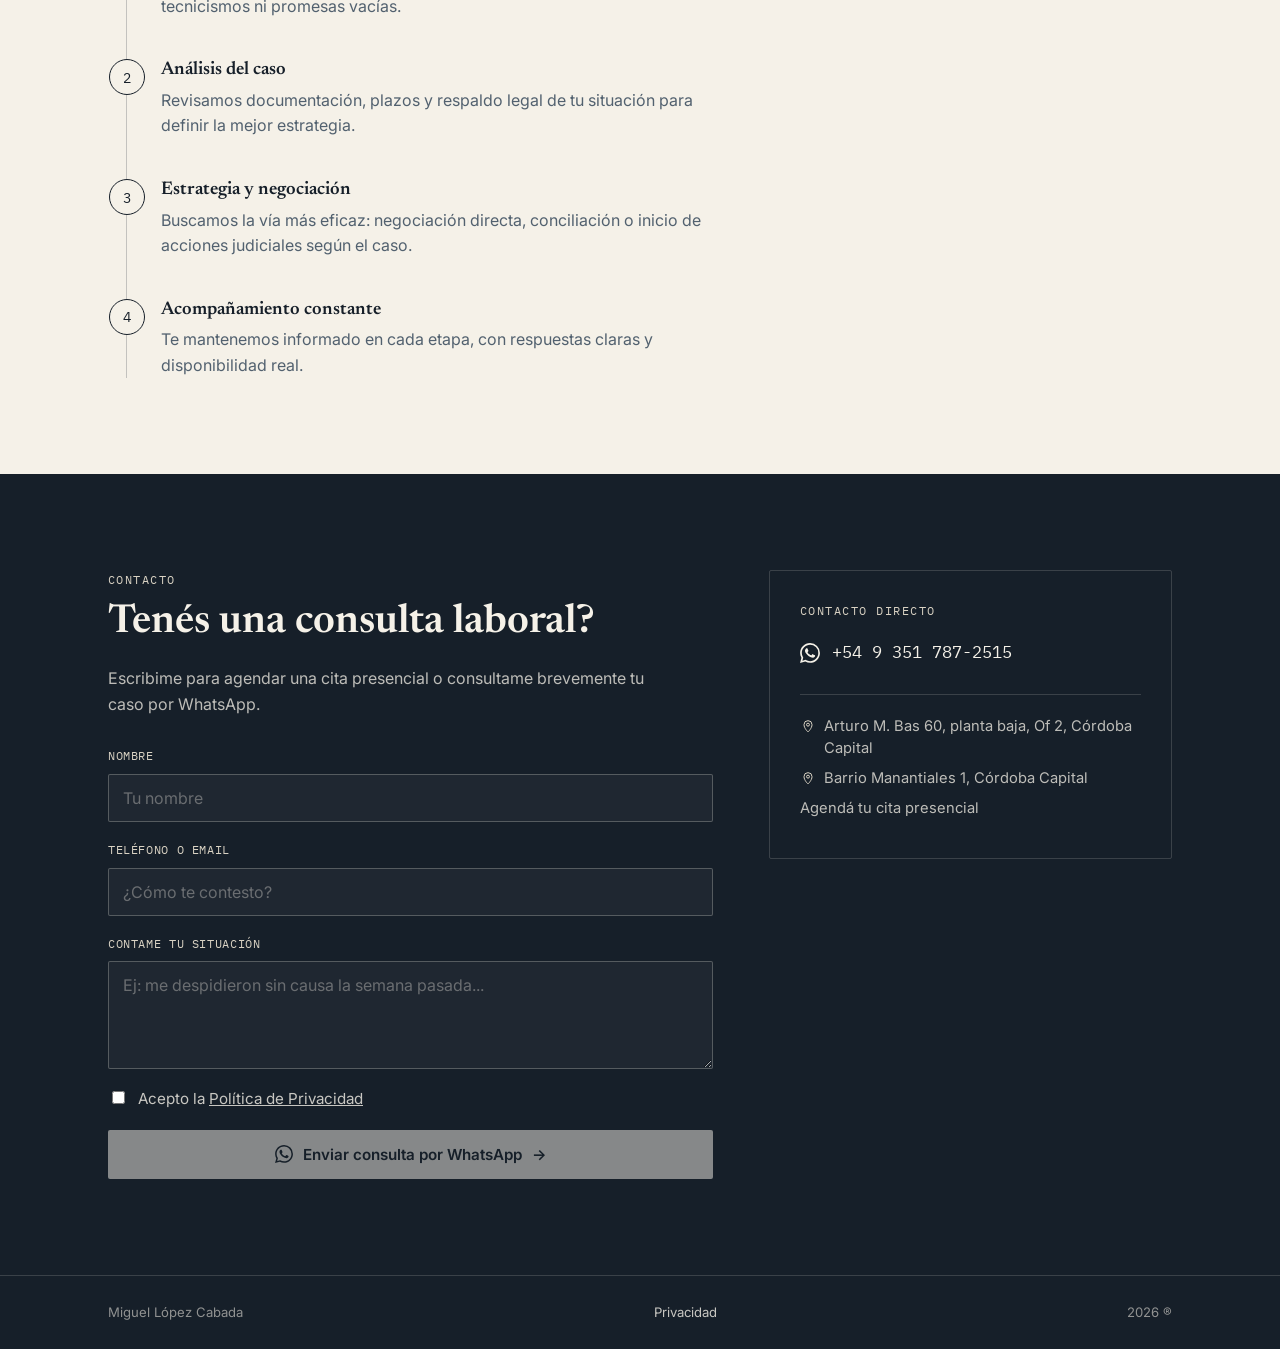
==== commit 78cd503c: "Fuerza la descarga del CSS y JS nuevos y fija el tamaño de los íconos GitHub Pages cachea CSS/JS 4 h" ====
--- a/index.html
+++ b/index.html
@@ -44,7 +44,7 @@
 <link rel="preconnect" href="https://fonts.googleapis.com">
 <link rel="preconnect" href="https://fonts.gstatic.com" crossorigin>
 <link href="https://fonts.googleapis.com/css2?family=Newsreader:ital,opsz,wght@0,72,400;0,72,500;0,72,600;1,72,500&family=Inter:wght@400;500;600;700&family=IBM+Plex+Mono:wght@400;500&display=swap" rel="stylesheet">
-<link rel="stylesheet" href="styles.css">
+<link rel="stylesheet" href="styles.css?v=20261104">
 </head>
 <body>
 
@@ -93,7 +93,7 @@
       <a href="#como-trabajo">Cómo trabajo</a>
       <a href="#contacto">Contacto</a>
     </nav>
-    <a class="nav-cta" href="https://wa.me/5493517872515" target="_blank" rel="noopener"><svg class="wa-ico" aria-hidden="true"><use href="#wa"/></svg>WhatsApp</a>
+    <a class="nav-cta" href="https://wa.me/5493517872515" target="_blank" rel="noopener"><svg class="wa-ico" width="18" height="18" aria-hidden="true"><use href="#wa"/></svg>WhatsApp</a>
     <button class="nav-toggle" id="nav-toggle" aria-label="Abrir menú" aria-expanded="false">
       <span></span><span></span><span></span>
     </button>
@@ -119,7 +119,7 @@
     <p class="hero-lede">Diez años defendiendo trabajadores en Córdoba Capital ante despidos, accidentes laborales y trabajo no registrado.</p>
 
     <div class="hero-actions">
-      <a class="btn btn-primary" href="https://wa.me/5493517872515" target="_blank" rel="noopener"><svg class="wa-ico" aria-hidden="true"><use href="#wa"/></svg>Consultá por WhatsApp <span class="arr" aria-hidden="true">→</span></a>
+      <a class="btn btn-primary" href="https://wa.me/5493517872515" target="_blank" rel="noopener"><svg class="wa-ico" width="18" height="18" aria-hidden="true"><use href="#wa"/></svg>Consultá por WhatsApp <span class="arr" aria-hidden="true">→</span></a>
       <a class="btn btn-ghost" href="#areas">Ver áreas de práctica</a>
     </div>
   </div>
@@ -288,7 +288,7 @@
           <span>Acepto la <a href="#privacy-modal" data-privacy-modal>Política de Privacidad</a></span>
         </label>
         <p class="form-fallback-message" id="form-fallback-message" role="alert" aria-live="polite">¿No se abrió WhatsApp? Escribinos directo a mlopezcabada@gmail.com o llamanos al +54 9 351 787-2515</p>
-        <button type="submit" class="btn btn-primary btn-full" id="submit-contact-btn" disabled><svg class="wa-ico" aria-hidden="true"><use href="#wa"/></svg>Enviar consulta por WhatsApp <span class="arr" aria-hidden="true">→</span></button>
+        <button type="submit" class="btn btn-primary btn-full" id="submit-contact-btn" disabled><svg class="wa-ico" width="18" height="18" aria-hidden="true"><use href="#wa"/></svg>Enviar consulta por WhatsApp <span class="arr" aria-hidden="true">→</span></button>
       </form>
     </div>
 
@@ -296,7 +296,7 @@
       <div class="contact-card">
         <p class="section-tag">Contacto directo</p>
         <a class="contact-line" href="https://wa.me/5493517872515" target="_blank" rel="noopener">
-          <svg class="wa-ico" aria-hidden="true"><use href="#wa"/></svg>
+          <svg class="wa-ico" width="18" height="18" aria-hidden="true"><use href="#wa"/></svg>
           +54 9 351 787-2515
         </a>
         <hr class="rule">
@@ -341,9 +341,9 @@
 </dialog>
 
 <a class="whatsapp-float" href="https://wa.me/5493517872515" target="_blank" rel="noopener" aria-label="Contactar por WhatsApp">
-  <svg aria-hidden="true"><use href="#wa"/></svg>
+  <svg width="30" height="30" aria-hidden="true"><use href="#wa"/></svg>
 </a>
 
-<script src="script.js"></script>
+<script src="script.js?v=20261104"></script>
 </body>
 </html>
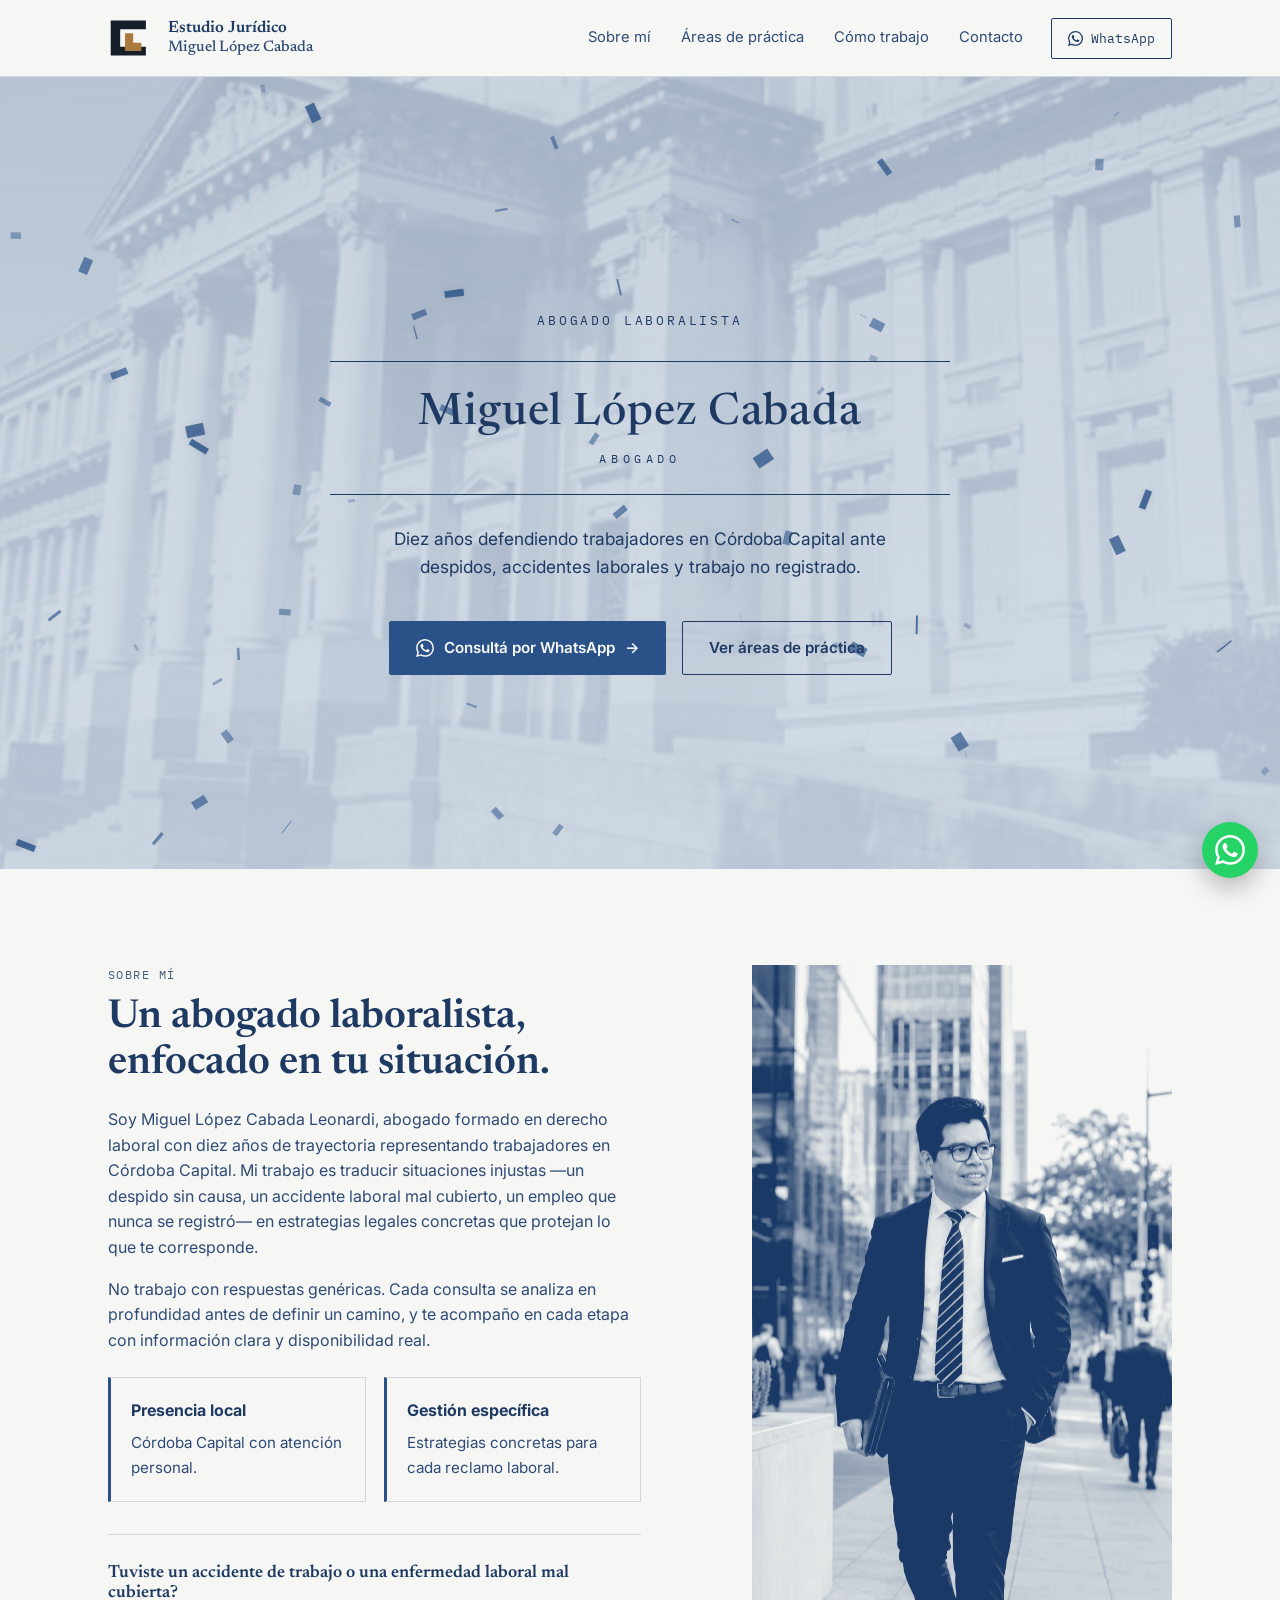
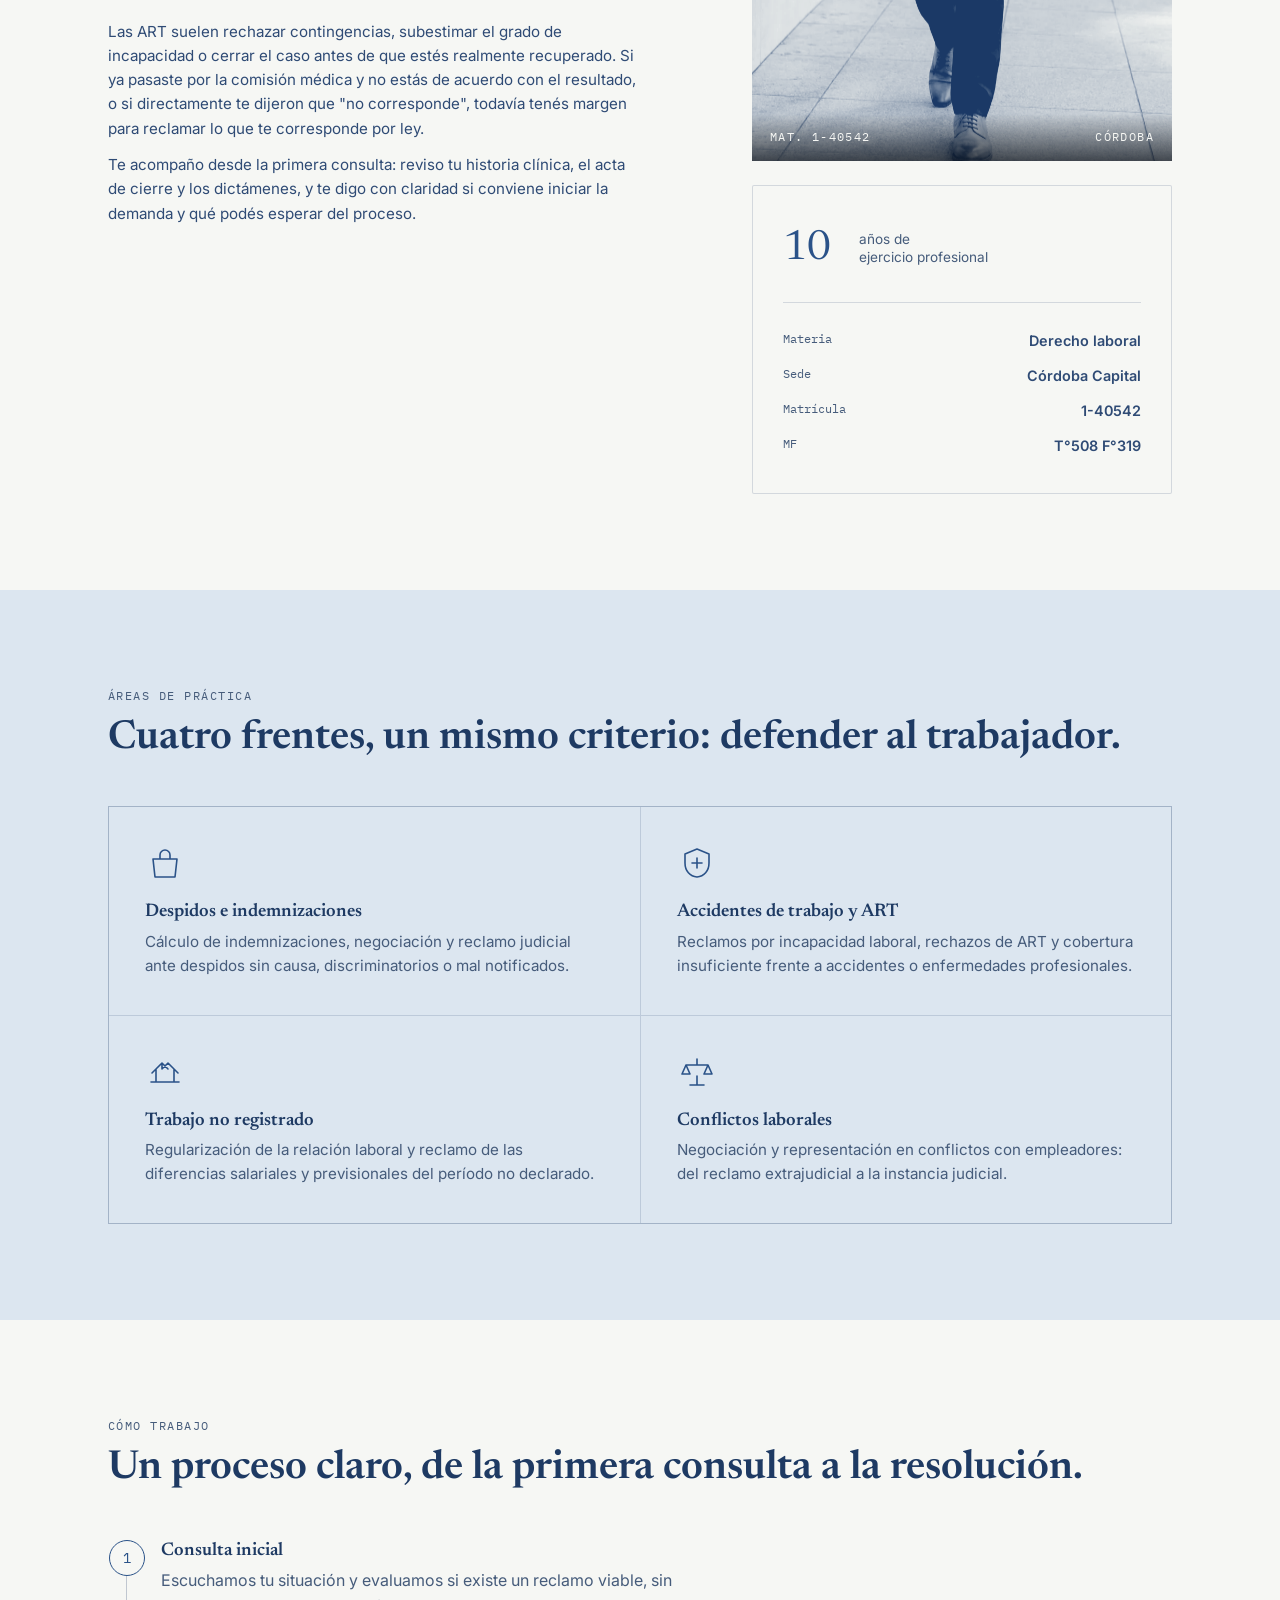
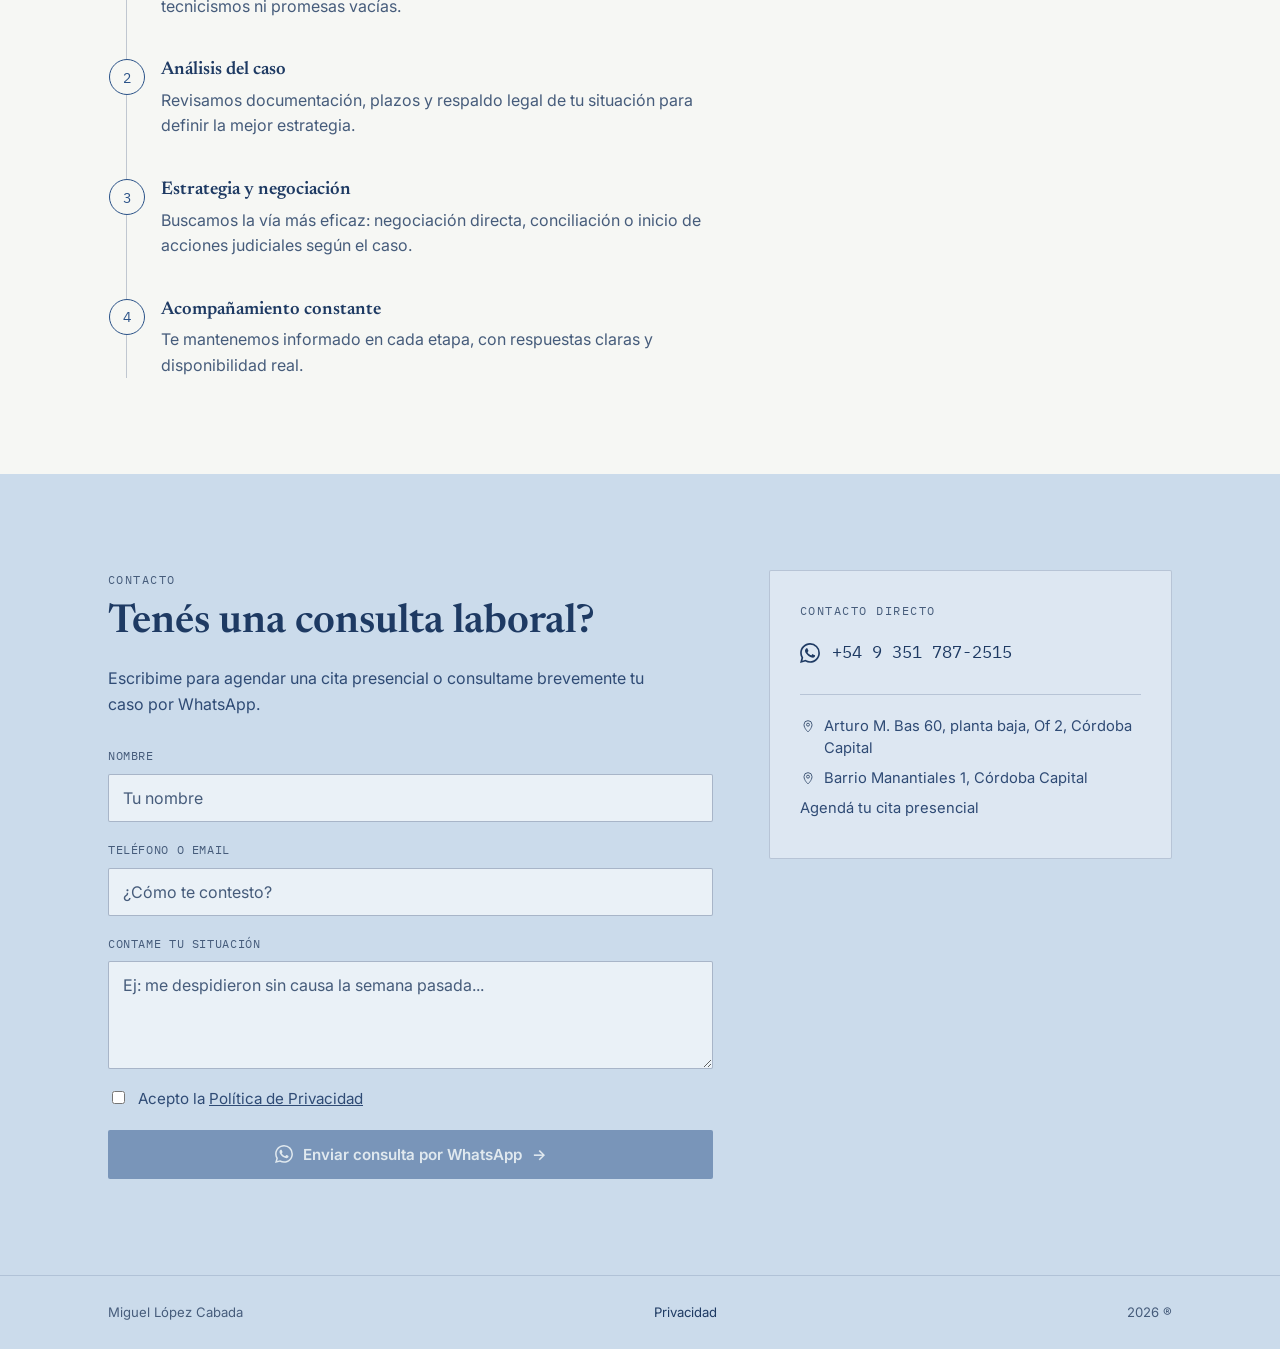
==== commit e248a19e: "Paleta azul empolvado, nombre entre dos líneas y bucle del retrato - Sitio claro: fondos celestes, t" ====
--- a/index.html
+++ b/index.html
@@ -44,22 +44,22 @@
 <link rel="preconnect" href="https://fonts.googleapis.com">
 <link rel="preconnect" href="https://fonts.gstatic.com" crossorigin>
 <link href="https://fonts.googleapis.com/css2?family=Newsreader:ital,opsz,wght@0,72,400;0,72,500;0,72,600;1,72,500&family=Inter:wght@400;500;600;700&family=IBM+Plex+Mono:wght@400;500&display=swap" rel="stylesheet">
-<link rel="stylesheet" href="styles.css?v=20261104">
+<link rel="stylesheet" href="styles.css?v=20261105">
 </head>
 <body>
 
 <!-- Recursos SVG compartidos: duotonos y logo de WhatsApp -->
 <svg class="svg-defs" aria-hidden="true" focusable="false">
-  <!-- Duotono tinta y papel (foto de fondo del hero) -->
+  <!-- Duotono azul oscuro y papel (foto de fondo del hero) -->
   <filter id="duotono-tinta" color-interpolation-filters="sRGB">
     <feColorMatrix type="matrix" values=".33 .33 .33 0 0  .33 .33 .33 0 0  .33 .33 .33 0 0  0 0 0 1 0"/>
     <feComponentTransfer>
-      <feFuncR type="table" tableValues=".086 .961"/>
-      <feFuncG type="table" tableValues=".122 .945"/>
-      <feFuncB type="table" tableValues=".161 .910"/>
+      <feFuncR type="table" tableValues=".118 .965"/>
+      <feFuncG type="table" tableValues=".227 .969"/>
+      <feFuncB type="table" tableValues=".388 .957"/>
     </feComponentTransfer>
   </filter>
-  <!-- Duotono azul tinta de sello (retrato): sombras #0F2147, luces #F5F1E8, contraste ×1.3 -->
+  <!-- Duotono azul (retrato): sombras #1B3A66, luces #F6F7F4, contraste ×1.3 -->
   <filter id="duotono-sello" color-interpolation-filters="sRGB">
     <feColorMatrix type="matrix" values=".33 .33 .33 0 0  .33 .33 .33 0 0  .33 .33 .33 0 0  0 0 0 1 0"/>
     <feComponentTransfer>
@@ -68,9 +68,23 @@
       <feFuncB type="linear" slope="1.3" intercept="-.15"/>
     </feComponentTransfer>
     <feComponentTransfer>
-      <feFuncR type="table" tableValues=".059 .961"/>
-      <feFuncG type="table" tableValues=".129 .945"/>
-      <feFuncB type="table" tableValues=".278 .910"/>
+      <feFuncR type="table" tableValues=".106 .965"/>
+      <feFuncG type="table" tableValues=".227 .969"/>
+      <feFuncB type="table" tableValues=".400 .957"/>
+    </feComponentTransfer>
+  </filter>
+  <!-- Duotono bordó (bucle del retrato): sombras #4A161C, luces #F6F2ED, contraste ×1.3 -->
+  <filter id="duotono-bordo" color-interpolation-filters="sRGB">
+    <feColorMatrix type="matrix" values=".33 .33 .33 0 0  .33 .33 .33 0 0  .33 .33 .33 0 0  0 0 0 1 0"/>
+    <feComponentTransfer>
+      <feFuncR type="linear" slope="1.3" intercept="-.15"/>
+      <feFuncG type="linear" slope="1.3" intercept="-.15"/>
+      <feFuncB type="linear" slope="1.3" intercept="-.15"/>
+    </feComponentTransfer>
+    <feComponentTransfer>
+      <feFuncR type="table" tableValues=".290 .965"/>
+      <feFuncG type="table" tableValues=".086 .949"/>
+      <feFuncB type="table" tableValues=".110 .929"/>
     </feComponentTransfer>
   </filter>
   <!-- Logo oficial de WhatsApp -->
@@ -162,7 +176,7 @@
       <div class="photo" id="photo">
         <div class="photo-move" id="photo-move">
           <img class="duo" src="imagenes/optimizadas/MiguelByN.webp" alt="Miguel López Cabada, abogado laboralista en Córdoba Capital" width="911" height="1726">
-          <img class="orig" src="imagenes/optimizadas/MiguelByN.webp" alt="" aria-hidden="true" width="911" height="1726">
+          <img class="duo-alt" src="imagenes/optimizadas/MiguelByN.webp" alt="" aria-hidden="true" width="911" height="1726">
         </div>
         <div class="photo-caption" aria-hidden="true"><span>Mat. 1-40542</span><span>Córdoba</span></div>
       </div>
@@ -263,12 +277,12 @@
 </section>
 
 <!-- CONTACTO -->
-<section class="section section-dark" id="contacto">
+<section class="section section-contact" id="contacto">
   <div class="wrap two-col">
     <div class="col-main reveal">
       <p class="section-tag">Contacto</p>
       <h2>Tenés una consulta laboral?</h2>
-      <p class="body-text light-text">Escribime para agendar una cita presencial o consultame brevemente tu caso por WhatsApp.</p>
+      <p class="body-text">Escribime para agendar una cita presencial o consultame brevemente tu caso por WhatsApp.</p>
 
       <form class="contact-form" id="contact-form">
         <label>
@@ -344,6 +358,6 @@
   <svg width="30" height="30" aria-hidden="true"><use href="#wa"/></svg>
 </a>
 
-<script src="script.js?v=20261104"></script>
+<script src="script.js?v=20261105"></script>
 </body>
 </html>
--- a/styles.css
+++ b/styles.css
@@ -1,18 +1,18 @@
 /* =========================================================
-   TOKENS — monocromo: tinta y papel. Sin dorado.
-   Únicos colores fuera de la paleta: azul sello (sólo en el
-   duotono del retrato) y verde WhatsApp (sólo en el botón flotante).
+   TOKENS — azul empolvado: fondos claros y azules, textos azul oscuro.
+   Sin dorado. Único color fuera de la paleta: verde WhatsApp
+   (sólo en el botón flotante).
 ========================================================= */
 :root{
-  --ink:        #161F29;
-  --ink-soft:   #2A3646;
-  --ink-deep:   #000;
-  --paper:      #F5F1E8;
-  --paper-2:    #ECE6D8;
-  --slate:      #52616F;
-  --on-dark:    #D9D2C3;
-  --line:       rgba(22,31,41,.14);
-  --line-dark:  rgba(245,241,232,.16);
+  --ink:        #1E3A63;
+  --ink-soft:   #2F4B75;
+  --paper:      #F6F7F4;
+  --paper-2:    #DCE6F0;
+  --contact:    #CBDBEB;
+  --slate:      #465C7B;
+  --accent:     #2A5288;
+  --accent-h:   #1E3E6B;
+  --line:       rgba(30,58,99,.16);
   --wa-green:   #25D366;
   --wa-green-h: #1EBE5A;
 
@@ -67,7 +67,7 @@
 ========================================================= */
 .site-header{
   position: sticky; top:0; z-index: 50;
-  background: rgba(245,241,232,.94);
+  background: rgba(246,247,244,.94);
   backdrop-filter: blur(6px);
   border-bottom: 1px solid var(--line);
 }
@@ -113,9 +113,9 @@
   min-height: 88vh; min-height: 88svh;
   display: flex; align-items: center;
   padding: 120px 0 80px;
-  color: var(--paper);
+  color: var(--ink);
   overflow: hidden;
-  background: var(--ink);
+  background: var(--paper);
 }
 .hero-bg{ position:absolute; inset:-12% 0; will-change: transform; }
 .hero-bg-img{
@@ -128,26 +128,26 @@
   from{ transform: scale(1) translate(0,0); }
   to{   transform: scale(1.14) translate(-2%,-1.5%); }
 }
-.hero-shade{ position:absolute; inset:0; background: linear-gradient(180deg, rgba(10,15,22,.58), rgba(16,22,30,.74)); }
+.hero-shade{ position:absolute; inset:0; background: linear-gradient(180deg, rgba(224,233,242,.68), rgba(224,233,242,.78)); }
 .papeles{ position:absolute; inset:0; width:100%; height:100%; pointer-events:none; }
 .papeles-frente{ z-index: 2; }
 .hero-inner{ position:relative; z-index:1; text-align:center; max-width: 960px; margin: 0 auto; width:100%; }
 .hero .eyebrow{
   font-family: var(--font-mono); font-size:.8rem; letter-spacing:.22em; text-transform:uppercase;
-  color: var(--on-dark); margin: 0 0 30px;
+  color: var(--ink); margin: 0 0 30px;
 }
 .plaque{
   display:inline-flex; flex-direction:column; align-items:center; gap:10px;
-  margin: 0 auto 30px; padding: 40px 48px; width: min(100%, 620px);
-  background: rgba(18,25,34,.74);
-  border: 2px solid rgba(245,241,232,.85);
+  margin: 0 auto 30px; padding: 26px 48px; width: min(100%, 620px);
+  border-top: 1px solid var(--ink);
+  border-bottom: 1px solid var(--ink);
 }
 .plaque-name{
-  margin:0; color: var(--paper); font-weight: 500;
+  margin:0; color: var(--ink); font-weight: 500;
   font-size: clamp(1.6rem, 4vw, 2.8rem); letter-spacing: .02em; line-height: 1.15;
 }
-.plaque-role{ font-family: var(--font-mono); font-size:.72rem; letter-spacing:.4em; color: rgba(245,241,232,.6); }
-.hero-lede{ max-width: 46ch; margin: 0 auto 40px; color: rgba(245,241,232,.82); font-size: 1.08rem; }
+.plaque-role{ font-family: var(--font-mono); font-size:.72rem; letter-spacing:.4em; color: var(--ink); }
+.hero-lede{ max-width: 46ch; margin: 0 auto 40px; color: var(--ink); font-size: 1.08rem; }
 .hero-actions{ display:flex; gap:16px; justify-content:center; flex-wrap:wrap; }
 
 /* =========================================================
@@ -162,12 +162,10 @@
 }
 .btn .arr{ transition: transform .25s ease; }
 .btn:hover .arr{ transform: translateX(4px); }
-.btn-primary{ background: var(--ink); color: var(--paper); }
-.btn-primary:hover{ background: var(--ink-deep); }
-.hero .btn-primary, .section-dark .btn-primary{ background: var(--paper); color: var(--ink); }
-.hero .btn-primary:hover, .section-dark .btn-primary:hover{ background: #fff; }
-.btn-ghost{ border-color: rgba(245,241,232,.45); color: var(--paper); }
-.btn-ghost:hover{ border-color: var(--paper); background: rgba(245,241,232,.08); }
+.btn-primary{ background: var(--accent); color: var(--paper); }
+.btn-primary:hover{ background: var(--accent-h); }
+.btn-ghost{ border-color: var(--ink); color: var(--ink); }
+.btn-ghost:hover{ background: rgba(30,58,99,.07); }
 .btn-full{ width:100%; }
 .btn:disabled{ opacity:.5; cursor:not-allowed; }
 
@@ -176,15 +174,12 @@
 ========================================================= */
 .section{ padding: 96px 0; }
 .section-alt{ background: var(--paper-2); }
-.section-dark{ background: var(--ink); color: var(--paper); }
-.section-dark h2{ color: var(--paper); }
-.section-dark .section-tag{ color: var(--on-dark); }
-.light-text{ color: rgba(245,241,232,.75); }
+.section-contact{ background: var(--contact); }
 
 /* SOBRE MÍ */
 .about-grid{ display:grid; grid-template-columns: 1.05fr .95fr; gap: 48px; align-items:start; }
 .about-points{ display:grid; grid-template-columns: repeat(2, minmax(0,1fr)); gap: 18px; margin-top: 24px; }
-.about-point{ padding: 20px; border: 1px solid var(--line); border-left: 3px solid var(--ink); }
+.about-point{ padding: 20px; border: 1px solid var(--line); border-left: 3px solid var(--accent); }
 .about-point strong{ display:block; margin-bottom: 6px; color: var(--ink); }
 .about-point span{ color: var(--ink-soft); font-size:.95rem; }
 .accident-highlight{ margin-top: 32px; padding-top: 28px; border-top: 1px solid var(--line); }
@@ -193,7 +188,7 @@
 .accident-highlight p:last-child{ margin-bottom: 0; }
 .about-aside{ display:flex; flex-direction:column; gap:24px; max-width: 420px; width:100%; margin-left:auto; }
 
-/* RETRATO — duotono azul sello + revelado + paralaje.
+/* RETRATO — bucle azul y bordó + revelado + paralaje.
    Proporción de la foto original (911×1726) para no recortarla. */
 .photo{
   position: relative; overflow: hidden;
@@ -213,8 +208,16 @@
 .photo.in img{ transform: scale(1.04); }
 .photo:hover img{ transform: scale(1.09); }
 .photo img.duo{ filter: url(#duotono-sello); }
-.photo img.orig{ opacity:0; }
-.photo:hover img.orig{ opacity:1; }
+.photo img.duo-alt{
+  filter: url(#duotono-bordo);
+  opacity:0;
+  animation: bucle-retrato 16s ease-in-out infinite;
+}
+@keyframes bucle-retrato{
+  0%, 30%{ opacity:0; }
+  50%, 80%{ opacity:1; }
+  100%{ opacity:0; }
+}
 .photo-caption{
   position:absolute; left:0; right:0; bottom:0; z-index:2;
   display:flex; justify-content:space-between; padding: 14px 18px;
@@ -225,7 +228,7 @@
 /* FICHA */
 .stamp-card{ border: 1px solid var(--line); padding: 30px; background: var(--paper); border-radius: var(--radius); }
 .stamp-row{ display:flex; align-items:center; gap:18px; }
-.stamp-num{ font-family: var(--font-display); font-size: 2.6rem; color: var(--ink); min-width: 1.4em; }
+.stamp-num{ font-family: var(--font-display); font-size: 2.6rem; color: var(--accent); min-width: 1.4em; }
 .stamp-label{ font-size:.85rem; color: var(--slate); line-height:1.3; }
 .stamp-line{ display:flex; justify-content:space-between; gap:16px; font-size:.9rem; padding: 6px 0; }
 .stamp-key{ font-family: var(--font-mono); color: var(--slate); font-size:.78rem; }
@@ -241,23 +244,23 @@
 .practice-card{ position:relative; background: var(--paper-2); padding: 36px; transition: background .25s ease; }
 .practice-card::before{
   content:""; position:absolute; left:0; top:0; height:2px; width:0;
-  background: var(--ink); transition: width .4s ease;
+  background: var(--accent); transition: width .4s ease;
 }
 .practice-card:hover{ background: var(--paper); }
 .practice-card:hover::before{ width:100%; }
-.practice-icon{ display:block; color: var(--ink); width:40px; height:40px; margin-bottom:18px; }
+.practice-icon{ display:block; color: var(--accent); width:40px; height:40px; margin-bottom:18px; }
 .practice-card p{ color: var(--slate); font-size:.95rem; margin:0; }
 
 /* =========================================================
    CÓMO TRABAJO
 ========================================================= */
-.timeline{ list-style:none; margin: 48px 0 0 18px; padding:0; border-left: 1px solid rgba(22,31,41,.22); }
+.timeline{ list-style:none; margin: 48px 0 0 18px; padding:0; border-left: 1px solid rgba(30,58,99,.25); }
 .timeline-step{ position:relative; padding: 0 0 40px 34px; }
 .timeline-step:last-child{ padding-bottom:0; }
 .timeline-num{
   position:absolute; left:-18px; top:0;
   width:36px; height:36px; border-radius:50%;
-  background: var(--paper); border: 1px solid var(--ink); color: var(--ink);
+  background: var(--paper); border: 1px solid var(--accent); color: var(--accent);
   font-family: var(--font-mono); font-size:.9rem;
   display:flex; align-items:center; justify-content:center;
 }
@@ -271,42 +274,42 @@
 .contact-form label{
   display:flex; flex-direction:column; gap:8px;
   font-family: var(--font-mono); font-size:.78rem; letter-spacing:.05em;
-  text-transform:uppercase; color: var(--on-dark);
+  text-transform:uppercase; color: var(--slate);
 }
 .contact-form input, .contact-form textarea{
   width:100%; font-family: var(--font-body); font-size:1rem;
-  background: rgba(255,255,255,.04); border: 1px solid rgba(245,241,232,.25);
-  color: var(--paper); padding: 13px 14px; border-radius: var(--radius); resize: vertical;
-}
-.contact-form input::placeholder, .contact-form textarea::placeholder{ color: rgba(245,241,232,.35); }
-.contact-form input:focus, .contact-form textarea:focus{ outline: 2px solid var(--paper); outline-offset: 1px; }
+  background: rgba(255,255,255,.6); border: 1px solid rgba(30,58,99,.32);
+  color: var(--ink); padding: 13px 14px; border-radius: var(--radius); resize: vertical;
+}
+.contact-form input::placeholder, .contact-form textarea::placeholder{ color: var(--slate); }
+.contact-form input:focus, .contact-form textarea:focus{ outline: 2px solid var(--ink); outline-offset: 1px; }
 .contact-form .privacy-field{
   flex-direction:row; align-items:flex-start; gap:10px;
   text-transform:none; font-family: var(--font-body); font-size:.95rem; letter-spacing:normal;
-  color: rgba(245,241,232,.8);
+  color: var(--ink-soft);
 }
 .contact-form .privacy-field input{ width:auto; margin-top:4px; }
 .contact-form .privacy-field a{ text-decoration: underline; }
-.form-fallback-message{ display:none; margin: -4px 0 0; font-size:.84rem; line-height:1.5; color: var(--on-dark); }
+.form-fallback-message{ display:none; margin: -4px 0 0; font-size:.84rem; line-height:1.5; color: var(--ink); }
 .form-fallback-message.is-visible{ display:block; }
 
-.contact-card{ border: 1px solid var(--line-dark); padding: 30px; border-radius: var(--radius); }
-.contact-card .rule{ background: var(--line-dark); }
-.contact-line{ display:flex; align-items:center; gap:12px; font-family: var(--font-mono); font-size:1.05rem; color: var(--paper); padding: 8px 0; }
+.contact-card{ border: 1px solid rgba(30,58,99,.2); background: rgba(255,255,255,.35); padding: 30px; border-radius: var(--radius); }
+.contact-card .rule{ background: rgba(30,58,99,.2); }
+.contact-line{ display:flex; align-items:center; gap:12px; font-family: var(--font-mono); font-size:1.05rem; color: var(--ink); padding: 8px 0; }
 .contact-line .wa-ico{ width:20px; height:20px; }
-.contact-place{ display:flex; align-items:flex-start; gap:8px; color: rgba(245,241,232,.75); font-size:.92rem; line-height:1.5; margin: 0 0 8px; }
-.location-icon{ width:16px; height:16px; flex-shrink:0; margin-top:3px; color: var(--on-dark); }
+.contact-place{ display:flex; align-items:flex-start; gap:8px; color: var(--ink-soft); font-size:.92rem; line-height:1.5; margin: 0 0 8px; }
+.location-icon{ width:16px; height:16px; flex-shrink:0; margin-top:3px; color: var(--slate); }
 
 /* =========================================================
    FOOTER
 ========================================================= */
 .site-footer{
-  background: var(--ink); color: rgba(245,241,232,.55);
-  padding: 26px 0; font-size:.82rem; border-top: 1px solid var(--line-dark);
+  background: var(--contact); color: var(--slate);
+  padding: 26px 0; font-size:.82rem; border-top: 1px solid rgba(30,58,99,.15);
 }
 .footer-inner{ display:flex; flex-wrap:wrap; gap:8px 24px; justify-content:space-between; align-items:center; }
-.footer-link{ color: rgba(245,241,232,.8); }
-.footer-link:hover{ color: var(--paper); }
+.footer-link{ color: var(--ink); }
+.footer-link:hover{ color: var(--accent-h); }
 
 /* =========================================================
    PRIVACY MODAL
@@ -328,7 +331,7 @@
 .privacy-modal-header h2{ margin:0; font-size: clamp(1.6rem, 4vw, 2.2rem); }
 .modal-close{
   flex: 0 0 auto; width:34px; height:34px;
-  border: 1px solid rgba(22,31,41,.25); border-radius:50%;
+  border: 1px solid rgba(30,58,99,.25); border-radius:50%;
   background: transparent; color: var(--ink); font-size:1.5rem; line-height:1; cursor:pointer;
 }
 .modal-close:hover{ background: var(--ink); color: var(--paper); }
